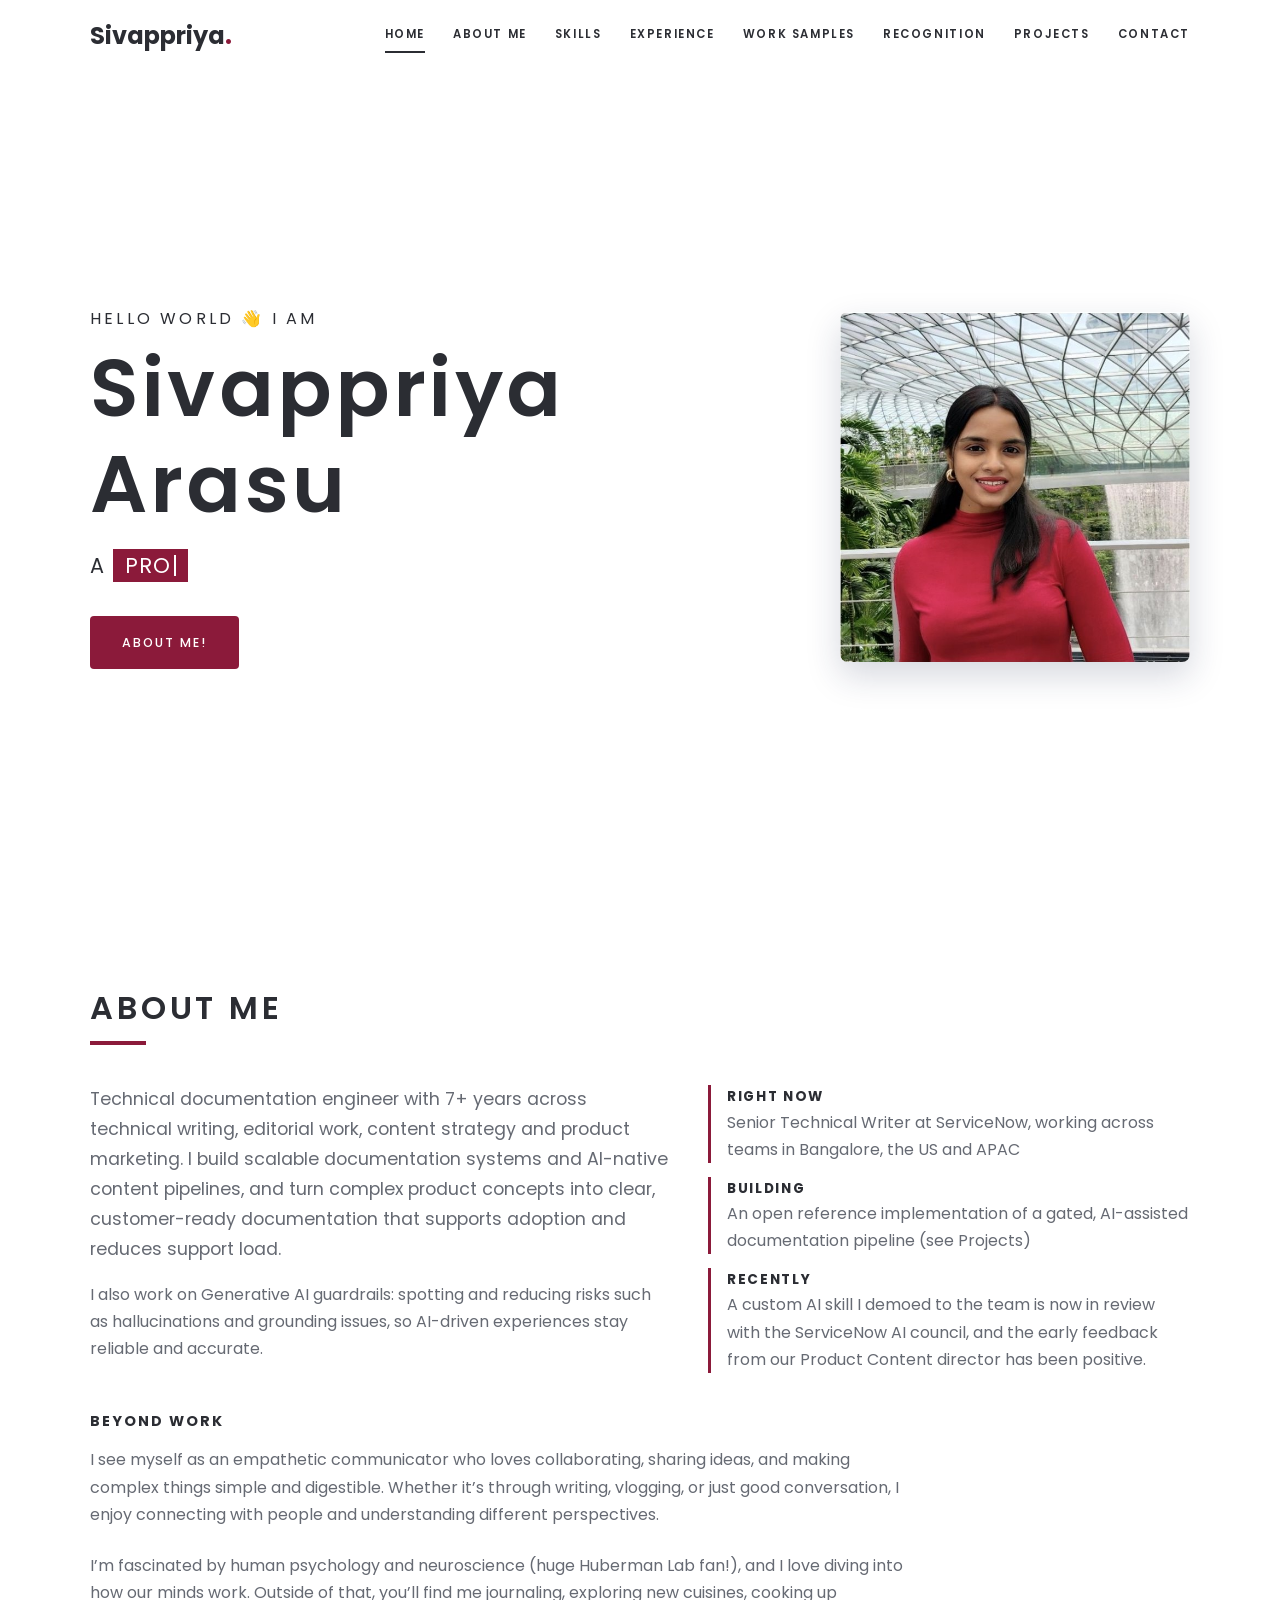
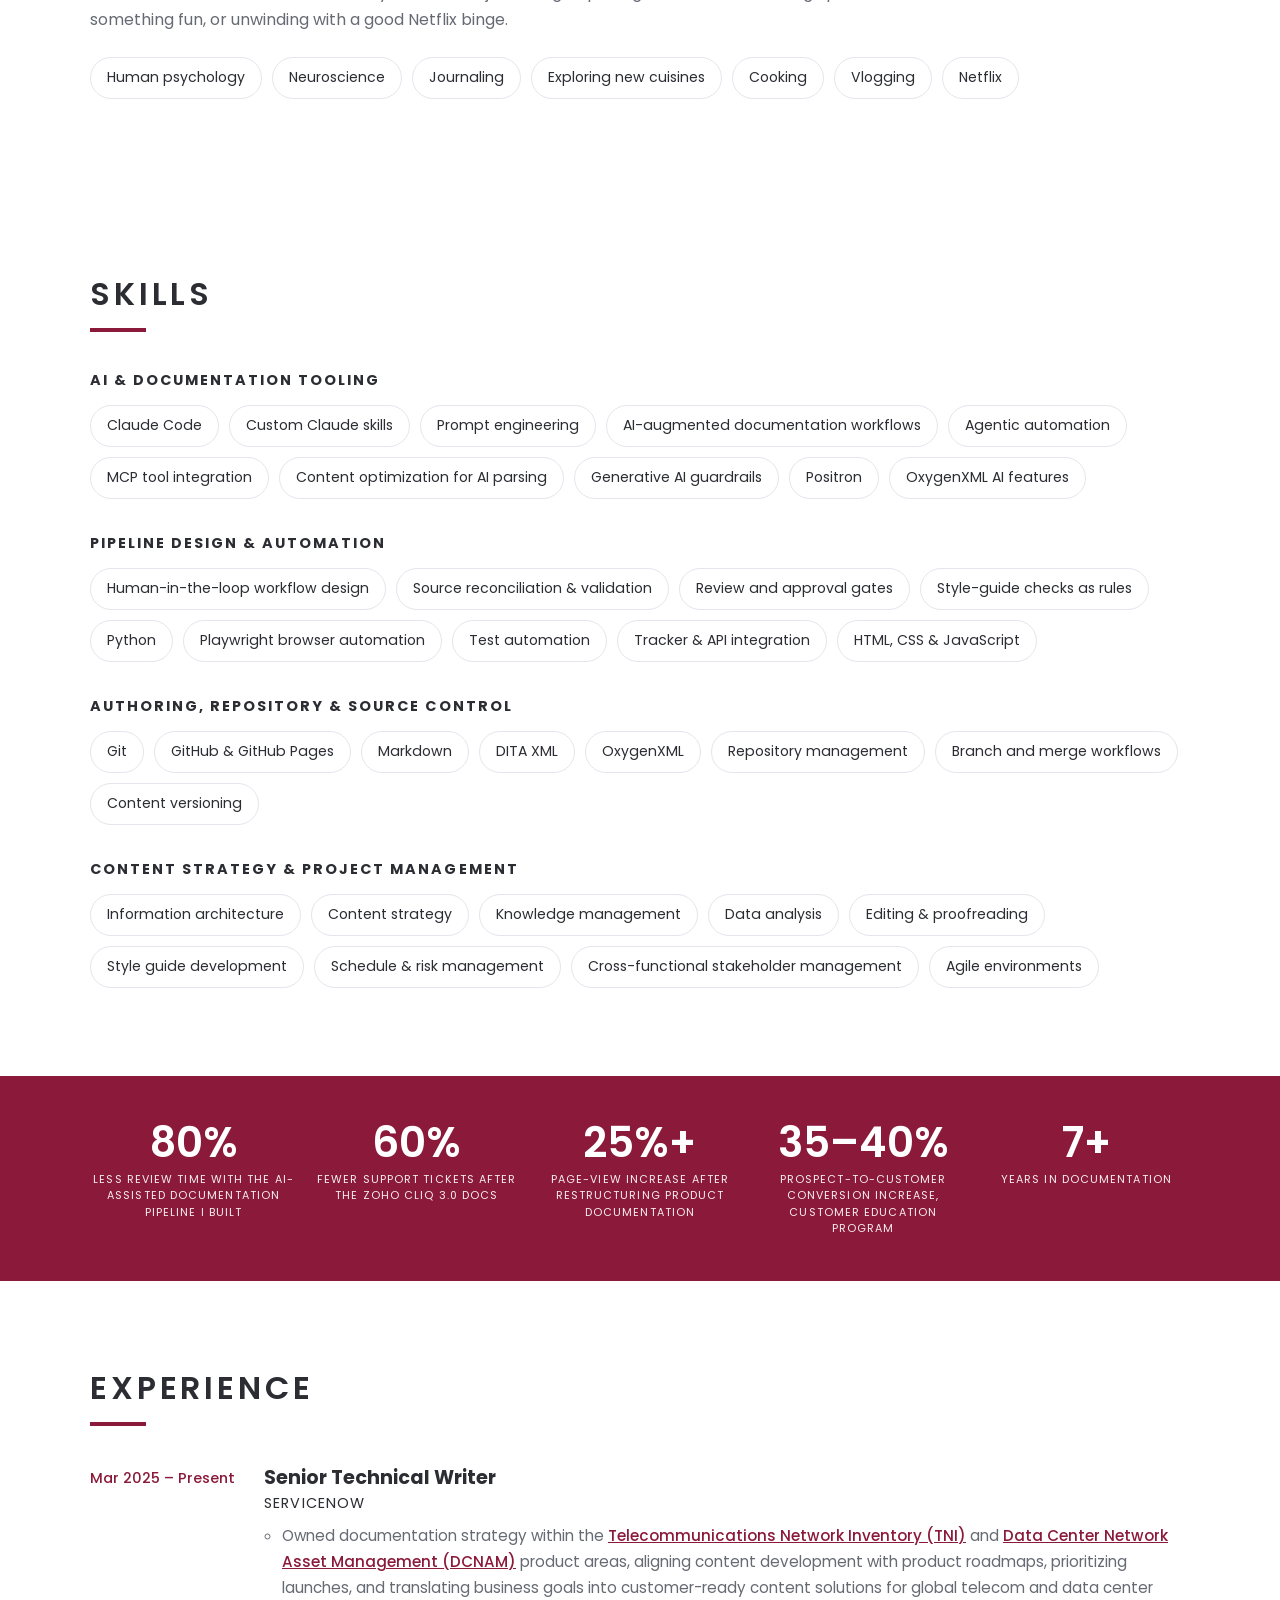
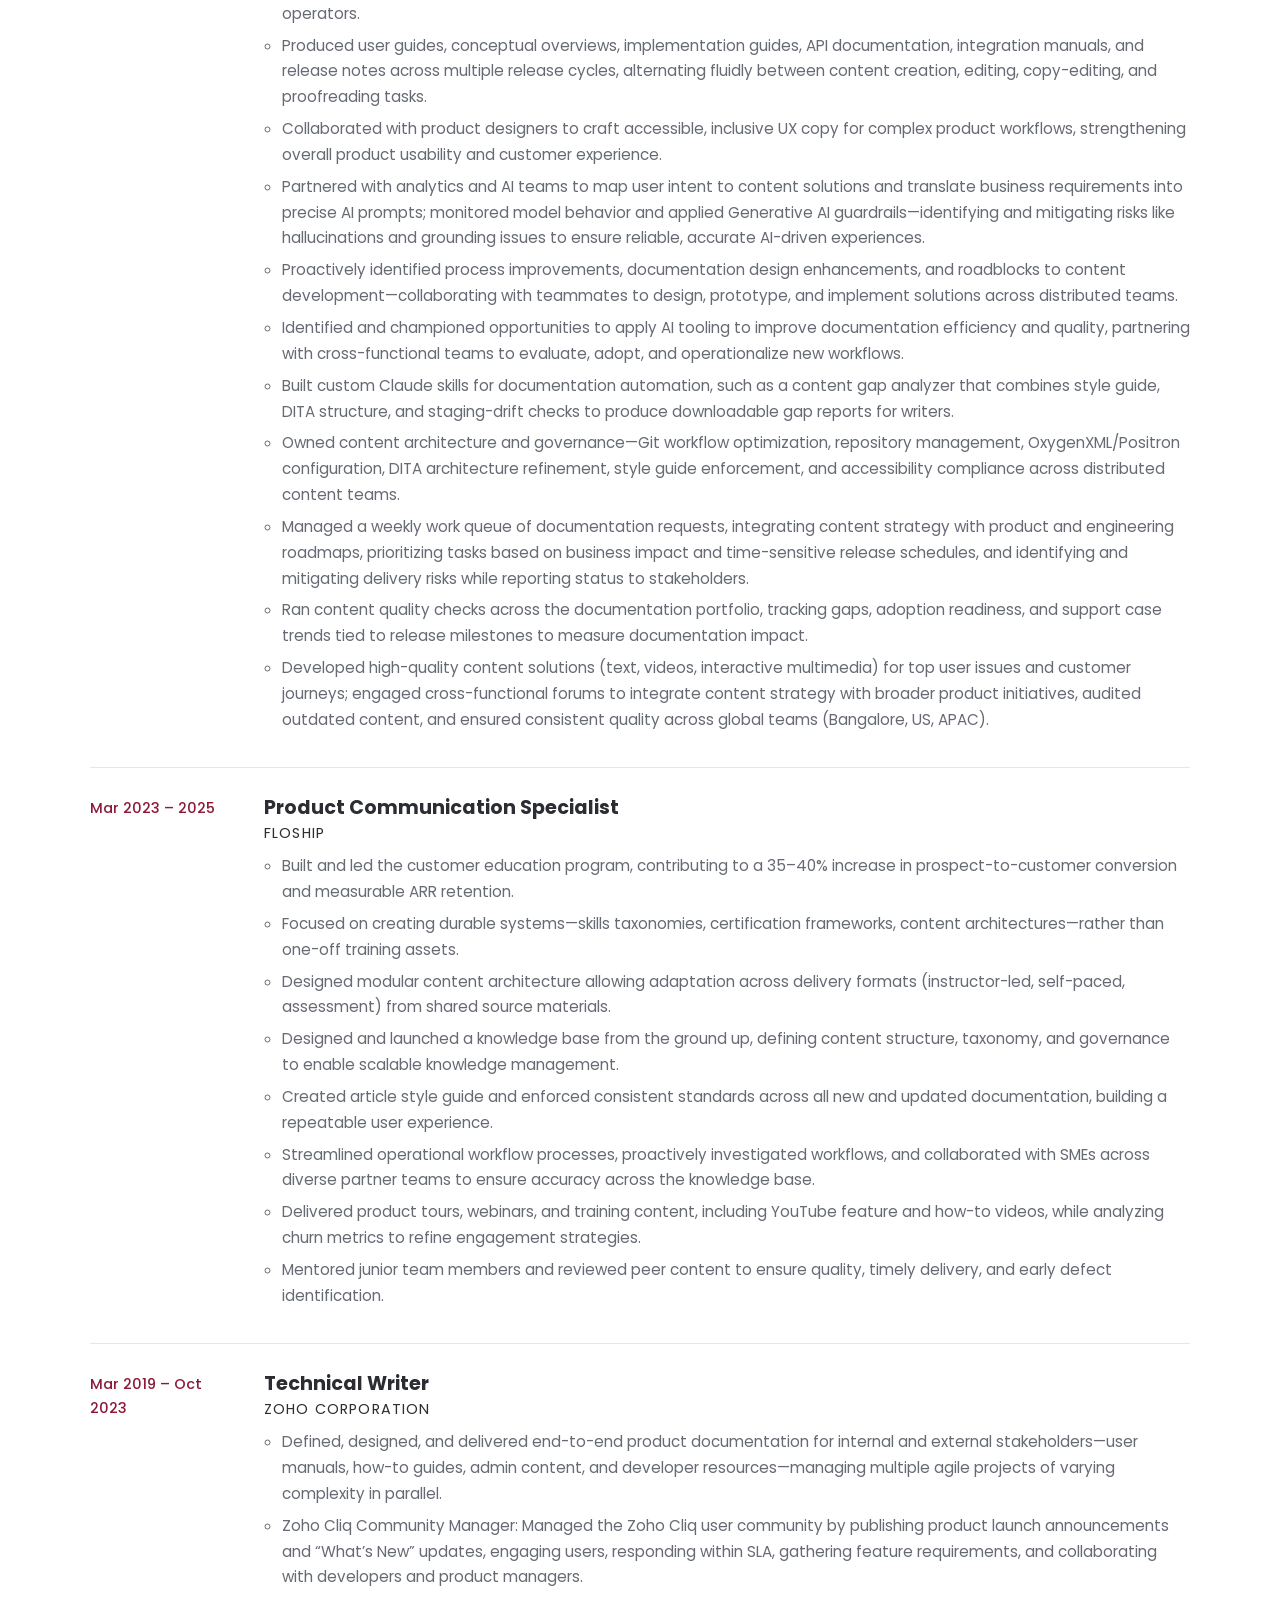
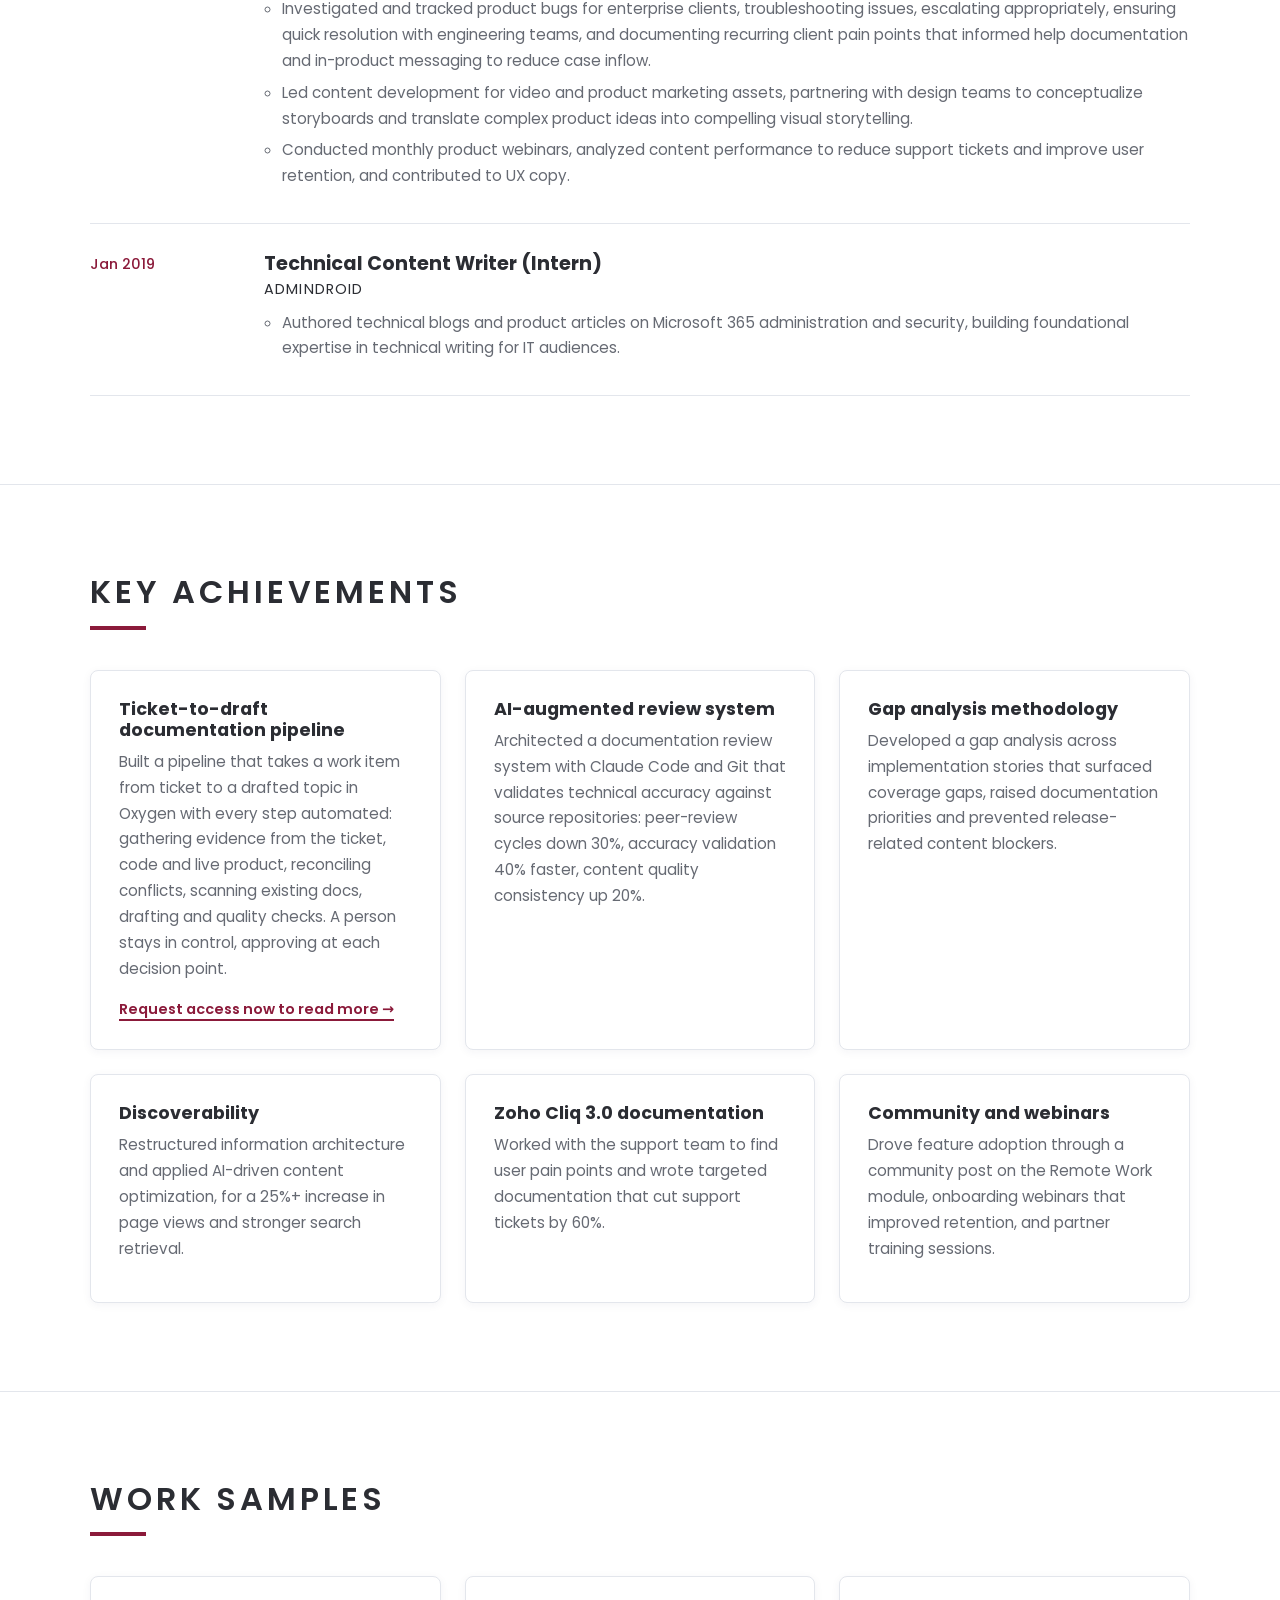
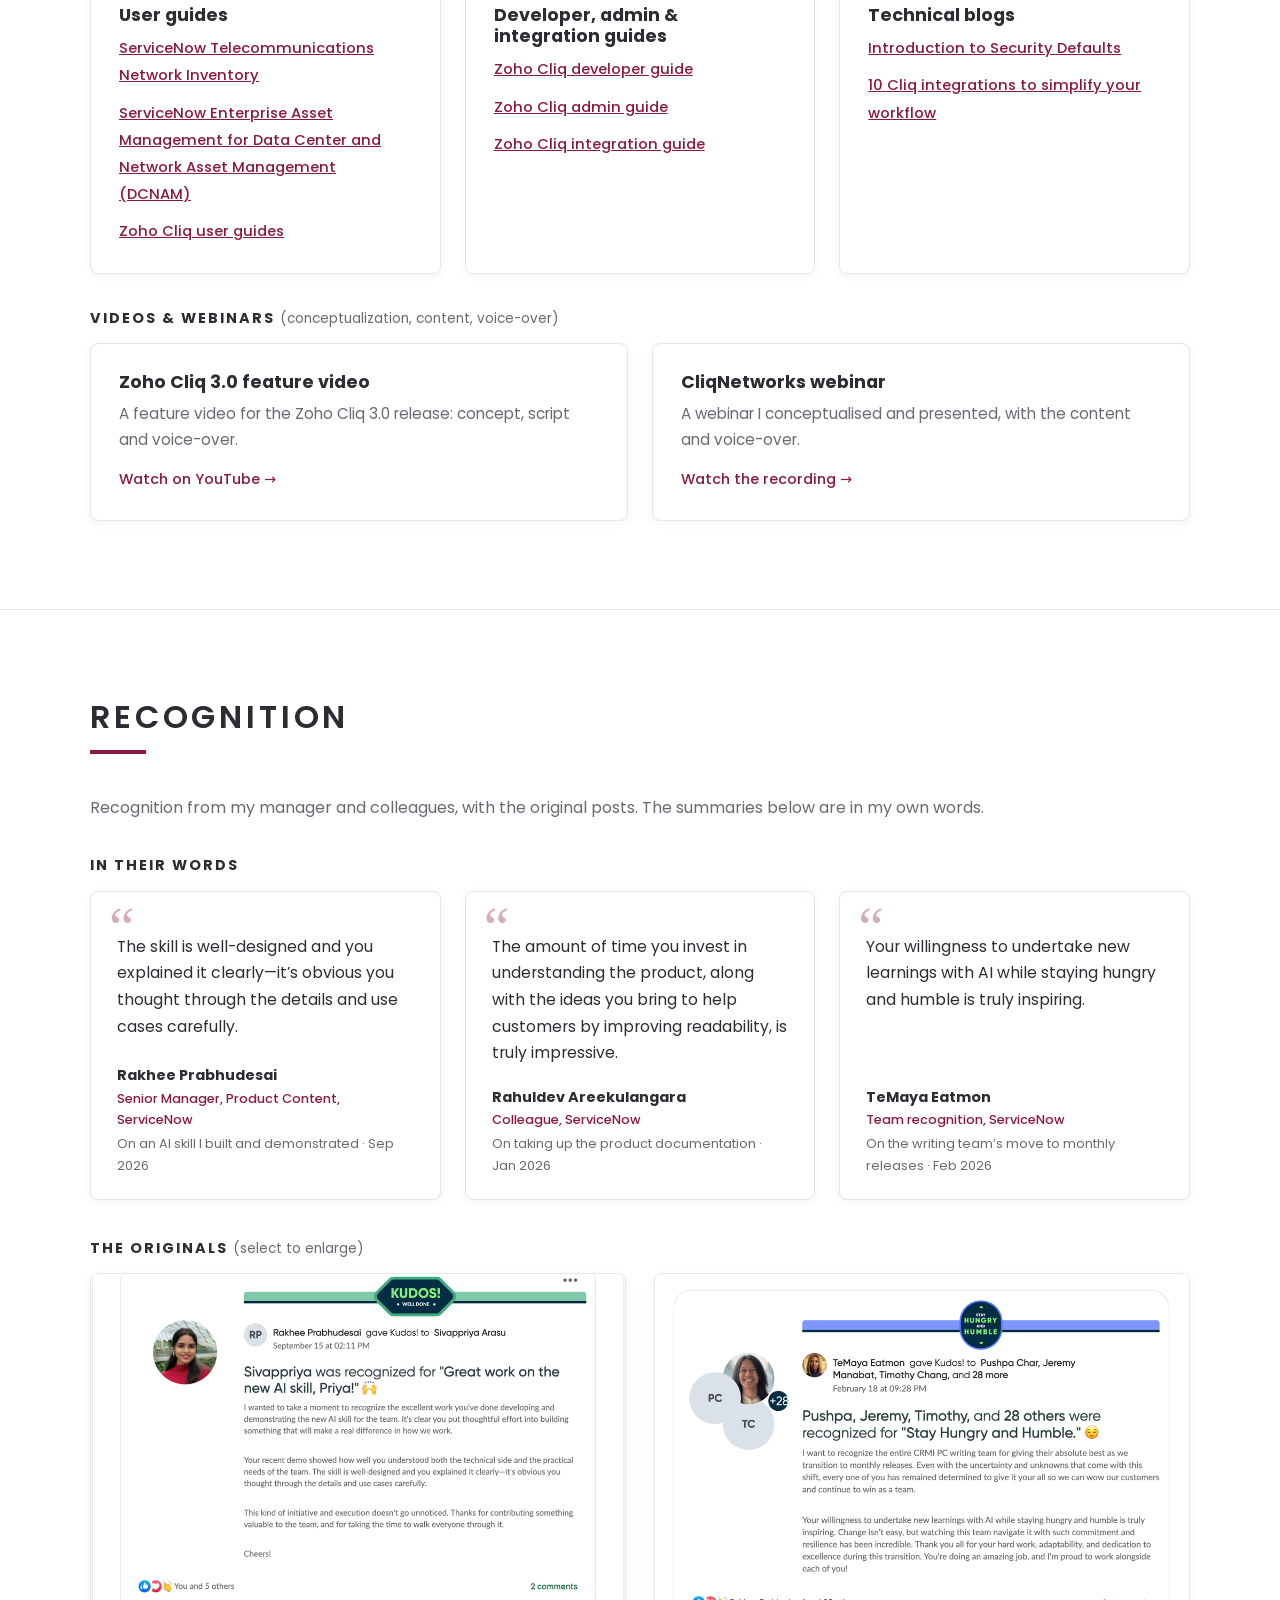
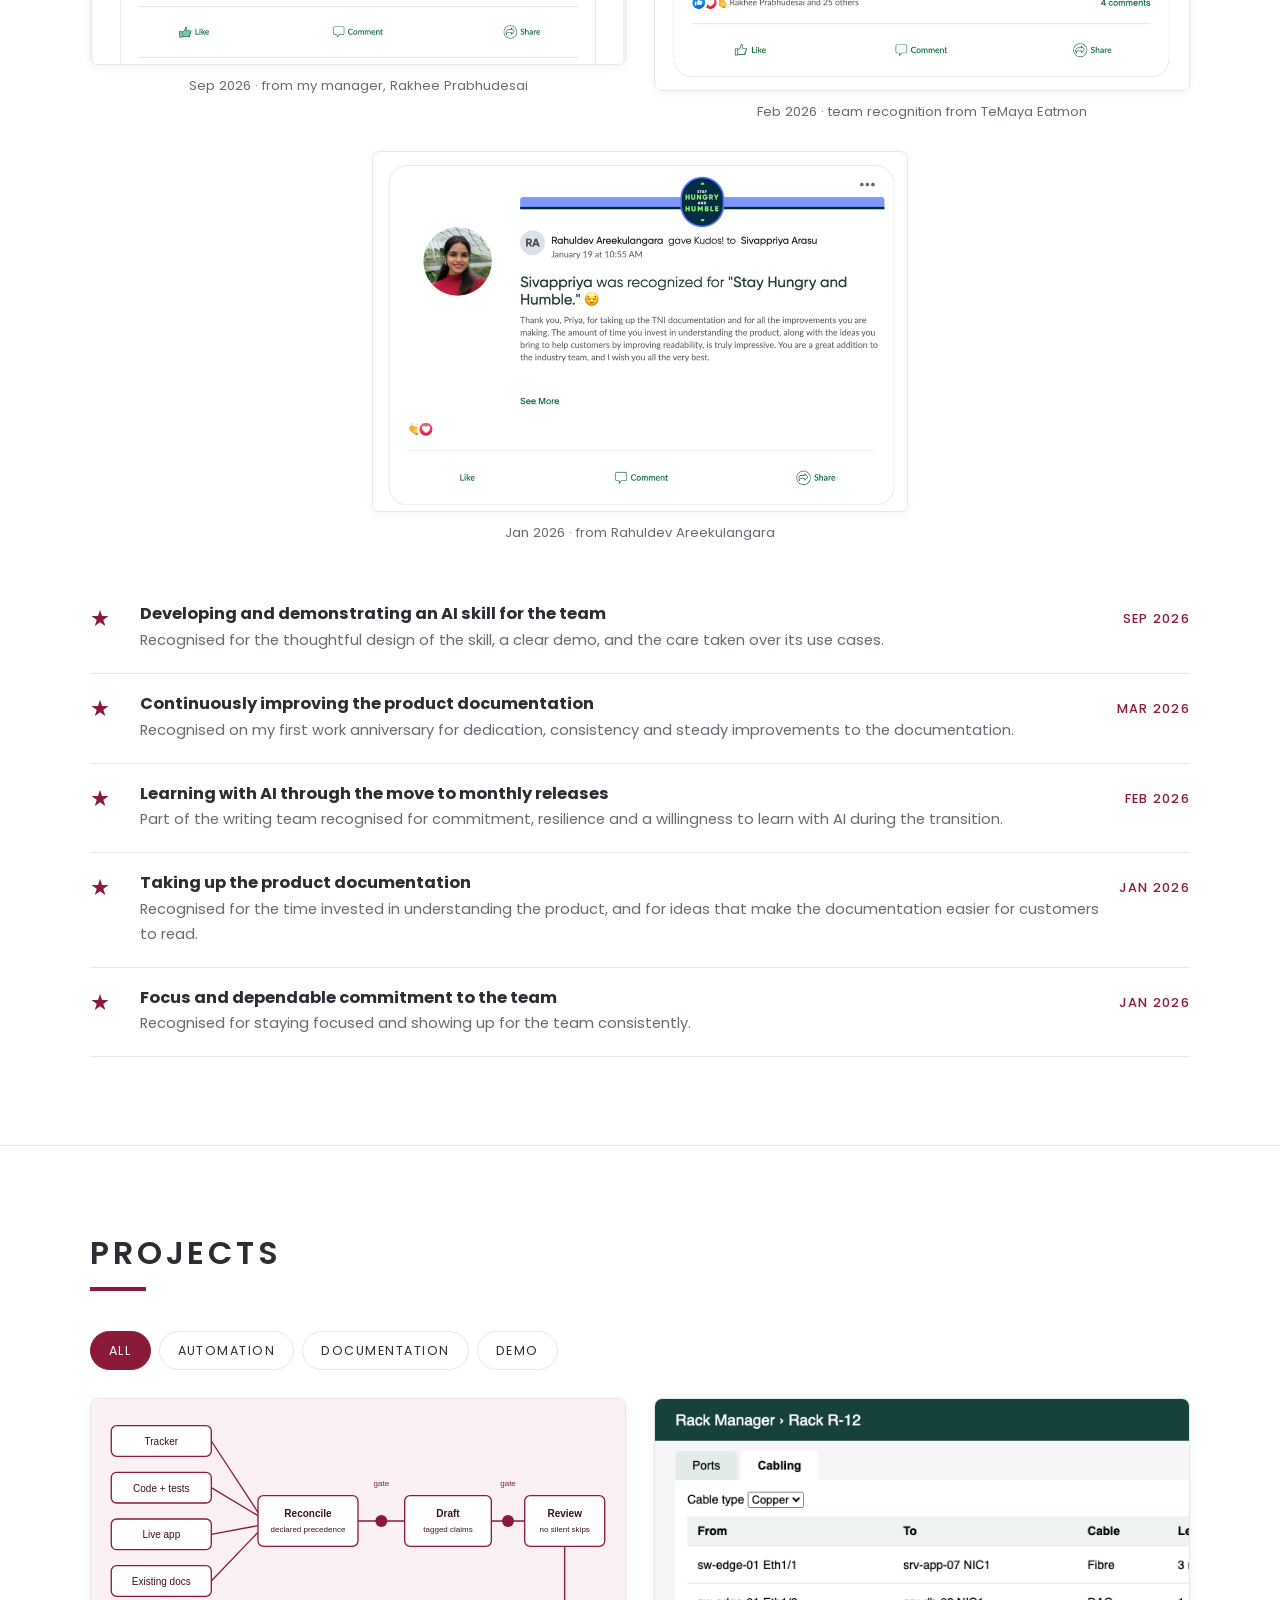
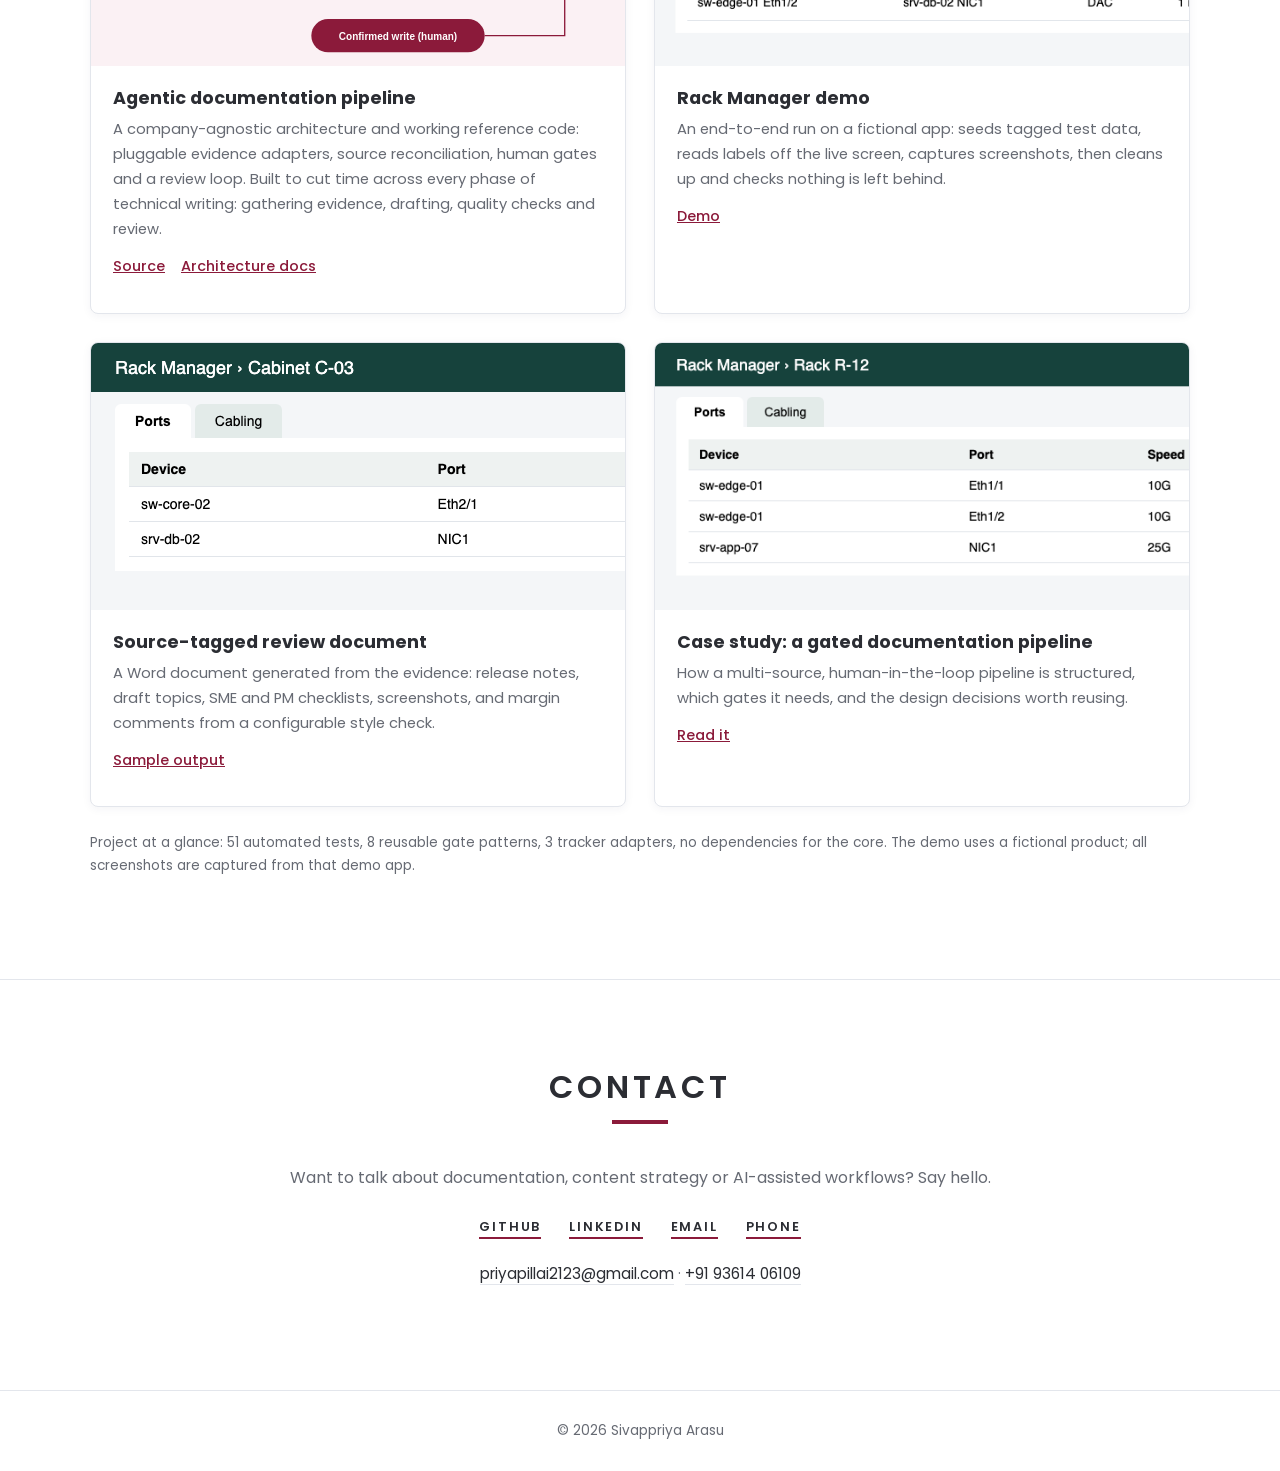
==== index.html @ 2438c1d5 "Portfolio site Co-Authored-By: Claude Sonnet 5.5 <noreply@anthropic.com>" ====
<!doctype html>
<html lang="en">
<head>
<meta charset="utf-8">
<meta name="viewport" content="width=device-width, initial-scale=1">
<title>Sivappriya Arasu | Senior Technical Writer</title>
<meta name="description" content="Senior technical writer and documentation engineer: scalable documentation systems, content strategy and AI-augmented documentation workflows.">
<link rel="preconnect" href="https://fonts.googleapis.com">
<link rel="preconnect" href="https://fonts.gstatic.com" crossorigin>
<link href="https://fonts.googleapis.com/css2?family=Poppins:wght@300;400;500;600;700&display=swap" rel="stylesheet">
<link rel="stylesheet" href="css/style.css">
<noscript><style>#c-mail,#c-tel{display:none}</style></noscript>
</head>
<body>

<header class="nav" id="top">
  <div class="wrap nav-inner">
    <a class="logo" href="#home">Sivappriya<span>.</span></a>
    <button class="nav-toggle" aria-label="Open menu" aria-expanded="false" aria-controls="menu"><span></span><span></span><span></span></button>
    <nav id="menu" aria-label="Main">
      <a href="#home">Home</a><a href="#about">About me</a><a href="#skills">Skills</a><a href="#experience">Experience</a>
      <a href="#writing">Work samples</a><a href="#recognition">Recognition</a><a href="#projects">Projects</a><a href="#contact">Contact</a>
    </nav>
  </div>
</header>

<main>
<section class="hero" id="home">
  <div class="wrap hero-inner">
    <div>
      <p class="eyebrow">Hello world <span aria-hidden="true">👋</span> I am</p>
      <h1>Sivappriya Arasu</h1>
      <p class="role">A <mark id="rotator" aria-hidden="true" data-roles='["Senior Technical Writer","Product Communication Specialist","Product Content Manager","Content Strategist","Business Analyst"]'>Senior Technical Writer</mark><span class="sr-only">Senior technical writer, product communication specialist, product content manager, content strategist, business analyst</span></p>
      <a class="btn" href="#about">About me!</a>
    </div>
    <div class="avatar"><img src="assets/img/profile.jpg" alt="Portrait of Sivappriya Arasu" width="640" height="640"></div>
  </div>
</section>

<section id="about" class="section">
  <div class="wrap">
    <h2 class="title">About me</h2>
    <div class="about-grid">
      <div>
        <p class="lead">Technical documentation engineer with 7+ years across technical writing, editorial work, content strategy and product marketing. I build scalable documentation systems and AI-native content pipelines, and turn complex product concepts into clear, customer-ready documentation that supports adoption and reduces support load.</p>
        <p class="lead sub">I also work on Generative AI guardrails: spotting and reducing risks such as hallucinations and grounding issues, so AI-driven experiences stay reliable and accurate.</p>
      </div>
      <ul class="facts">
        <li><strong>Right now</strong> Senior Technical Writer at ServiceNow, working across teams in Bangalore, the US and APAC</li>
        <li><strong>Building</strong> An open reference implementation of a gated, AI-assisted documentation pipeline (see Projects)</li>
        <li><strong>Recently</strong> A custom AI skill I demoed to the team is now in review with the ServiceNow AI council, and the early feedback from our Product Content director has been positive.</li>
      </ul>
    </div>
    <h3 class="sub-title">Beyond work</h3>
    <p class="lead small beyond">I see myself as an empathetic communicator who loves collaborating, sharing ideas, and making complex things simple and digestible. Whether it&rsquo;s through writing, vlogging, or just good conversation, I enjoy connecting with people and understanding different perspectives.</p>
    <p class="lead small beyond">I&rsquo;m fascinated by human psychology and neuroscience (huge Huberman Lab fan!), and I love diving into how our minds work. Outside of that, you&rsquo;ll find me journaling, exploring new cuisines, cooking up something fun, or unwinding with a good Netflix binge.</p>
    <ul class="chips"><li>Human psychology</li><li>Neuroscience</li><li>Journaling</li><li>Exploring new cuisines</li><li>Cooking</li><li>Vlogging</li><li>Netflix</li></ul>
  </div>
</section>

<section id="skills" class="section">
  <div class="wrap">
    <h2 class="title">Skills</h2>
    <h3 class="sub-title">AI &amp; documentation tooling</h3>
    <ul class="chips"><li>Claude Code</li><li>Custom Claude skills</li><li>Prompt engineering</li><li>AI-augmented documentation workflows</li><li>Agentic automation</li><li>MCP tool integration</li><li>Content optimization for AI parsing</li><li>Generative AI guardrails</li><li>Positron</li><li>OxygenXML AI features</li></ul>
    <h3 class="sub-title">Pipeline design &amp; automation</h3>
    <ul class="chips"><li>Human-in-the-loop workflow design</li><li>Source reconciliation &amp; validation</li><li>Review and approval gates</li><li>Style-guide checks as rules</li><li>Python</li><li>Playwright browser automation</li><li>Test automation</li><li>Tracker &amp; API integration</li><li>HTML, CSS &amp; JavaScript</li></ul>
    <h3 class="sub-title">Authoring, repository &amp; source control</h3>
    <ul class="chips"><li>Git</li><li>GitHub &amp; GitHub Pages</li><li>Markdown</li><li>DITA XML</li><li>OxygenXML</li><li>Repository management</li><li>Branch and merge workflows</li><li>Content versioning</li></ul>
    <h3 class="sub-title">Content strategy &amp; project management</h3>
    <ul class="chips"><li>Information architecture</li><li>Content strategy</li><li>Knowledge management</li><li>Data analysis</li><li>Editing &amp; proofreading</li><li>Style guide development</li><li>Schedule &amp; risk management</li><li>Cross-functional stakeholder management</li><li>Agile environments</li></ul>
  </div>
</section>

<section class="stats" aria-label="Impact highlights">
  <div class="wrap stats-inner">
    <div><b>80%</b><span>less review time with the AI-assisted documentation pipeline I built</span></div>
    <div><b>60%</b><span>fewer support tickets after the Zoho Cliq 3.0 docs</span></div>
    <div><b>25%+</b><span>page-view increase after restructuring product documentation</span></div>
    <div><b>35&ndash;40%</b><span>prospect-to-customer conversion increase, customer education program</span></div>
    <div><b>7+</b><span>years in documentation</span></div>
  </div>
</section>

<section id="experience" class="section">
  <div class="wrap">
    <h2 class="title">Experience</h2>
    <ol class="timeline">
      <li>
        <div class="when">Mar 2025 &ndash; Present</div>
        <div><h3>Senior Technical Writer</h3><p class="org">ServiceNow</p>
        <ul class="bul">
          <li>Owned documentation strategy within the <a href="https://www.servicenow.com/docs/r/australia/telecom-network-inventory/telecommunications-network-inventory/telecom-network-inventory.html" target="_blank" rel="noopener">Telecommunications Network Inventory (TNI)</a> and <a href="https://www.servicenow.com/docs/r/it-asset-management/enterprise-asset-management/eam-dcnam.html" target="_blank" rel="noopener">Data Center Network Asset Management (DCNAM)</a> product areas, aligning content development with product roadmaps, prioritizing launches, and translating business goals into customer-ready content solutions for global telecom and data center operators.</li>
          <li>Produced user guides, conceptual overviews, implementation guides, API documentation, integration manuals, and release notes across multiple release cycles, alternating fluidly between content creation, editing, copy-editing, and proofreading tasks.</li>
          <li>Collaborated with product designers to craft accessible, inclusive UX copy for complex product workflows, strengthening overall product usability and customer experience.</li>
          <li>Partnered with analytics and AI teams to map user intent to content solutions and translate business requirements into precise AI prompts; monitored model behavior and applied Generative AI guardrails&mdash;identifying and mitigating risks like hallucinations and grounding issues to ensure reliable, accurate AI-driven experiences.</li>
          <li>Proactively identified process improvements, documentation design enhancements, and roadblocks to content development&mdash;collaborating with teammates to design, prototype, and implement solutions across distributed teams.</li>
          <li>Identified and championed opportunities to apply AI tooling to improve documentation efficiency and quality, partnering with cross-functional teams to evaluate, adopt, and operationalize new workflows.</li>
          <li>Built custom Claude skills for documentation automation, such as a content gap analyzer that combines style guide, DITA structure, and staging-drift checks to produce downloadable gap reports for writers.</li>
          <li>Owned content architecture and governance&mdash;Git workflow optimization, repository management, OxygenXML/Positron configuration, DITA architecture refinement, style guide enforcement, and accessibility compliance across distributed content teams.</li>
          <li>Managed a weekly work queue of documentation requests, integrating content strategy with product and engineering roadmaps, prioritizing tasks based on business impact and time-sensitive release schedules, and identifying and mitigating delivery risks while reporting status to stakeholders.</li>
          <li>Ran content quality checks across the documentation portfolio, tracking gaps, adoption readiness, and support case trends tied to release milestones to measure documentation impact.</li>
          <li>Developed high-quality content solutions (text, videos, interactive multimedia) for top user issues and customer journeys; engaged cross-functional forums to integrate content strategy with broader product initiatives, audited outdated content, and ensured consistent quality across global teams (Bangalore, US, APAC).</li>
        </ul></div>
      </li>
      <li>
        <div class="when">Mar 2023 &ndash; 2025</div>
        <div><h3>Product Communication Specialist</h3><p class="org">Floship</p>
        <ul class="bul">
          <li>Built and led the customer education program, contributing to a 35&ndash;40% increase in prospect-to-customer conversion and measurable ARR retention.</li>
          <li>Focused on creating durable systems&mdash;skills taxonomies, certification frameworks, content architectures&mdash;rather than one-off training assets.</li>
          <li>Designed modular content architecture allowing adaptation across delivery formats (instructor-led, self-paced, assessment) from shared source materials.</li>
          <li>Designed and launched a knowledge base from the ground up, defining content structure, taxonomy, and governance to enable scalable knowledge management.</li>
          <li>Created article style guide and enforced consistent standards across all new and updated documentation, building a repeatable user experience.</li>
          <li>Streamlined operational workflow processes, proactively investigated workflows, and collaborated with SMEs across diverse partner teams to ensure accuracy across the knowledge base.</li>
          <li>Delivered product tours, webinars, and training content, including YouTube feature and how-to videos, while analyzing churn metrics to refine engagement strategies.</li>
          <li>Mentored junior team members and reviewed peer content to ensure quality, timely delivery, and early defect identification.</li>
        </ul></div>
      </li>
      <li>
        <div class="when">Mar 2019 &ndash; Oct 2023</div>
        <div><h3>Technical Writer</h3><p class="org">Zoho Corporation</p>
        <ul class="bul">
          <li>Defined, designed, and delivered end-to-end product documentation for internal and external stakeholders&mdash;user manuals, how-to guides, admin content, and developer resources&mdash;managing multiple agile projects of varying complexity in parallel.</li>
          <li>Zoho Cliq Community Manager: Managed the Zoho Cliq user community by publishing product launch announcements and &ldquo;What&rsquo;s New&rdquo; updates, engaging users, responding within SLA, gathering feature requirements, and collaborating with developers and product managers.</li>
          <li>Investigated and tracked product bugs for enterprise clients, troubleshooting issues, escalating appropriately, ensuring quick resolution with engineering teams, and documenting recurring client pain points that informed help documentation and in-product messaging to reduce case inflow.</li>
          <li>Led content development for video and product marketing assets, partnering with design teams to conceptualize storyboards and translate complex product ideas into compelling visual storytelling.</li>
          <li>Conducted monthly product webinars, analyzed content performance to reduce support tickets and improve user retention, and contributed to UX copy.</li>
        </ul></div>
      </li>
      <li>
        <div class="when">Jan 2019</div>
        <div><h3>Technical Content Writer (Intern)</h3><p class="org">AdminDroid</p>
        <ul class="bul">
          <li>Authored technical blogs and product articles on Microsoft 365 administration and security, building foundational expertise in technical writing for IT audiences.</li>
        </ul></div>
      </li>
    </ol>
  </div>
</section>

<section id="highlights" class="section alt">
  <div class="wrap">
    <h2 class="title">Key achievements</h2>
    <div class="cards three">
      <article class="card"><h3>Ticket-to-draft documentation pipeline</h3><p>Built a pipeline that takes a work item from ticket to a drafted topic in Oxygen with every step automated: gathering evidence from the ticket, code and live product, reconciling conflicts, scanning existing docs, drafting and quality checks. A person stays in control, approving at each decision point.</p><p class="req-line"><a href="https://www.linkedin.com/in/sivappriya/" target="_blank" rel="noopener">Request access now to read more &rarr;</a></p></article>
      <article class="card"><h3>AI-augmented review system</h3><p>Architected a documentation review system with Claude Code and Git that validates technical accuracy against source repositories: peer-review cycles down 30%, accuracy validation 40% faster, content quality consistency up 20%.</p></article>
      <article class="card"><h3>Gap analysis methodology</h3><p>Developed a gap analysis across implementation stories that surfaced coverage gaps, raised documentation priorities and prevented release-related content blockers.</p></article>
      <article class="card"><h3>Discoverability</h3><p>Restructured information architecture and applied AI-driven content optimization, for a 25%+ increase in page views and stronger search retrieval.</p></article>
      <article class="card"><h3>Zoho Cliq 3.0 documentation</h3><p>Worked with the support team to find user pain points and wrote targeted documentation that cut support tickets by 60%.</p></article>
      <article class="card"><h3>Community and webinars</h3><p>Drove feature adoption through a community post on the Remote Work module, onboarding webinars that improved retention, and partner training sessions.</p></article>
    </div>
  </div>
</section>

<section id="writing" class="section alt">
  <div class="wrap">
    <h2 class="title">Work samples</h2>
    <div class="cards three">
      <article class="card"><h3>User guides</h3><ul class="links-list">
        <li><a href="https://www.servicenow.com/docs/r/australia/telecom-network-inventory/telecommunications-network-inventory/telecom-network-inventory.html" target="_blank" rel="noopener">ServiceNow Telecommunications Network Inventory</a></li>
        <li><a href="https://www.servicenow.com/docs/r/it-asset-management/enterprise-asset-management/eam-dcnam.html" target="_blank" rel="noopener">ServiceNow Enterprise Asset Management for Data Center and Network Asset Management (DCNAM)</a></li>
        <li><a href="https://help.zoho.com/portal/en/kb/zoho-cliq/user-guides" target="_blank" rel="noopener">Zoho Cliq user guides</a></li></ul></article>
      <article class="card"><h3>Developer, admin &amp; integration guides</h3><ul class="links-list">
        <li><a href="https://www.zoho.com/cliq/help/developers.html" target="_blank" rel="noopener">Zoho Cliq developer guide</a></li>
        <li><a href="https://help.zoho.com/portal/en/kb/zoho-cliq/admin-guides" target="_blank" rel="noopener">Zoho Cliq admin guide</a></li>
        <li><a href="https://help.zoho.com/portal/en/kb/zoho-cliq/integrations" target="_blank" rel="noopener">Zoho Cliq integration guide</a></li></ul></article>
      <article class="card"><h3>Technical blogs</h3><ul class="links-list">
        <li><a href="https://o365reports.com/2020/05/07/introduction-to-security-defaults/" target="_blank" rel="noopener">Introduction to Security Defaults</a></li>
        <li><a href="https://www.zoho.com/blog/cliq/10-cliq-integrations-to-help-you-simplify-your-workflow.html" target="_blank" rel="noopener">10 Cliq integrations to simplify your workflow</a></li></ul></article>
    </div>
    <h3 class="sub-title">Videos &amp; webinars <span class="muted">(conceptualization, content, voice-over)</span></h3>
    <div class="cards two">
      <a class="card link" href="https://www.youtube.com/watch?v=i6Dk9lBCdcU&amp;t=48s" target="_blank" rel="noopener"><h3>Zoho Cliq 3.0 feature video</h3><p>A feature video for the Zoho Cliq 3.0 release: concept, script and voice-over.</p><span>Watch on YouTube &rarr;</span></a>
      <a class="card link" href="https://drive.google.com/file/d/12QG4E7FXOWrTt9jcURMxOWGm45_xXpus/view?usp=sharing" target="_blank" rel="noopener"><h3>CliqNetworks webinar</h3><p>A webinar I conceptualised and presented, with the content and voice-over.</p><span>Watch the recording &rarr;</span></a>
    </div>
  </div>
</section>

<section id="recognition" class="section">
  <div class="wrap">
    <h2 class="title">Recognition</h2>
    <p class="lead small">Recognition from my manager and colleagues, with the original posts. The summaries below are in my own words.</p>
    <h3 class="sub-title">In their words</h3>
    <div class="quotes">
      <figure class="quote"><blockquote>The skill is well-designed and you explained it clearly&mdash;it&rsquo;s obvious you thought through the details and use cases carefully.</blockquote><figcaption><b>Rakhee Prabhudesai</b><span class="role-line">Senior Manager, Product Content, ServiceNow</span><span>On an AI skill I built and demonstrated &middot; Sep 2026</span></figcaption></figure>
      <figure class="quote"><blockquote>The amount of time you invest in understanding the product, along with the ideas you bring to help customers by improving readability, is truly impressive.</blockquote><figcaption><b>Rahuldev Areekulangara</b><span class="role-line">Colleague, ServiceNow</span><span>On taking up the product documentation &middot; Jan 2026</span></figcaption></figure>
      <figure class="quote"><blockquote>Your willingness to undertake new learnings with AI while staying hungry and humble is truly inspiring.</blockquote><figcaption><b>TeMaya Eatmon</b><span class="role-line">Team recognition, ServiceNow</span><span>On the writing team&rsquo;s move to monthly releases &middot; Feb 2026</span></figcaption></figure>
    </div>
    <h3 class="sub-title">The originals <span class="muted">(select to enlarge)</span></h3>
    <div class="shots">
      <figure class="shot"><button class="thumb" data-full="assets/img/kudos/ai-skill.png" aria-label="Enlarge the September recognition from a senior manager"><img src="assets/img/kudos/ai-skill-thumb.png" alt="Recognition post from my manager praising the design and demo of an AI skill"></button><figcaption>Sep 2026 &middot; from my manager, Rakhee Prabhudesai</figcaption></figure>
      <figure class="shot"><button class="thumb" data-full="assets/img/kudos/team.png" aria-label="Enlarge the February team recognition"><img src="assets/img/kudos/team-thumb.png" alt="Team recognition post for the writing team's dedication and new learning with AI during the move to monthly releases"></button><figcaption>Feb 2026 &middot; team recognition from TeMaya Eatmon</figcaption></figure>
      <figure class="shot"><button class="thumb" data-full="assets/img/kudos/product-docs.png" aria-label="Enlarge the January recognition"><img src="assets/img/kudos/product-docs-thumb.png" alt="Recognition post about improving documentation readability"></button><figcaption>Jan 2026 &middot; from Rahuldev Areekulangara</figcaption></figure>
    </div>
    <ul class="awards">
      <li><span class="star" aria-hidden="true">&#9733;</span><div><h3>Developing and demonstrating an AI skill for the team</h3><p>Recognised for the thoughtful design of the skill, a clear demo, and the care taken over its use cases.</p></div><time>Sep 2026</time></li>
      <li><span class="star" aria-hidden="true">&#9733;</span><div><h3>Continuously improving the product documentation</h3><p>Recognised on my first work anniversary for dedication, consistency and steady improvements to the documentation.</p></div><time>Mar 2026</time></li>
      <li><span class="star" aria-hidden="true">&#9733;</span><div><h3>Learning with AI through the move to monthly releases</h3><p>Part of the writing team recognised for commitment, resilience and a willingness to learn with AI during the transition.</p></div><time>Feb 2026</time></li>
      <li><span class="star" aria-hidden="true">&#9733;</span><div><h3>Taking up the product documentation</h3><p>Recognised for the time invested in understanding the product, and for ideas that make the documentation easier for customers to read.</p></div><time>Jan 2026</time></li>
      <li><span class="star" aria-hidden="true">&#9733;</span><div><h3>Focus and dependable commitment to the team</h3><p>Recognised for staying focused and showing up for the team consistently.</p></div><time>Jan 2026</time></li>
    </ul>
  </div>
</section>

<section id="projects" class="section alt">
  <div class="wrap">
    <h2 class="title">Projects</h2>
    <div class="filters" role="tablist" aria-label="Filter projects">
      <button class="on" data-f="all" role="tab" aria-selected="true">All</button>
      <button data-f="automation" role="tab" aria-selected="false">Automation</button>
      <button data-f="documentation" role="tab" aria-selected="false">Documentation</button>
      <button data-f="demo" role="tab" aria-selected="false">Demo</button>
    </div>
    <div class="grid">
      <article class="proj" data-cat="automation documentation">
        <button class="thumb" data-full="assets/img/pipeline.svg" aria-label="View the pipeline diagram larger"><img src="assets/img/pipeline.svg" alt="Diagram: evidence sources feed a reconciler, a draft and a review loop, ending in a confirmed write"></button>
        <div class="body"><h3>Agentic documentation pipeline</h3>
        <p>A company-agnostic architecture and working reference code: pluggable evidence adapters, source reconciliation, human gates and a review loop. Built to cut time across every phase of technical writing: gathering evidence, drafting, quality checks and review.</p>
        <p class="links"><a href="https://github.com/priya210596/agentic-doc-pipeline" target="_blank" rel="noopener">Source</a>
        <a href="https://github.com/priya210596/agentic-doc-pipeline/tree/main/docs" target="_blank" rel="noopener">Architecture docs</a></p></div>
      </article>
      <article class="proj" data-cat="demo automation">
        <button class="thumb" data-full="assets/img/rack-cabling.png" aria-label="View the screenshot larger"><img src="assets/img/rack-cabling-thumb.png" alt="Fictional Rack Manager app showing a Cabling tab with two connections"></button>
        <div class="body"><h3>Rack Manager demo</h3>
        <p>An end-to-end run on a fictional app: seeds tagged test data, reads labels off the live screen, captures screenshots, then cleans up and checks nothing is left behind.</p>
        <p class="links"><a href="https://github.com/priya210596/agentic-doc-pipeline/tree/main/reference-implementation/examples/rack-manager" target="_blank" rel="noopener">Demo</a></p></div>
      </article>
      <article class="proj" data-cat="documentation demo">
        <button class="thumb" data-full="assets/img/cabinet-ports.png" aria-label="View the screenshot larger"><img src="assets/img/cabinet-ports-thumb.png" alt="Fictional Rack Manager app showing a Ports tab on a cabinet"></button>
        <div class="body"><h3>Source-tagged review document</h3>
        <p>A Word document generated from the evidence: release notes, draft topics, SME and PM checklists, screenshots, and margin comments from a configurable style check.</p>
        <p class="links"><a href="https://github.com/priya210596/agentic-doc-pipeline/tree/main/reference-implementation/examples/rack-manager/sample-output" target="_blank" rel="noopener">Sample output</a></p></div>
      </article>
      <article class="proj" data-cat="documentation">
        <button class="thumb" data-full="assets/img/rack-ports.png" aria-label="View the screenshot larger"><img src="assets/img/rack-ports-thumb.png" alt="Fictional Rack Manager app showing a Ports tab on a rack"></button>
        <div class="body"><h3>Case study: a gated documentation pipeline</h3>
        <p>How a multi-source, human-in-the-loop pipeline is structured, which gates it needs, and the design decisions worth reusing.</p>
        <p class="links"><a href="https://github.com/priya210596/agentic-doc-pipeline/blob/main/docs/case-study-enterprise-pipeline.md" target="_blank" rel="noopener">Read it</a></p></div>
      </article>
    </div>
    <p class="note">Project at a glance: 51 automated tests, 8 reusable gate patterns, 3 tracker adapters, no dependencies for the core. The demo uses a fictional product; all screenshots are captured from that demo app.</p>
  </div>
</section>

<section id="contact" class="section">
  <div class="wrap center">
    <h2 class="title">Contact</h2>
    <p class="lead small">Want to talk about documentation, content strategy or AI-assisted workflows? Say hello.</p>
    <p class="social">
      <a href="https://github.com/priya210596" target="_blank" rel="noopener">GitHub</a>
      <a href="https://www.linkedin.com/in/sivappriya/" target="_blank" rel="noopener">LinkedIn</a>
      <a href="#" id="c-mail" data-c="bWFpbHRvOnByaXlhcGlsbGFpMjEyM0BnbWFpbC5jb20=">Email</a>
      <a href="#" id="c-tel" data-c="dGVsOis5MTkzNjE0MDYxMDk=">Phone</a>
    </p>
    <p class="contact-lines" id="c-lines" data-m="cHJpeWFwaWxsYWkyMTIzQGdtYWlsLmNvbQ==" data-t="KzkxIDkzNjE0IDA2MTA5"><noscript>Please enable JavaScript to see my email and phone, or find me on LinkedIn.</noscript></p>
  </div>
</section>
</main>

<footer><div class="wrap">&copy; <span id="yr">2026</span> Sivappriya Arasu</div></footer>

<div class="lightbox" id="lb" hidden role="dialog" aria-modal="true" aria-label="Image viewer"><button aria-label="Close">&times;</button></div>
<script src="js/main.js"></script>
</body>
</html>
---- css/style.css ----
:root{--bg:#fff;--alt:#fff;--ink:#2b2d33;--muted:#666a73;--accent:#8b1a3a;--accent-ink:#fff;--card:#fff;--line:#e3e6ec;--radius:8px}
*{box-sizing:border-box}html{scroll-behavior:smooth;scroll-padding-top:72px}
body{margin:0;font-family:Poppins,system-ui,sans-serif;background:var(--bg);color:var(--muted);line-height:1.7;font-size:16px}
img{max-width:100%;display:block}a{color:var(--accent)}
.wrap{width:min(1100px,100% - 32px);margin-inline:auto}
h1,h2,h3{color:var(--ink);line-height:1.2;margin:0}
/* nav */
.nav{position:sticky;top:0;z-index:20;background:rgba(255,255,255,.94);backdrop-filter:blur(8px);border-bottom:1px solid transparent}
.nav-inner{display:flex;align-items:center;justify-content:space-between;height:72px}
.logo{font-weight:700;font-size:1.5rem;color:var(--ink);text-decoration:none}.logo span{color:var(--accent)}
nav{display:flex;gap:28px}nav a{color:var(--ink);text-decoration:none;text-transform:uppercase;letter-spacing:.14em;font-size:.72rem;font-weight:600;padding:6px 0;border-bottom:2px solid transparent}
nav a:hover,nav a.on{border-color:var(--ink)}
.nav-toggle{display:none;background:none;border:0;padding:8px;cursor:pointer}.nav-toggle span{display:block;width:24px;height:2px;background:var(--ink);margin:5px 0}
/* hero */
.hero{min-height:calc(100vh - 72px);display:flex;align-items:center;background:#fff}
.hero-inner{display:grid;grid-template-columns:1.3fr 1fr;gap:48px;align-items:center;padding:48px 0}
.eyebrow{text-transform:uppercase;letter-spacing:.2em;color:var(--ink);font-size:1rem;margin:0 0 8px}
h1{font-size:clamp(2.4rem,7vw,5rem);font-weight:600;letter-spacing:.04em}
.role{font-size:1.3rem;color:var(--ink);letter-spacing:.06em;margin:16px 0 32px;text-transform:uppercase}
mark{background:var(--accent);color:var(--accent-ink);padding:2px 12px;box-decoration-break:clone;-webkit-box-decoration-break:clone}
mark.typing::after{content:"";display:inline-block;width:2px;height:1em;background:currentColor;margin-left:3px;vertical-align:-.12em;animation:blink 1s steps(1) infinite}
@keyframes blink{50%{opacity:0}}
.sr-only{position:absolute;width:1px;height:1px;overflow:hidden;clip:rect(0 0 0 0);white-space:nowrap}
.btn{display:inline-block;background:var(--accent);color:var(--accent-ink);text-decoration:none;text-transform:uppercase;letter-spacing:.16em;font-size:.78rem;font-weight:500;padding:16px 32px;border-radius:4px;transition:transform .15s,box-shadow .15s}
.btn:hover{transform:translateY(-2px);box-shadow:0 8px 20px rgba(139,26,58,.3)}
.avatar{justify-self:end;width:min(350px,100%);aspect-ratio:1;border-radius:var(--radius);overflow:hidden;box-shadow:0 14px 34px rgba(30,40,80,.18);background:#fbf1f4}.avatar img{width:100%;height:100%;object-fit:cover;object-position:center 20%}
/* sections */
.section{padding:88px 0}.alt{background:var(--alt);border-top:1px solid var(--line);border-bottom:1px solid var(--line)}.alt+.alt{border-top:0}.center{text-align:center}
.title{font-size:2rem;font-weight:600;text-transform:uppercase;letter-spacing:.12em;margin-bottom:40px}
.title::after{content:"";display:block;width:56px;height:4px;background:var(--accent);margin-top:14px}.center .title::after{margin-inline:auto}
.lead{font-size:1.1rem;margin:0}.lead.sub{margin-top:16px;font-size:1rem}.beyond{max-width:820px;margin-bottom:14px}.beyond+.chips{margin-top:20px}
.sub-title{font-size:.9rem;text-transform:uppercase;letter-spacing:.14em;color:var(--ink);margin:36px 0 16px}.lead.small{font-size:1rem;margin-bottom:24px}
.about-grid{display:grid;grid-template-columns:1.2fr 1fr;gap:40px;margin-bottom:40px;align-items:start}
.facts{list-style:none;margin:0;padding:0;display:grid;gap:14px}.facts li{padding-left:16px;border-left:3px solid var(--accent)}.facts strong{display:block;color:var(--ink);font-size:.85rem;text-transform:uppercase;letter-spacing:.12em}
.cards{display:grid;gap:24px}.cards.three{grid-template-columns:repeat(3,1fr)}.cards.two{grid-template-columns:repeat(2,1fr)}
.card{background:var(--card);padding:28px;border-radius:var(--radius);border:1px solid var(--line);box-shadow:0 2px 10px rgba(30,40,80,.05);text-decoration:none;color:var(--muted);transition:transform .15s,box-shadow .15s}
.card h3{font-size:1.1rem;margin-bottom:8px}.card p{margin:0 0 12px;font-size:.95rem}.card span{color:var(--accent);font-weight:500;font-size:.9rem}
a.card:hover{transform:translateY(-4px);box-shadow:0 10px 26px rgba(30,40,80,.1)}
/* stats */
.stats{background:var(--accent);color:#fff;padding:44px 0}.stats-inner{display:grid;grid-template-columns:repeat(5,1fr);gap:16px;text-align:center}
.stats b{display:block;font-size:2.6rem;font-weight:600;line-height:1.1}.stats span{display:block;text-transform:uppercase;letter-spacing:.1em;font-size:.68rem;opacity:.92;line-height:1.5;margin-top:6px}
/* timeline */
.timeline{list-style:none;margin:0;padding:0;display:grid;gap:28px}
.timeline>li{display:grid;grid-template-columns:150px 1fr;gap:24px;padding-bottom:28px;border-bottom:1px solid var(--line)}
.when{font-weight:500;color:var(--accent);font-size:.9rem}.timeline h3{font-size:1.2rem}.org{margin:2px 0 8px;font-size:.9rem;color:var(--ink);text-transform:uppercase;letter-spacing:.08em}
.bul{margin:8px 0 0;padding-left:18px}.bul a{font-weight:500}.bul li{margin-bottom:6px;font-size:.95rem}
.links-list{list-style:none;margin:0;padding:0;display:grid;gap:10px}.links-list a{font-weight:500;font-size:.92rem;overflow-wrap:anywhere}
.card ul{margin:0}
.req-line{margin:14px 0 0!important}.req-line a{font-weight:600;font-size:.9rem;text-decoration:none;border-bottom:2px solid var(--accent)}.req-line a:hover{background:#fbf1f4}
/* projects */
.filters{display:flex;flex-wrap:wrap;gap:8px;margin-bottom:28px}
.filters button{font:inherit;font-size:.78rem;text-transform:uppercase;letter-spacing:.12em;padding:8px 18px;border-radius:999px;border:1px solid var(--line);background:#fff;color:var(--ink);cursor:pointer}
.filters button.on{background:var(--accent);border-color:var(--accent);color:#fff}
.grid{display:grid;grid-template-columns:repeat(2,1fr);gap:28px}
.proj{background:var(--card);border-radius:var(--radius);overflow:hidden;border:1px solid var(--line);box-shadow:0 2px 10px rgba(30,40,80,.05);display:flex;flex-direction:column}
.proj[hidden]{display:none}
.thumb{padding:0;border:0;background:#fbf1f4;cursor:zoom-in;aspect-ratio:2/1;overflow:hidden}.thumb img{width:100%;height:100%;object-fit:cover;object-position:top left;transition:transform .3s}.thumb:hover img{transform:scale(1.03)}
.body{padding:22px}.body h3{font-size:1.1rem;margin-bottom:8px}.body p{margin:0 0 12px;font-size:.92rem}
.links{display:flex;gap:16px;flex-wrap:wrap;margin:0}.links a{font-weight:500;font-size:.9rem}
.note{margin-top:24px;font-size:.85rem}
.quotes{display:grid;grid-template-columns:repeat(3,1fr);gap:24px;margin-bottom:40px}.quote{margin:0;background:var(--card);border:1px solid var(--line);border-radius:var(--radius);padding:28px 26px 22px;box-shadow:0 2px 10px rgba(30,40,80,.05);display:flex;flex-direction:column;justify-content:space-between;position:relative}
.quote::before{content:"\201C";position:absolute;top:6px;left:18px;font-size:3.6rem;line-height:1;color:var(--accent);opacity:.35;font-family:Georgia,serif}
.quote blockquote{margin:14px 0 18px;color:var(--ink);font-size:.98rem;line-height:1.7}.quote figcaption b{display:block;color:var(--ink);font-size:.9rem}.quote figcaption span{font-size:.8rem;display:block}.quote figcaption .role-line{color:var(--accent);font-weight:500;margin-bottom:2px}
.muted{text-transform:none;letter-spacing:0;font-weight:400;color:var(--muted);font-size:.85rem}
.shots{display:grid;grid-template-columns:repeat(2,1fr);gap:28px;margin-bottom:40px;align-items:start}.shot{margin:0}.shot:nth-child(3){grid-column:1/-1;width:calc(50% - 14px);justify-self:center}
.shot .thumb{display:block;width:100%;aspect-ratio:auto;border:1px solid var(--line);border-radius:var(--radius);overflow:hidden;background:#fff;box-shadow:0 2px 10px rgba(30,40,80,.05)}.shot .thumb img{height:auto;object-fit:contain}
.shot figcaption{margin-top:10px;font-size:.82rem;text-align:center}
.awards{list-style:none;margin:0;padding:0;display:grid;gap:0}.awards li{display:grid;grid-template-columns:36px 1fr auto;gap:14px;align-items:start;padding:20px 0;border-bottom:1px solid var(--line)}
.awards h3{font-size:1.02rem;margin-bottom:4px}.awards p{margin:0;font-size:.92rem}.awards time{font-size:.8rem;text-transform:uppercase;letter-spacing:.1em;color:var(--accent);font-weight:500;white-space:nowrap;padding-top:4px}
.star{color:var(--accent);font-size:1.4rem;line-height:1.3}
/* skills, contact */
.chips{list-style:none;margin:0;padding:0;display:flex;flex-wrap:wrap;gap:10px}.chips li{background:#fff;border:1px solid var(--line);color:var(--ink);padding:8px 16px;border-radius:999px;font-size:.88rem}
.social{display:flex;justify-content:center;gap:28px;flex-wrap:wrap}.social a{text-transform:uppercase;letter-spacing:.14em;font-size:.8rem;font-weight:600;text-decoration:none;color:var(--ink);border-bottom:2px solid var(--accent)}
.social a[aria-disabled=true]{opacity:.45;pointer-events:none}
.contact-lines{margin-top:22px;font-size:.95rem;overflow-wrap:anywhere}.contact-lines a{color:var(--ink);text-decoration:none;border-bottom:1px solid var(--line)}.contact-lines a:hover{border-color:var(--accent)}
footer{padding:28px 0;text-align:center;font-size:.85rem;border-top:1px solid var(--line)}
/* lightbox */
.lightbox{position:fixed;inset:0;background:rgba(15,18,30,.88);display:grid;place-items:center;z-index:50;padding:24px}
.lightbox[hidden]{display:none}.lightbox img{max-height:88vh;max-width:min(1100px,100%);background:#fff;border-radius:6px}
.lightbox button{position:absolute;top:14px;right:20px;font-size:2.4rem;line-height:1;background:none;border:0;color:#fff;cursor:pointer}
:focus-visible{outline:3px solid var(--accent);outline-offset:3px}
@media (max-width:960px){
  .nav-toggle{display:block}
  nav{position:absolute;inset:72px 0 auto 0;background:var(--bg);flex-direction:column;gap:0;padding:8px 16px 16px;border-bottom:1px solid var(--line);display:none}
  nav.open{display:flex}nav a{padding:12px 0}
}
@media (max-width:820px){
  .role{min-height:4.6em}
  .hero-inner,.about-grid{grid-template-columns:1fr}.avatar{justify-self:start;width:200px}
  .grid,.cards.three,.cards.two{grid-template-columns:1fr}.stats-inner{grid-template-columns:repeat(2,1fr);row-gap:28px}.stats-inner>div:last-child{grid-column:1/-1}
  .quotes,.shots{grid-template-columns:1fr}.shot:nth-child(3){width:100%}
  .awards li{grid-template-columns:30px 1fr}.awards time{grid-column:2}
  .timeline>li{grid-template-columns:1fr;gap:4px}.section{padding:64px 0}
}
@media (prefers-reduced-motion:reduce){html{scroll-behavior:auto}*{transition:none!important;animation:none!important}}
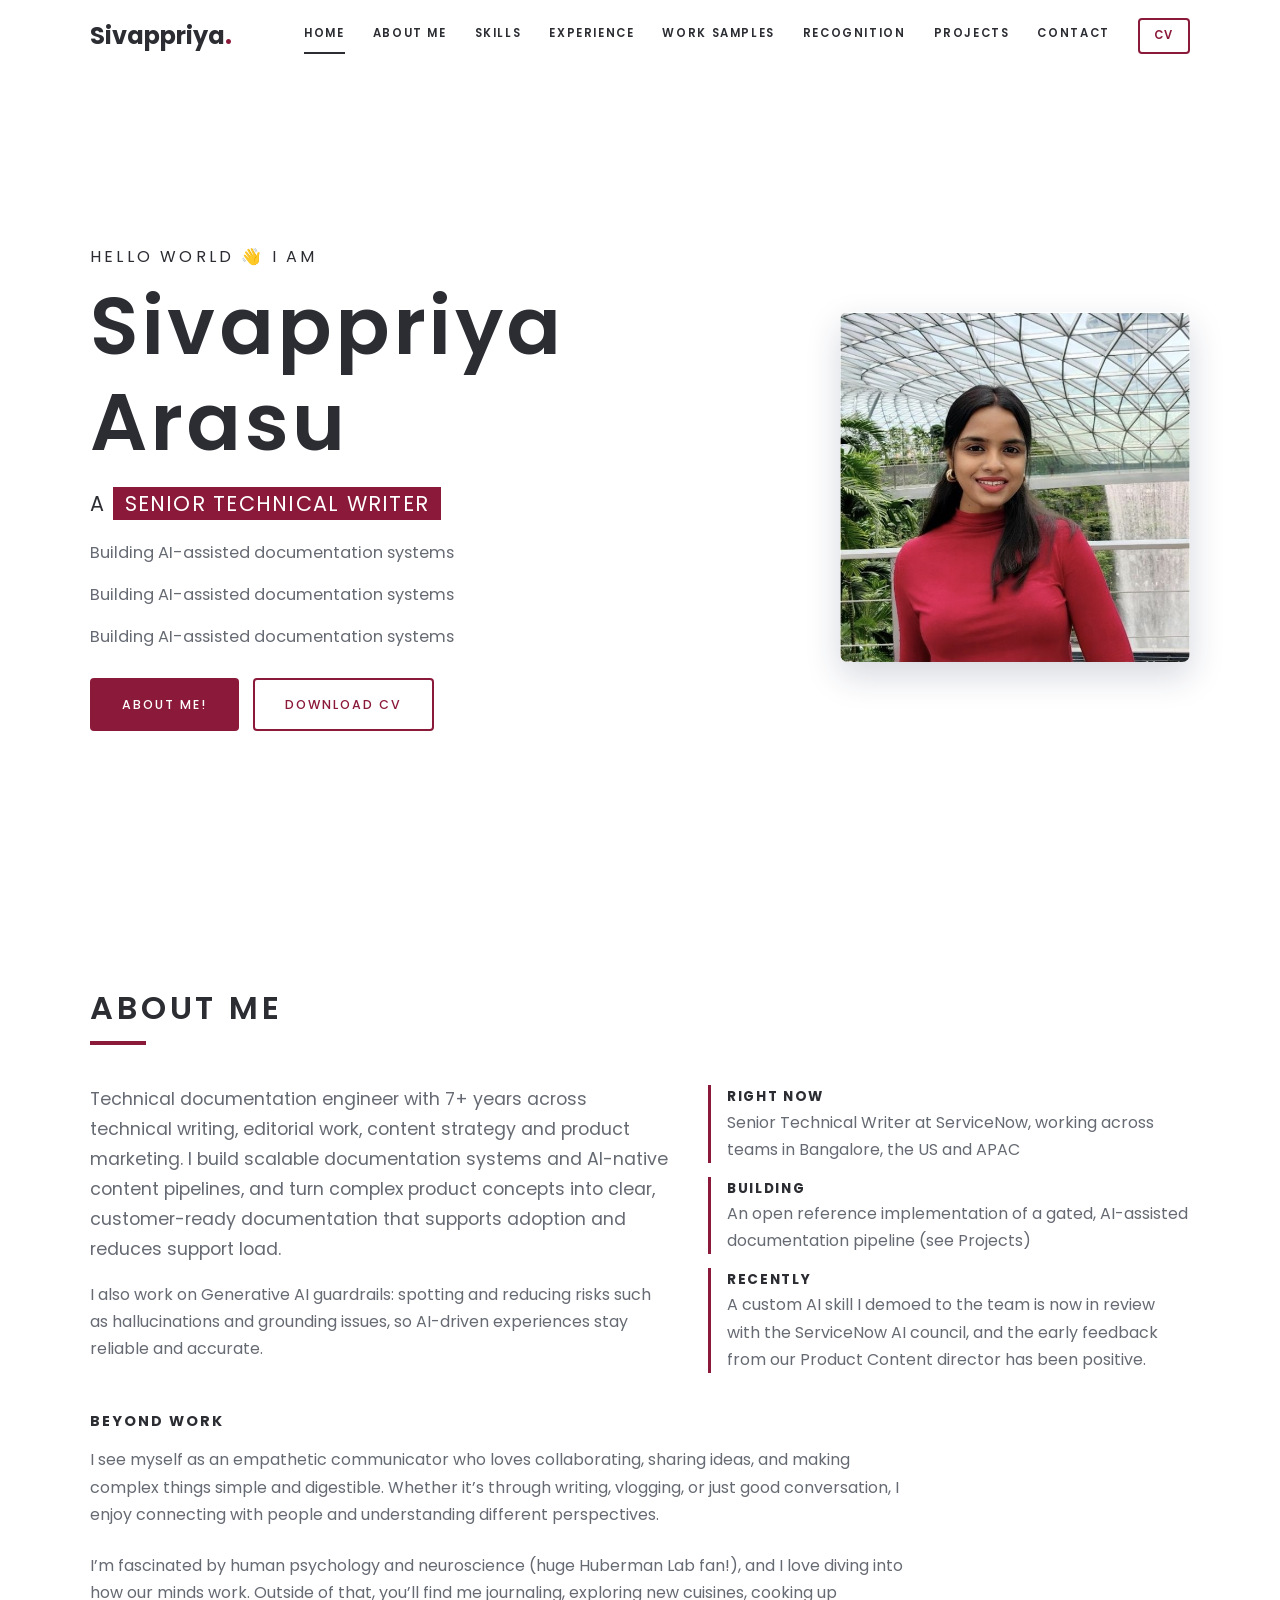
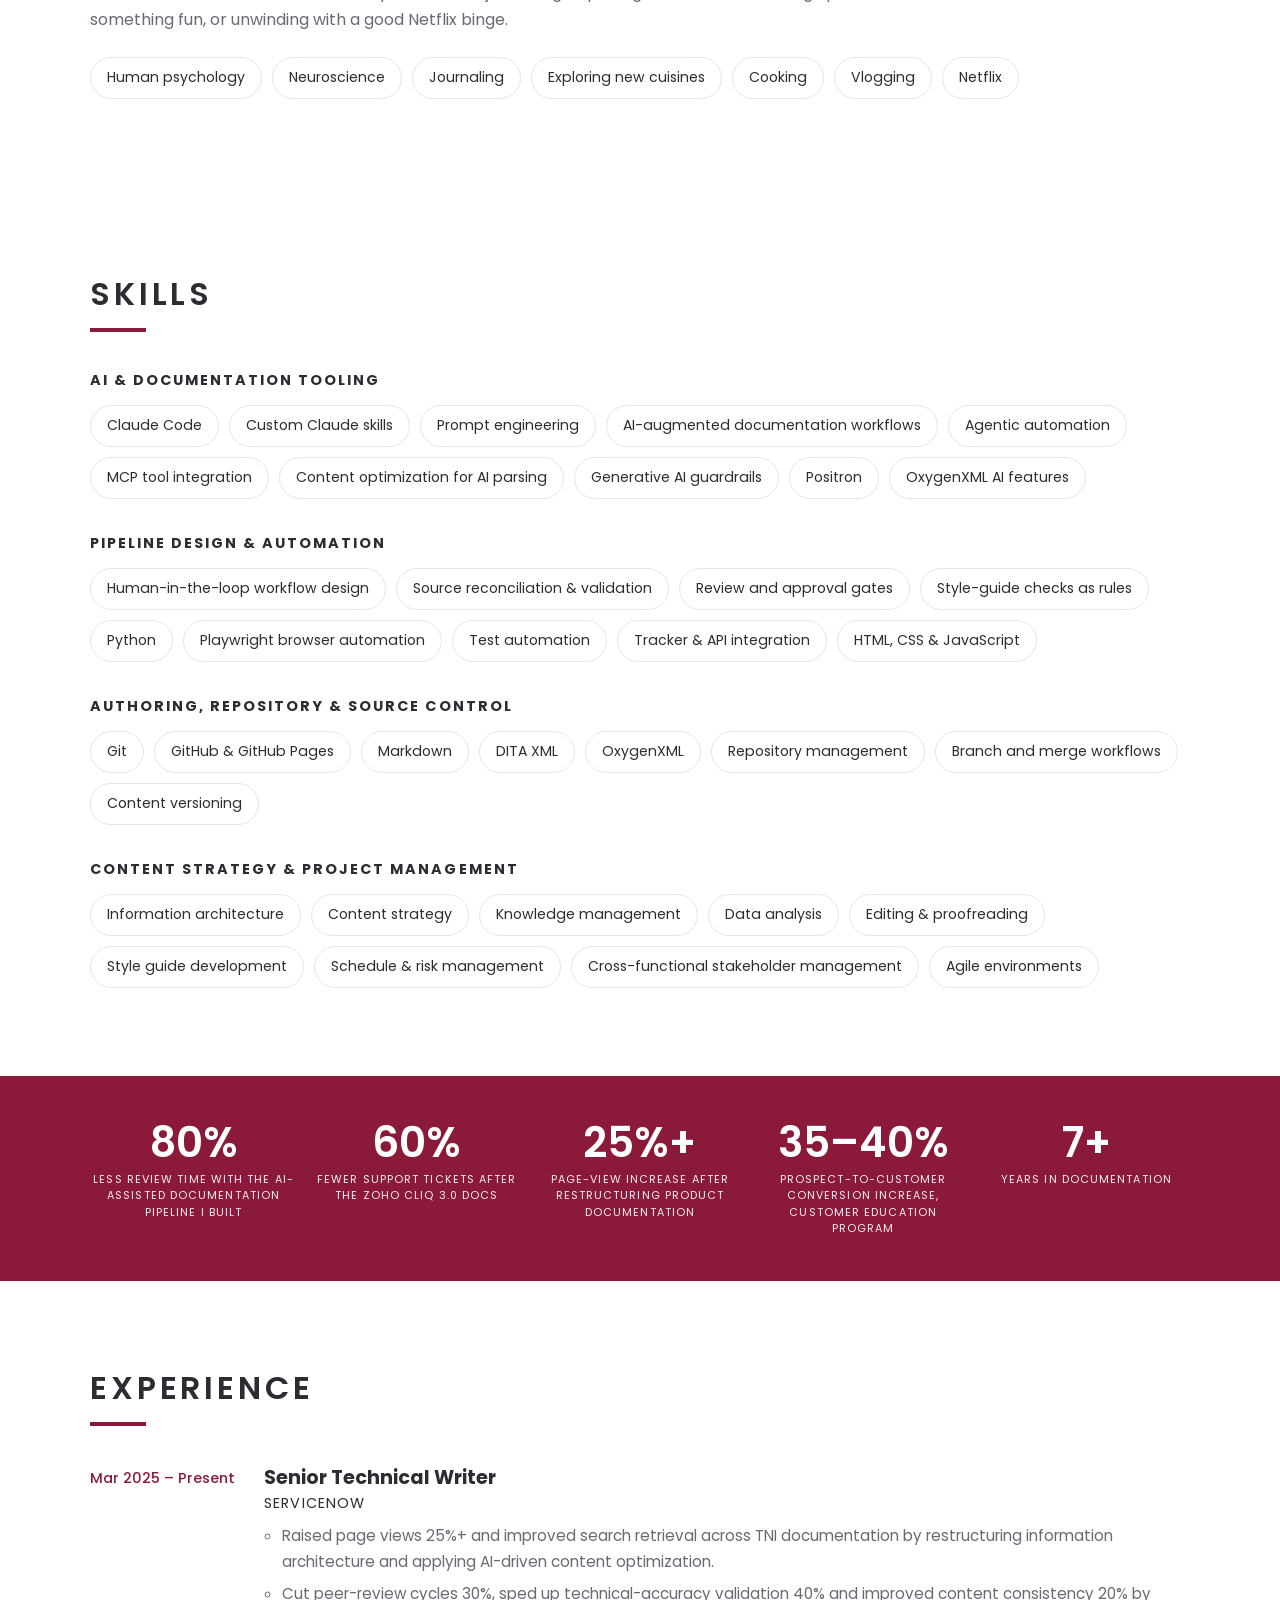
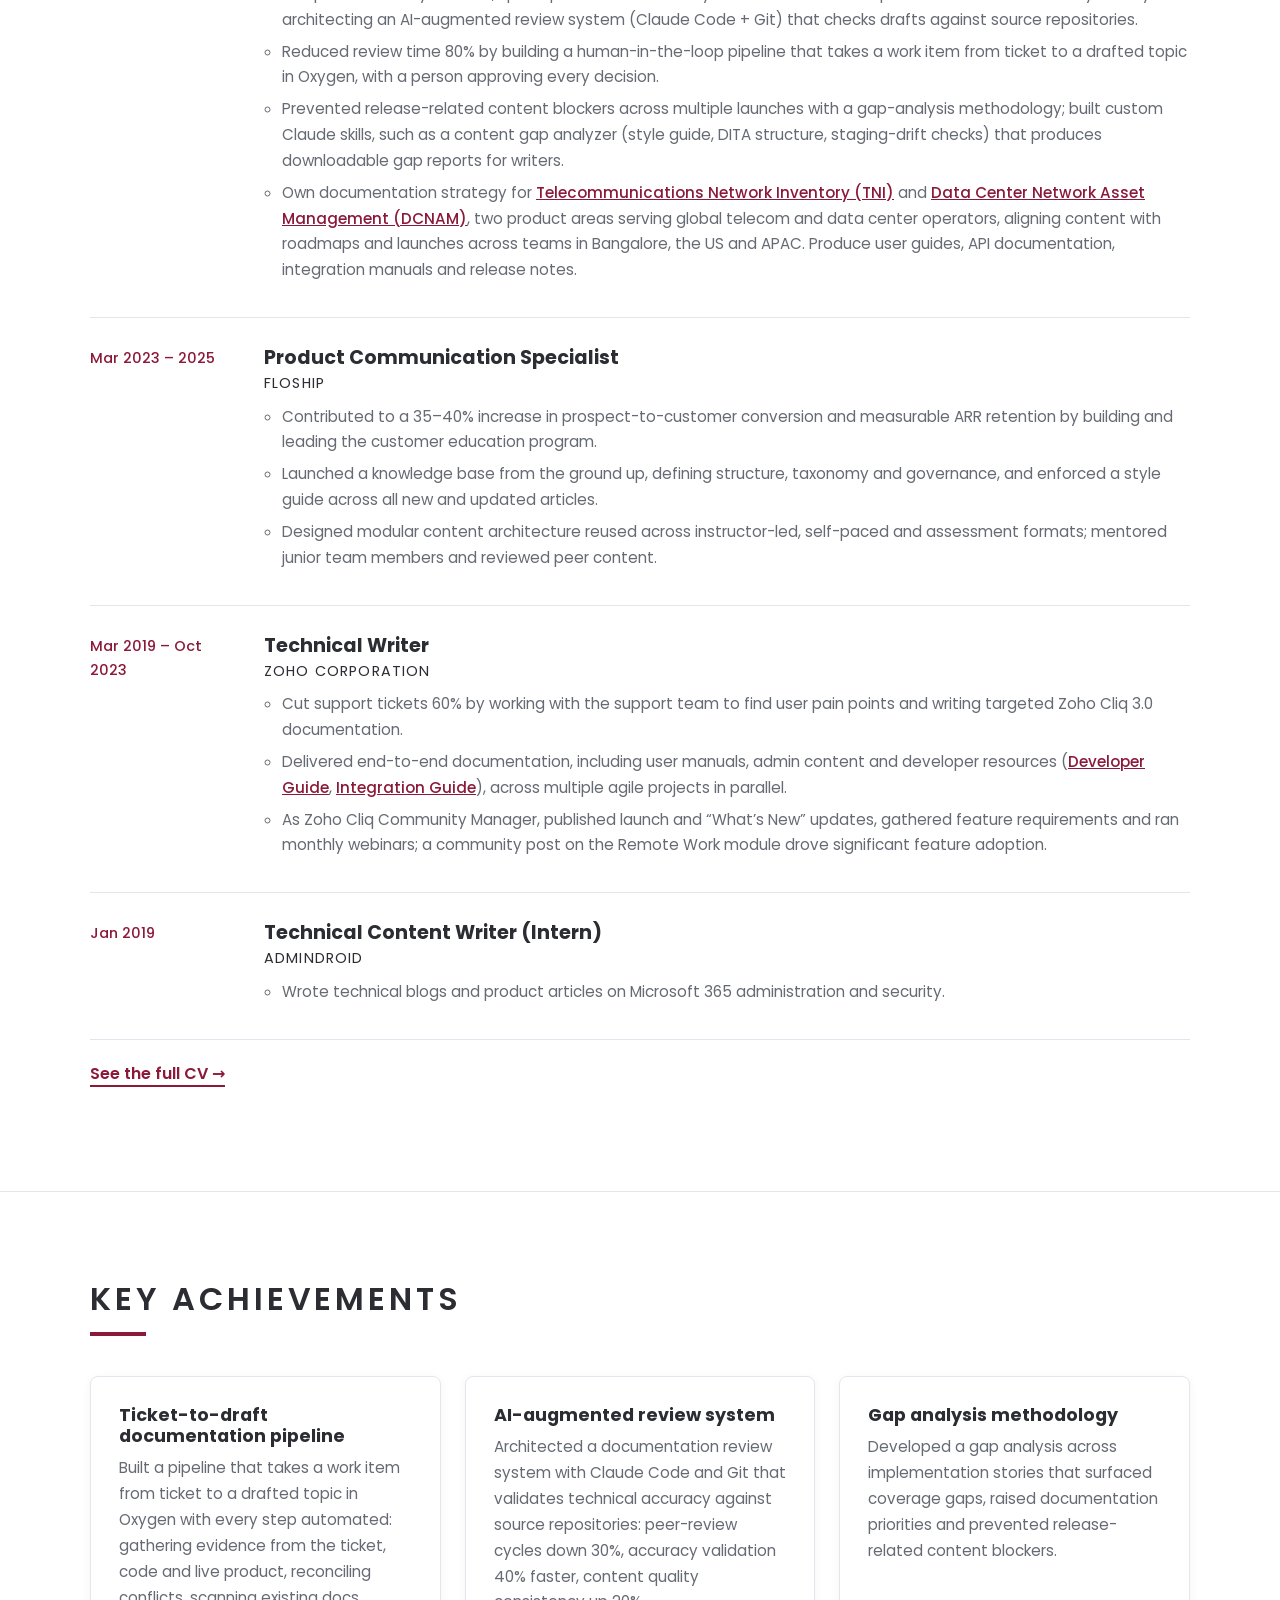
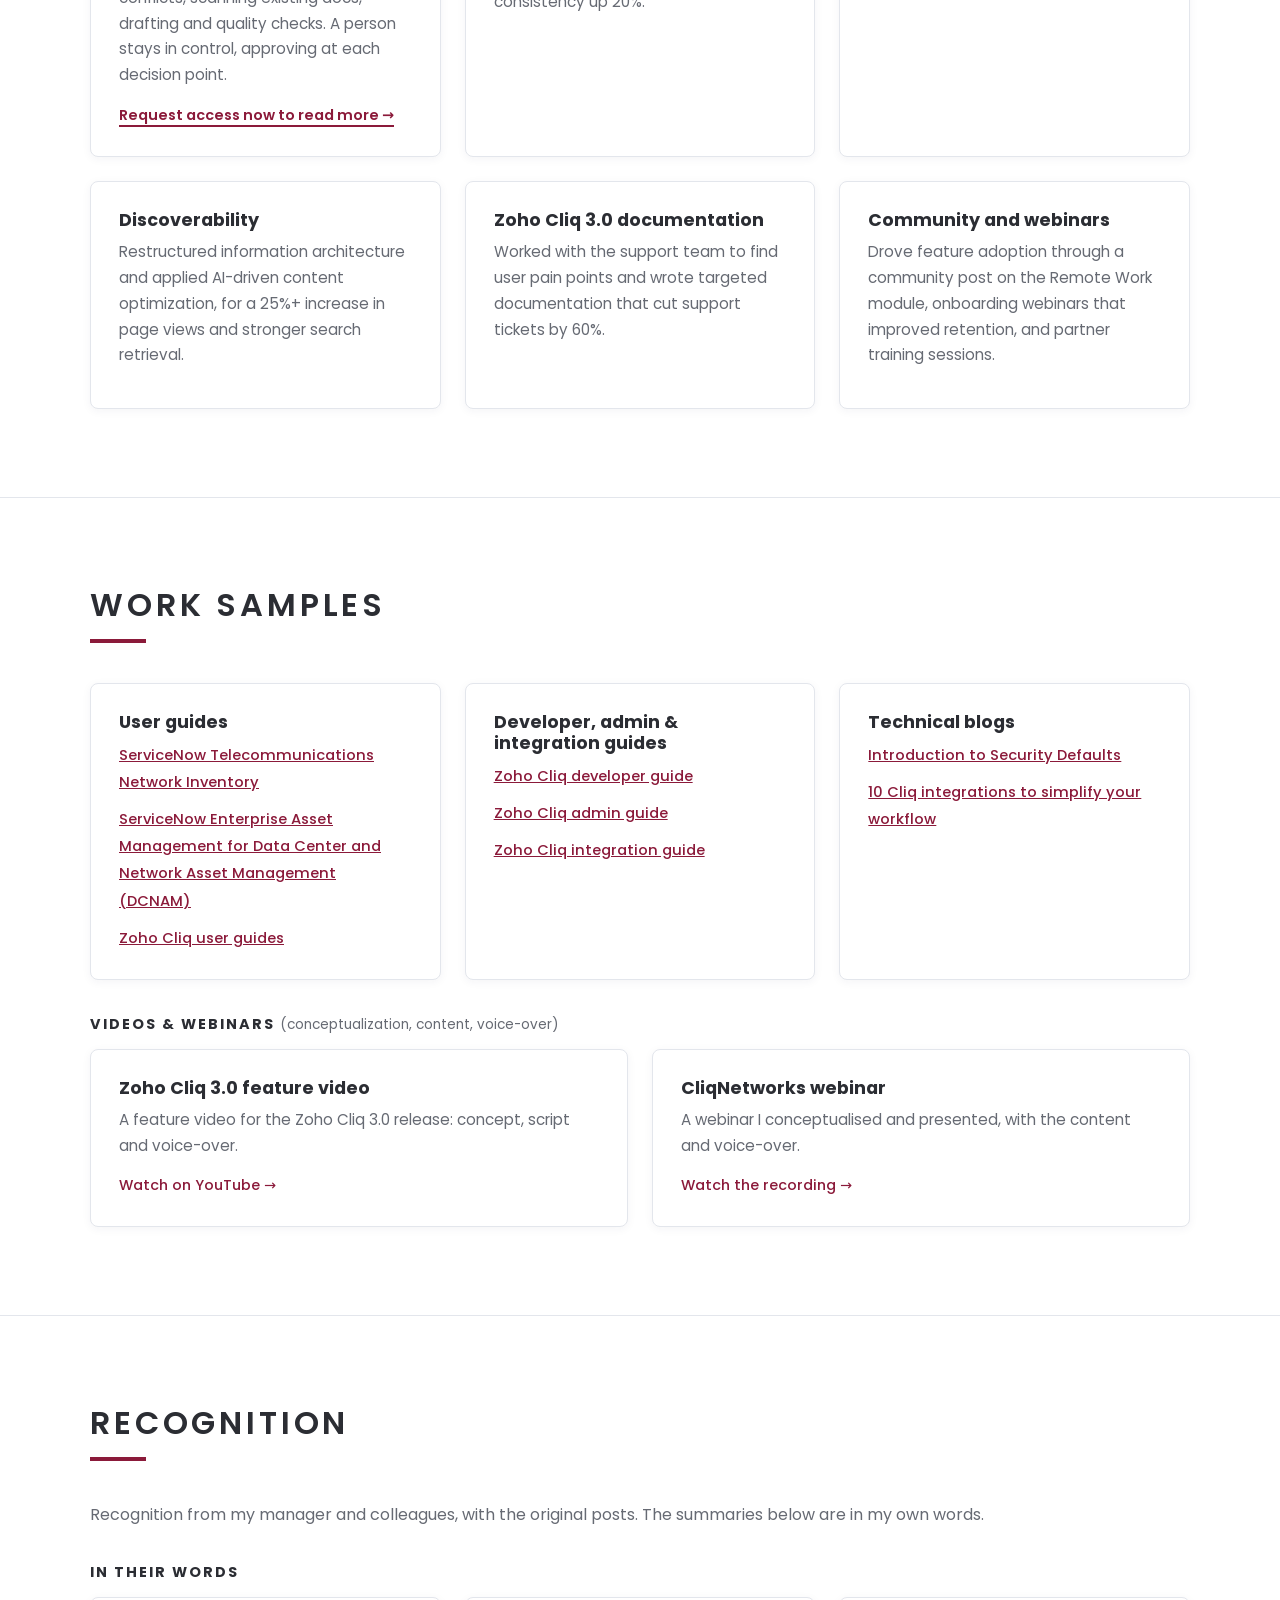
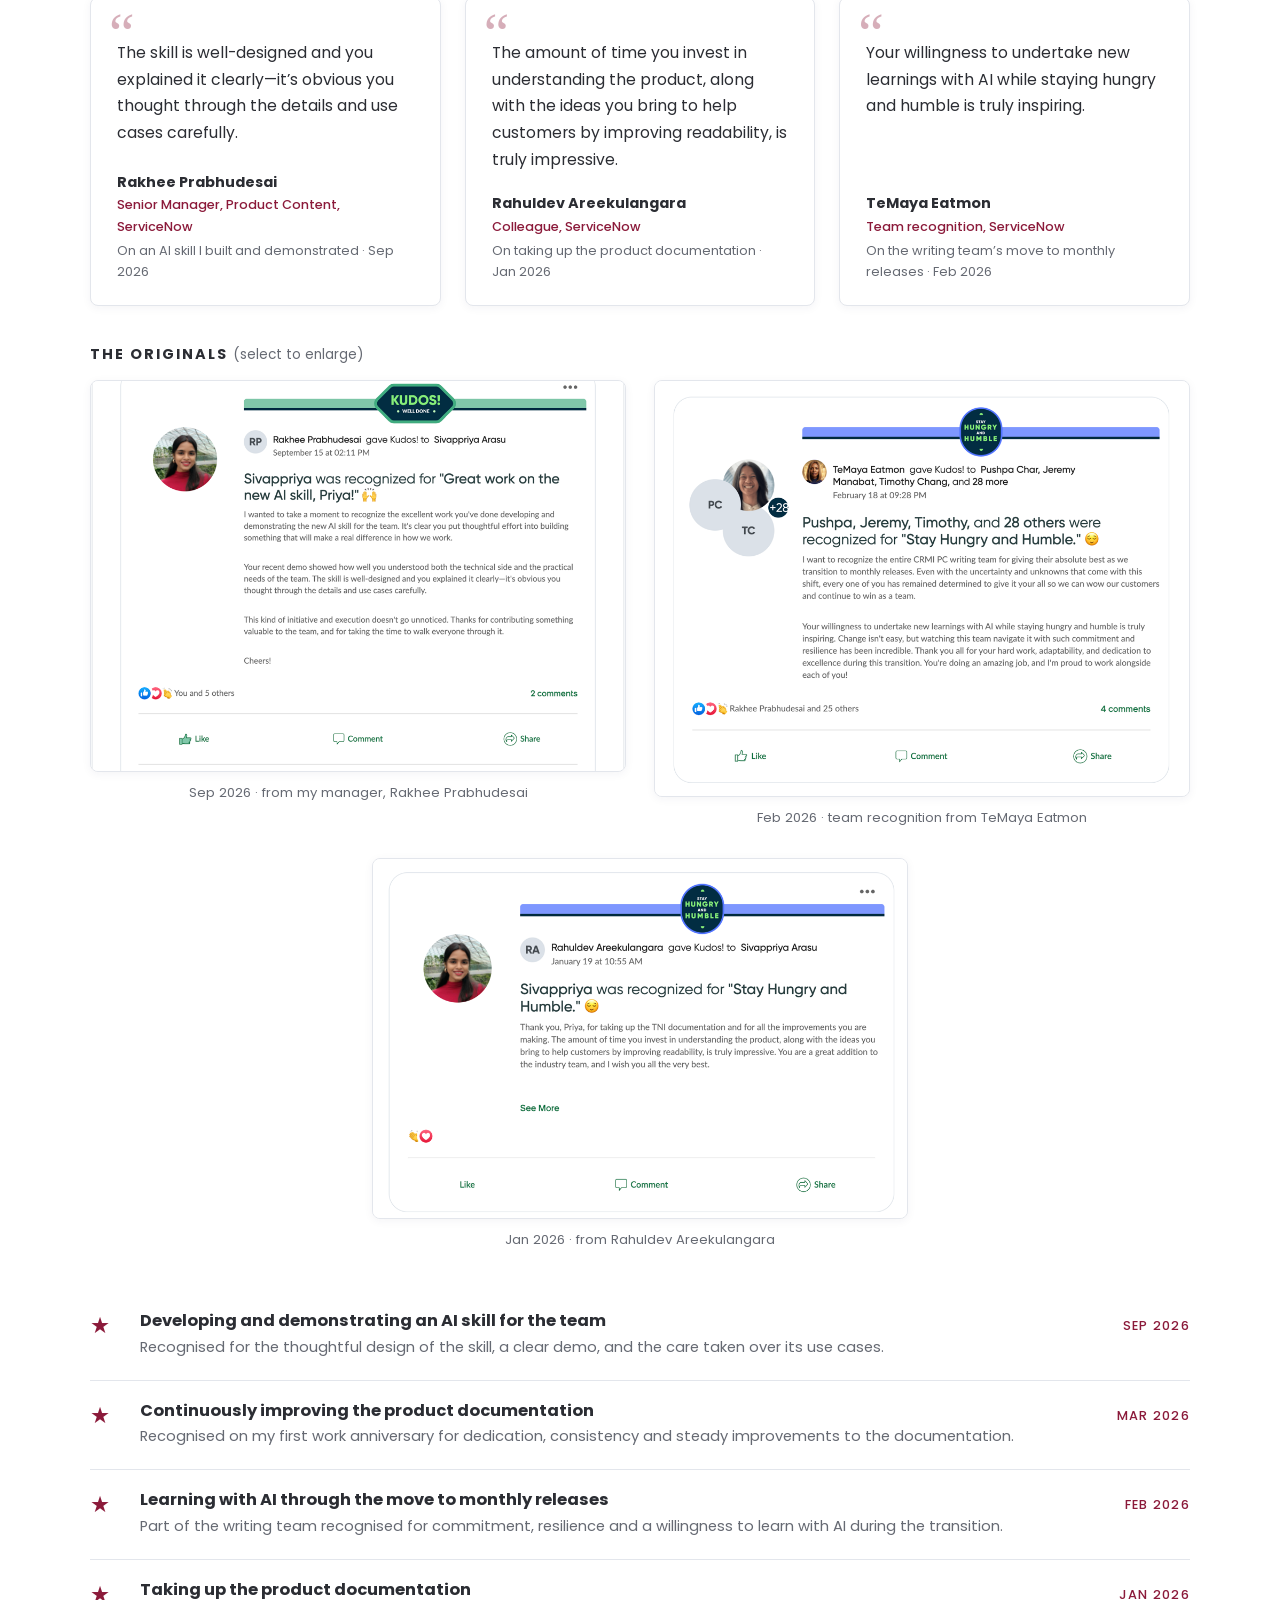
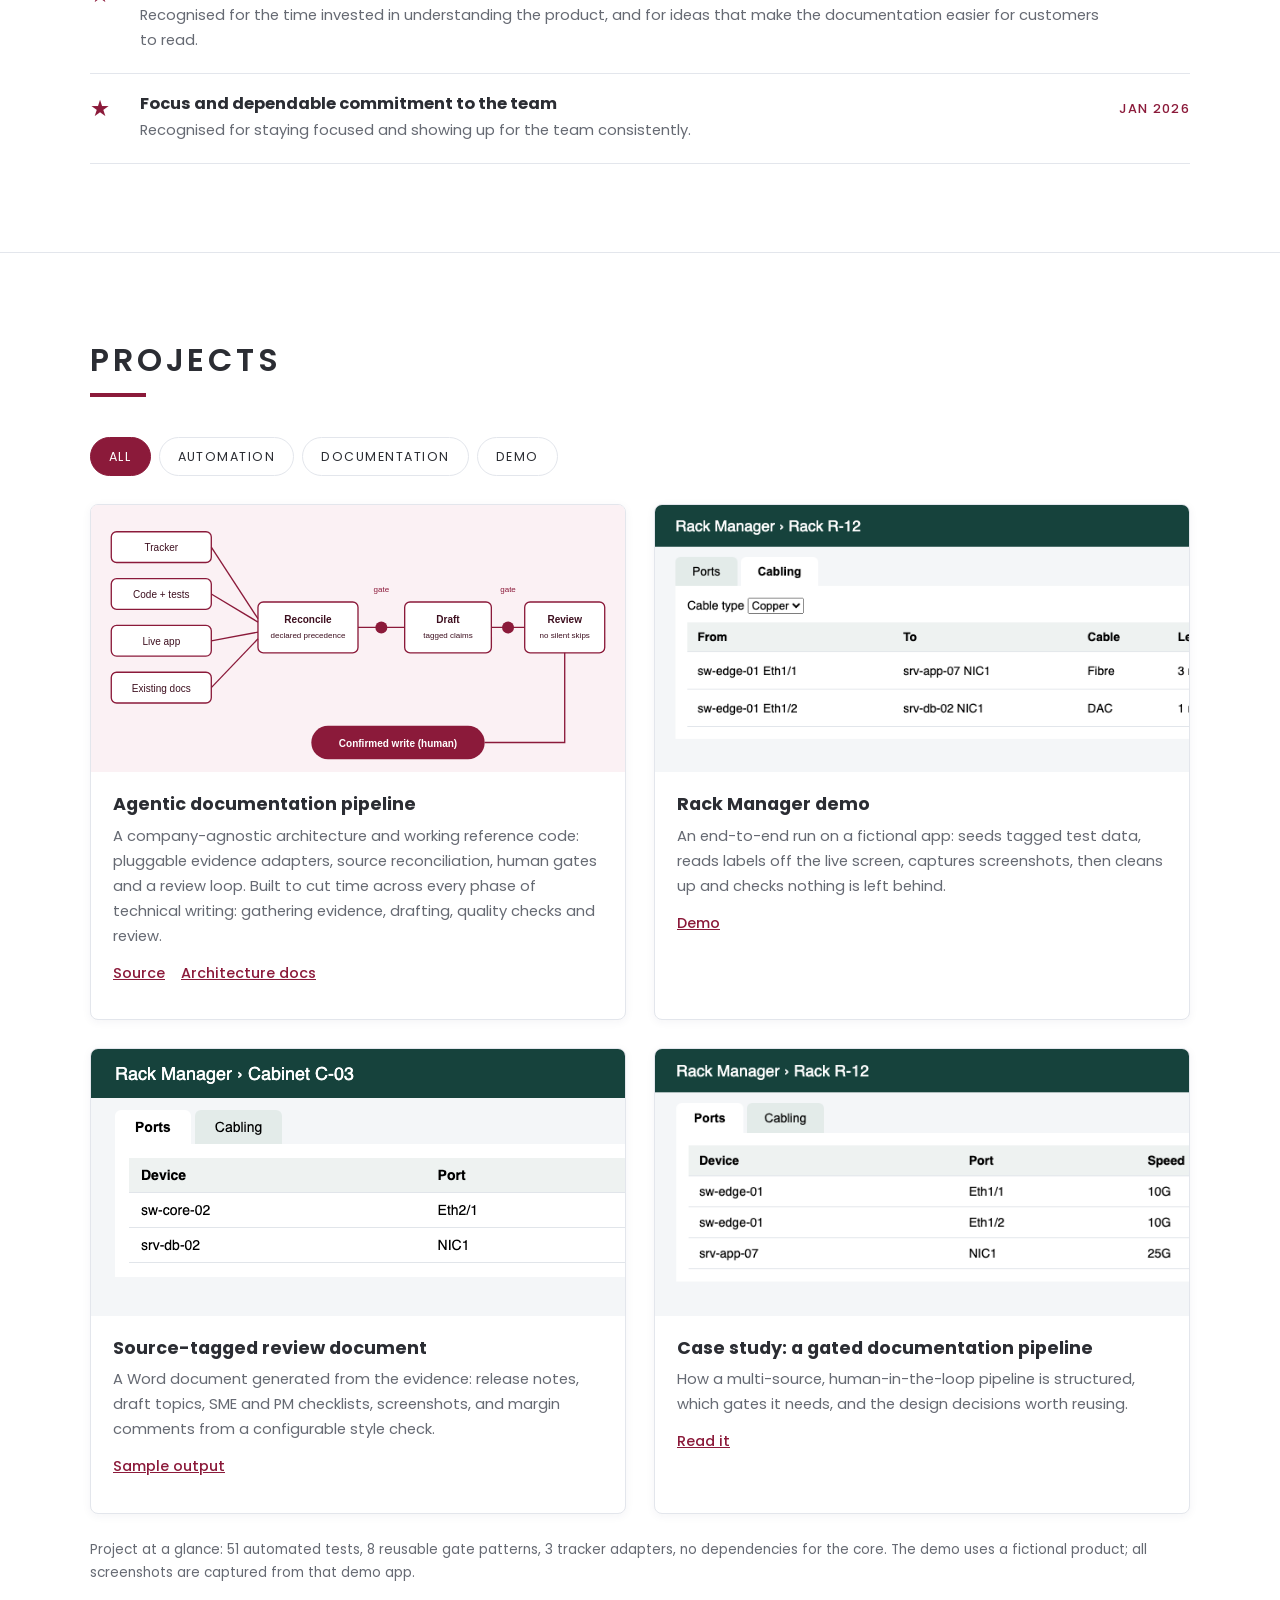
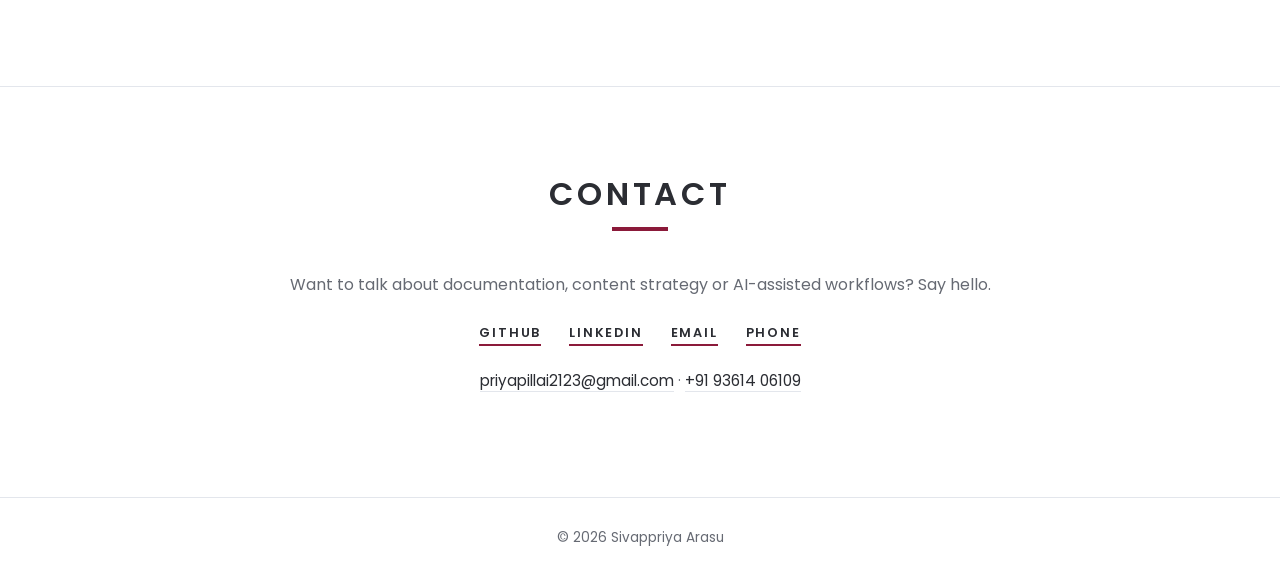
==== commit 5542866a: "Add CV page and PDF, sharper hero, results-first home Experience - cv.html: full CV (all experience " ====
--- a/index.html
+++ b/index.html
@@ -19,7 +19,7 @@
     <button class="nav-toggle" aria-label="Open menu" aria-expanded="false" aria-controls="menu"><span></span><span></span><span></span></button>
     <nav id="menu" aria-label="Main">
       <a href="#home">Home</a><a href="#about">About me</a><a href="#skills">Skills</a><a href="#experience">Experience</a>
-      <a href="#writing">Work samples</a><a href="#recognition">Recognition</a><a href="#projects">Projects</a><a href="#contact">Contact</a>
+      <a href="#writing">Work samples</a><a href="#recognition">Recognition</a><a href="#projects">Projects</a><a href="#contact">Contact</a><a href="cv.html" class="nav-cv">CV</a>
     </nav>
   </div>
 </header>
@@ -30,8 +30,11 @@
     <div>
       <p class="eyebrow">Hello world <span aria-hidden="true">👋</span> I am</p>
       <h1>Sivappriya Arasu</h1>
-      <p class="role">A <mark id="rotator" aria-hidden="true" data-roles='["Senior Technical Writer","Product Communication Specialist","Product Content Manager","Content Strategist","Business Analyst"]'>Senior Technical Writer</mark><span class="sr-only">Senior technical writer, product communication specialist, product content manager, content strategist, business analyst</span></p>
-      <a class="btn" href="#about">About me!</a>
+      <p class="role">A <mark>Senior Technical Writer</mark></p>
+      <p class="tagline">Building AI-assisted documentation systems</p>
+      <p class="tagline">Building AI-assisted documentation systems</p>
+      <p class="tagline">Building AI-assisted documentation systems</p>
+      <div class="hero-btns"><a class="btn" href="#about">About me!</a><a class="btn ghost" href="assets/Sivappriya-Arasu-CV.pdf" download>Download CV</a></div>
     </div>
     <div class="avatar"><img src="assets/img/profile.jpg" alt="Portrait of Sivappriya Arasu" width="640" height="640"></div>
   </div>
@@ -90,52 +93,40 @@
         <div class="when">Mar 2025 &ndash; Present</div>
         <div><h3>Senior Technical Writer</h3><p class="org">ServiceNow</p>
         <ul class="bul">
-          <li>Owned documentation strategy within the <a href="https://www.servicenow.com/docs/r/australia/telecom-network-inventory/telecommunications-network-inventory/telecom-network-inventory.html" target="_blank" rel="noopener">Telecommunications Network Inventory (TNI)</a> and <a href="https://www.servicenow.com/docs/r/it-asset-management/enterprise-asset-management/eam-dcnam.html" target="_blank" rel="noopener">Data Center Network Asset Management (DCNAM)</a> product areas, aligning content development with product roadmaps, prioritizing launches, and translating business goals into customer-ready content solutions for global telecom and data center operators.</li>
-          <li>Produced user guides, conceptual overviews, implementation guides, API documentation, integration manuals, and release notes across multiple release cycles, alternating fluidly between content creation, editing, copy-editing, and proofreading tasks.</li>
-          <li>Collaborated with product designers to craft accessible, inclusive UX copy for complex product workflows, strengthening overall product usability and customer experience.</li>
-          <li>Partnered with analytics and AI teams to map user intent to content solutions and translate business requirements into precise AI prompts; monitored model behavior and applied Generative AI guardrails&mdash;identifying and mitigating risks like hallucinations and grounding issues to ensure reliable, accurate AI-driven experiences.</li>
-          <li>Proactively identified process improvements, documentation design enhancements, and roadblocks to content development&mdash;collaborating with teammates to design, prototype, and implement solutions across distributed teams.</li>
-          <li>Identified and championed opportunities to apply AI tooling to improve documentation efficiency and quality, partnering with cross-functional teams to evaluate, adopt, and operationalize new workflows.</li>
-          <li>Built custom Claude skills for documentation automation, such as a content gap analyzer that combines style guide, DITA structure, and staging-drift checks to produce downloadable gap reports for writers.</li>
-          <li>Owned content architecture and governance&mdash;Git workflow optimization, repository management, OxygenXML/Positron configuration, DITA architecture refinement, style guide enforcement, and accessibility compliance across distributed content teams.</li>
-          <li>Managed a weekly work queue of documentation requests, integrating content strategy with product and engineering roadmaps, prioritizing tasks based on business impact and time-sensitive release schedules, and identifying and mitigating delivery risks while reporting status to stakeholders.</li>
-          <li>Ran content quality checks across the documentation portfolio, tracking gaps, adoption readiness, and support case trends tied to release milestones to measure documentation impact.</li>
-          <li>Developed high-quality content solutions (text, videos, interactive multimedia) for top user issues and customer journeys; engaged cross-functional forums to integrate content strategy with broader product initiatives, audited outdated content, and ensured consistent quality across global teams (Bangalore, US, APAC).</li>
+          <li>Raised page views 25%+ and improved search retrieval across TNI documentation by restructuring information architecture and applying AI-driven content optimization.</li>
+          <li>Cut peer-review cycles 30%, sped up technical-accuracy validation 40% and improved content consistency 20% by architecting an AI-augmented review system (Claude Code + Git) that checks drafts against source repositories.</li>
+          <li>Reduced review time 80% by building a human-in-the-loop pipeline that takes a work item from ticket to a drafted topic in Oxygen, with a person approving every decision.</li>
+          <li>Prevented release-related content blockers across multiple launches with a gap-analysis methodology; built custom Claude skills, such as a content gap analyzer (style guide, DITA structure, staging-drift checks) that produces downloadable gap reports for writers.</li>
+          <li>Own documentation strategy for <a href="https://www.servicenow.com/docs/r/australia/telecom-network-inventory/telecommunications-network-inventory/telecom-network-inventory.html" target="_blank" rel="noopener">Telecommunications Network Inventory (TNI)</a> and <a href="https://www.servicenow.com/docs/r/it-asset-management/enterprise-asset-management/eam-dcnam.html" target="_blank" rel="noopener">Data Center Network Asset Management (DCNAM)</a>, two product areas serving global telecom and data center operators, aligning content with roadmaps and launches across teams in Bangalore, the US and APAC. Produce user guides, API documentation, integration manuals and release notes.</li>
         </ul></div>
       </li>
       <li>
         <div class="when">Mar 2023 &ndash; 2025</div>
         <div><h3>Product Communication Specialist</h3><p class="org">Floship</p>
         <ul class="bul">
-          <li>Built and led the customer education program, contributing to a 35&ndash;40% increase in prospect-to-customer conversion and measurable ARR retention.</li>
-          <li>Focused on creating durable systems&mdash;skills taxonomies, certification frameworks, content architectures&mdash;rather than one-off training assets.</li>
-          <li>Designed modular content architecture allowing adaptation across delivery formats (instructor-led, self-paced, assessment) from shared source materials.</li>
-          <li>Designed and launched a knowledge base from the ground up, defining content structure, taxonomy, and governance to enable scalable knowledge management.</li>
-          <li>Created article style guide and enforced consistent standards across all new and updated documentation, building a repeatable user experience.</li>
-          <li>Streamlined operational workflow processes, proactively investigated workflows, and collaborated with SMEs across diverse partner teams to ensure accuracy across the knowledge base.</li>
-          <li>Delivered product tours, webinars, and training content, including YouTube feature and how-to videos, while analyzing churn metrics to refine engagement strategies.</li>
-          <li>Mentored junior team members and reviewed peer content to ensure quality, timely delivery, and early defect identification.</li>
+          <li>Contributed to a 35&ndash;40% increase in prospect-to-customer conversion and measurable ARR retention by building and leading the customer education program.</li>
+          <li>Launched a knowledge base from the ground up, defining structure, taxonomy and governance, and enforced a style guide across all new and updated articles.</li>
+          <li>Designed modular content architecture reused across instructor-led, self-paced and assessment formats; mentored junior team members and reviewed peer content.</li>
         </ul></div>
       </li>
       <li>
         <div class="when">Mar 2019 &ndash; Oct 2023</div>
         <div><h3>Technical Writer</h3><p class="org">Zoho Corporation</p>
         <ul class="bul">
-          <li>Defined, designed, and delivered end-to-end product documentation for internal and external stakeholders&mdash;user manuals, how-to guides, admin content, and developer resources&mdash;managing multiple agile projects of varying complexity in parallel.</li>
-          <li>Zoho Cliq Community Manager: Managed the Zoho Cliq user community by publishing product launch announcements and &ldquo;What&rsquo;s New&rdquo; updates, engaging users, responding within SLA, gathering feature requirements, and collaborating with developers and product managers.</li>
-          <li>Investigated and tracked product bugs for enterprise clients, troubleshooting issues, escalating appropriately, ensuring quick resolution with engineering teams, and documenting recurring client pain points that informed help documentation and in-product messaging to reduce case inflow.</li>
-          <li>Led content development for video and product marketing assets, partnering with design teams to conceptualize storyboards and translate complex product ideas into compelling visual storytelling.</li>
-          <li>Conducted monthly product webinars, analyzed content performance to reduce support tickets and improve user retention, and contributed to UX copy.</li>
+          <li>Cut support tickets 60% by working with the support team to find user pain points and writing targeted Zoho Cliq 3.0 documentation.</li>
+          <li>Delivered end-to-end documentation, including user manuals, admin content and developer resources (<a href="https://www.zoho.com/cliq/help/developers.html" target="_blank" rel="noopener">Developer Guide</a>, <a href="https://help.zoho.com/portal/en/kb/zoho-cliq/integrations" target="_blank" rel="noopener">Integration Guide</a>), across multiple agile projects in parallel.</li>
+          <li>As Zoho Cliq Community Manager, published launch and &ldquo;What&rsquo;s New&rdquo; updates, gathered feature requirements and ran monthly webinars; a community post on the Remote Work module drove significant feature adoption.</li>
         </ul></div>
       </li>
       <li>
         <div class="when">Jan 2019</div>
         <div><h3>Technical Content Writer (Intern)</h3><p class="org">AdminDroid</p>
         <ul class="bul">
-          <li>Authored technical blogs and product articles on Microsoft 365 administration and security, building foundational expertise in technical writing for IT audiences.</li>
+          <li>Wrote technical blogs and product articles on Microsoft 365 administration and security.</li>
         </ul></div>
       </li>
     </ol>
+    <p class="more-cv"><a href="cv.html">See the full CV &rarr;</a></p>
   </div>
 </section>
 
--- a/css/style.css
+++ b/css/style.css
@@ -93,3 +93,14 @@
   .timeline>li{grid-template-columns:1fr;gap:4px}.section{padding:64px 0}
 }
 @media (prefers-reduced-motion:reduce){html{scroll-behavior:auto}*{transition:none!important;animation:none!important}}
+
+/* hero buttons, tagline, CV tab */
+.hero-btns{display:flex;gap:14px;flex-wrap:wrap}
+.btn.ghost{background:transparent;color:var(--accent);border:2px solid var(--accent);padding:14px 30px}
+.btn.ghost:hover{background:#fbf1f4;box-shadow:none}
+.tagline{margin:-14px 0 28px;color:var(--muted);font-size:1.02rem}
+nav a.nav-cv{border:2px solid var(--accent);color:var(--accent);padding:6px 14px;border-radius:4px}
+nav a.nav-cv:hover{background:var(--accent);color:#fff;border-color:var(--accent)}
+.more-cv{margin-top:20px}.more-cv a{font-weight:600;text-decoration:none;border-bottom:2px solid var(--accent)}
+@media (max-width:1100px){nav{gap:18px}nav a{letter-spacing:.1em}}
+@media (max-width:960px){nav a.nav-cv{display:inline-block;align-self:flex-start;margin-top:8px}}
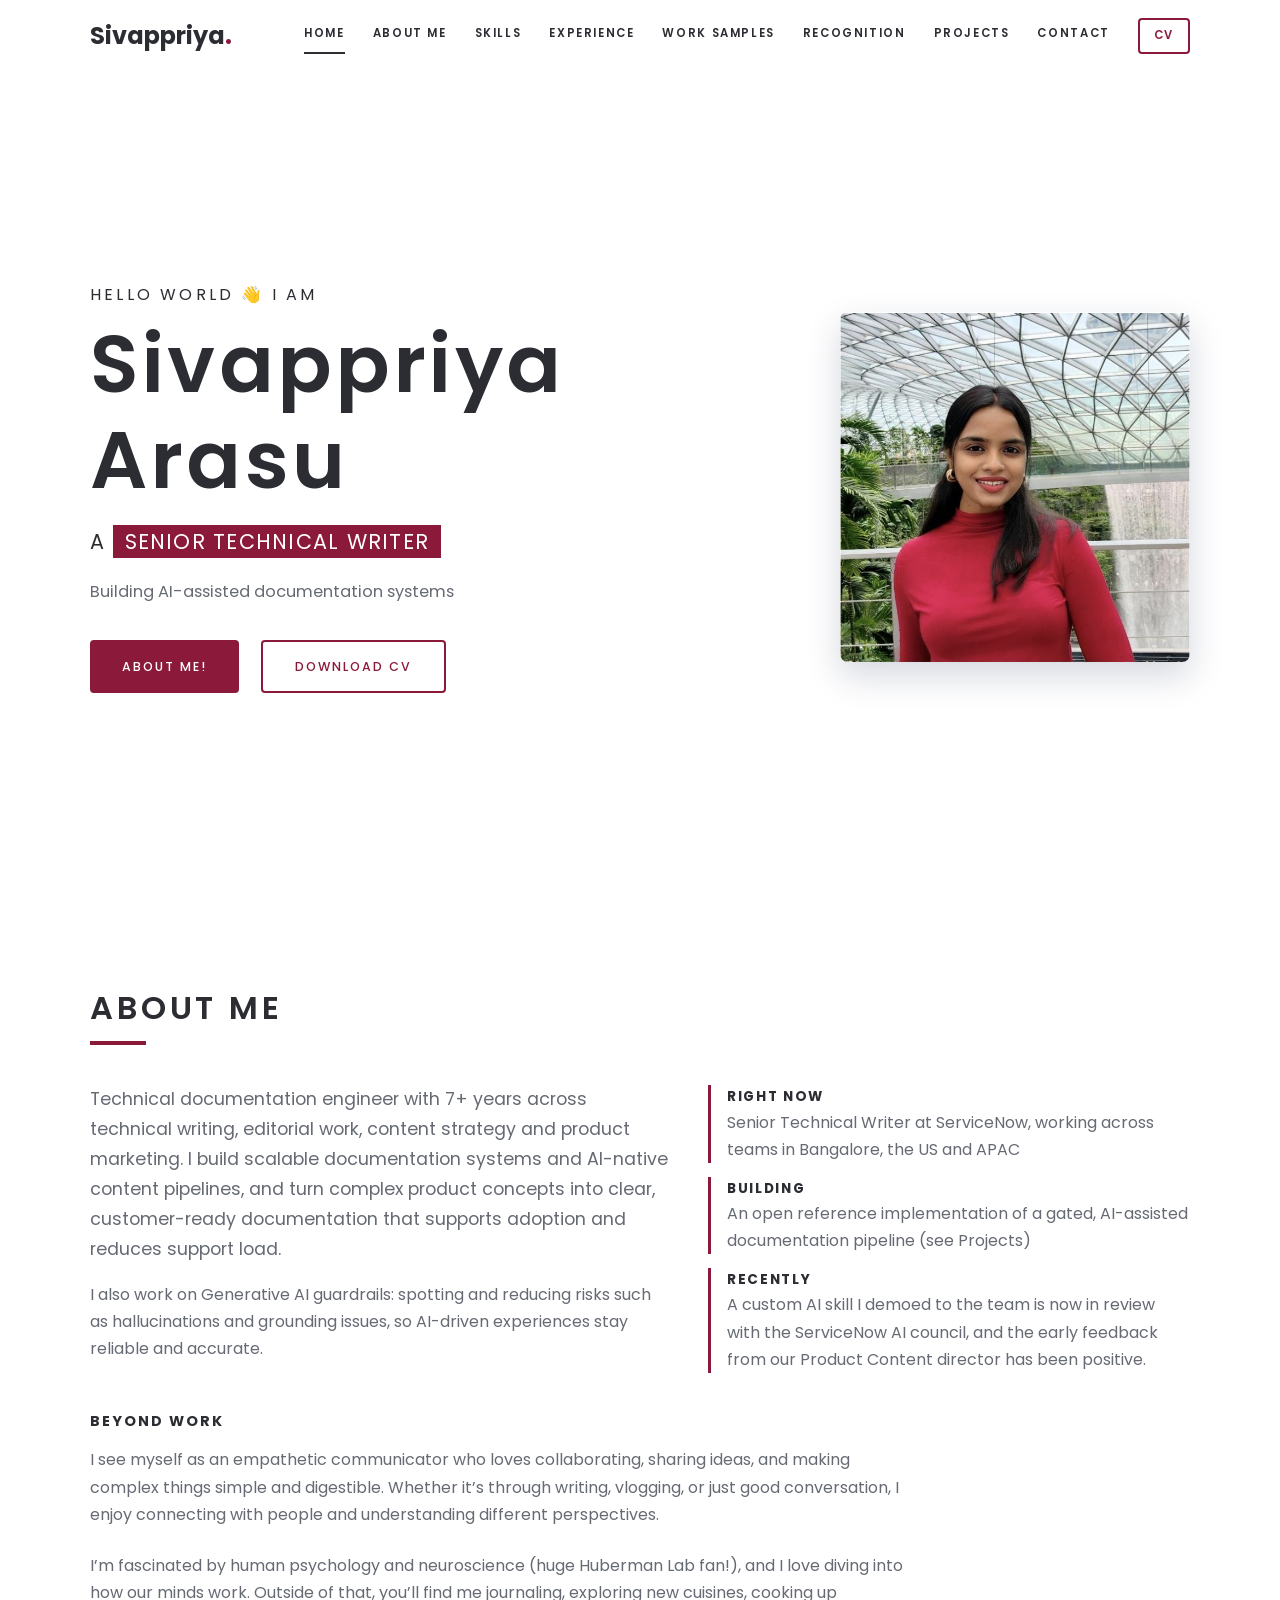
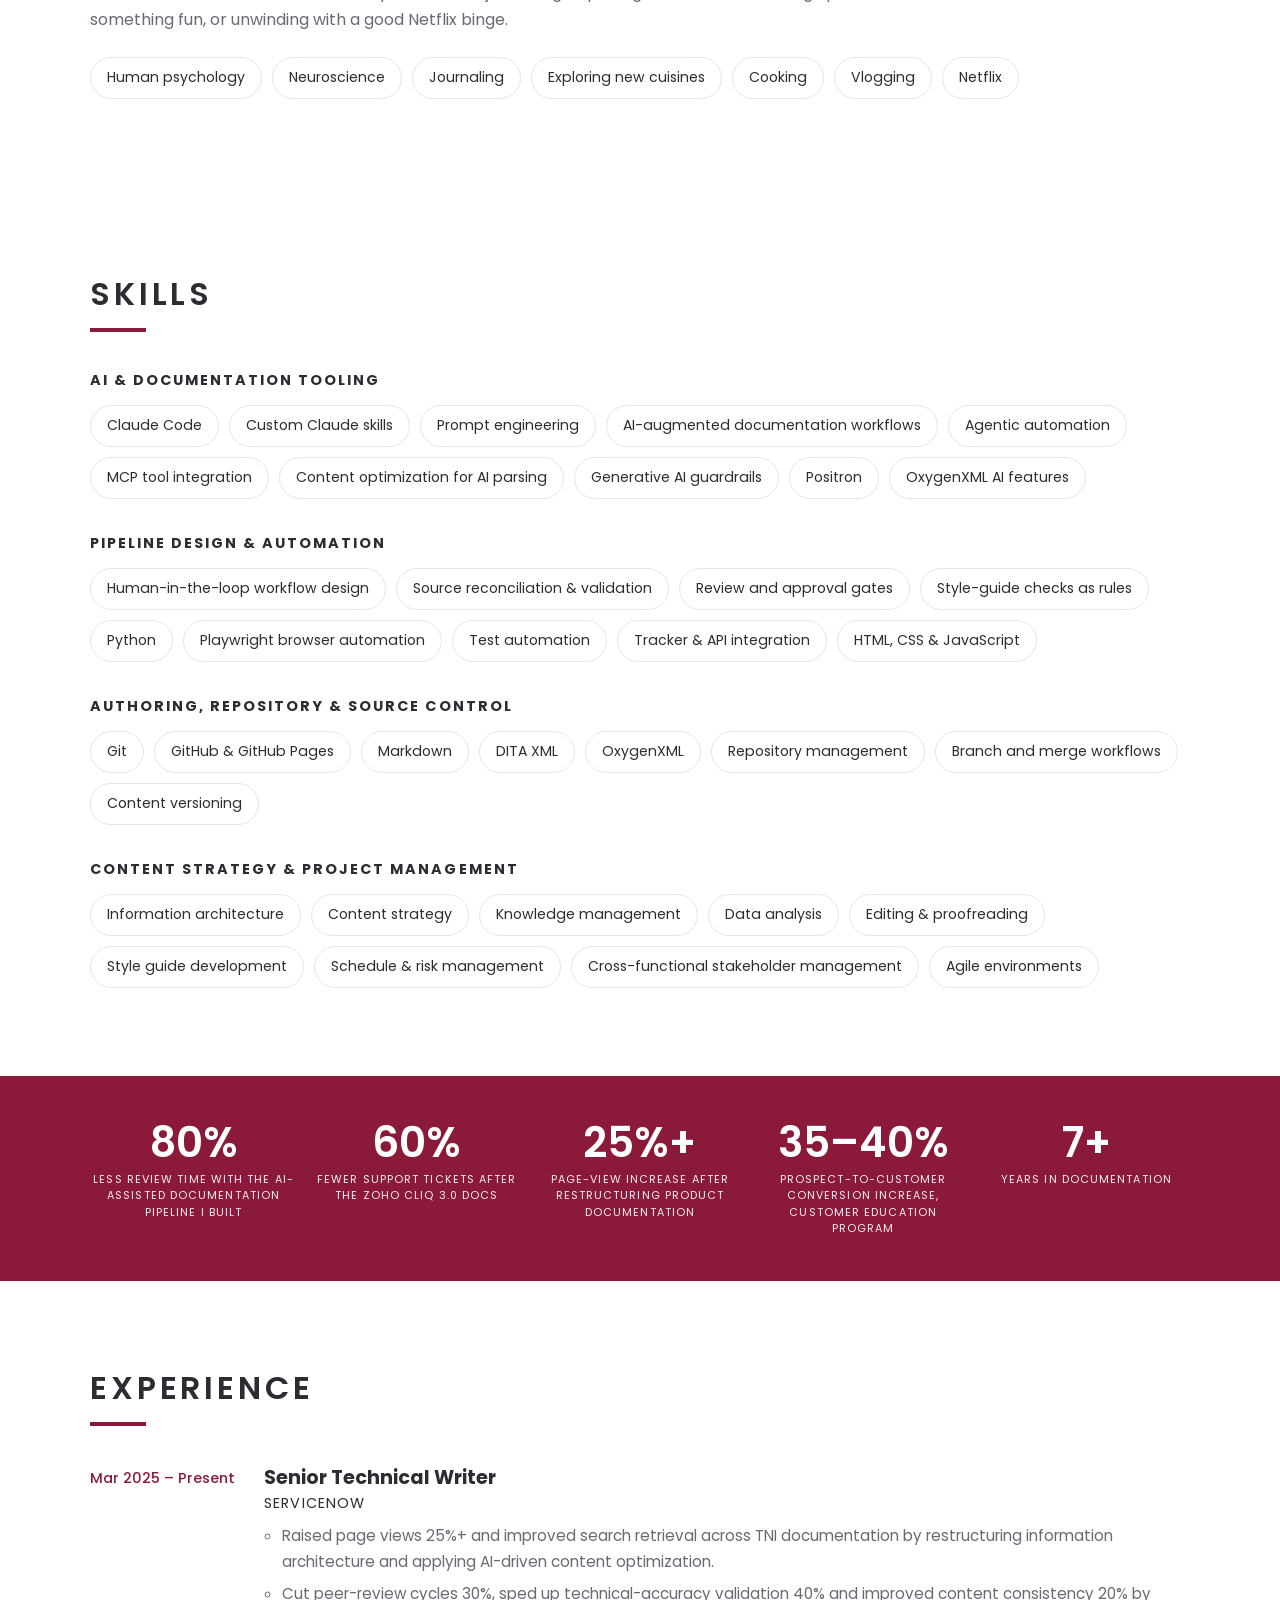
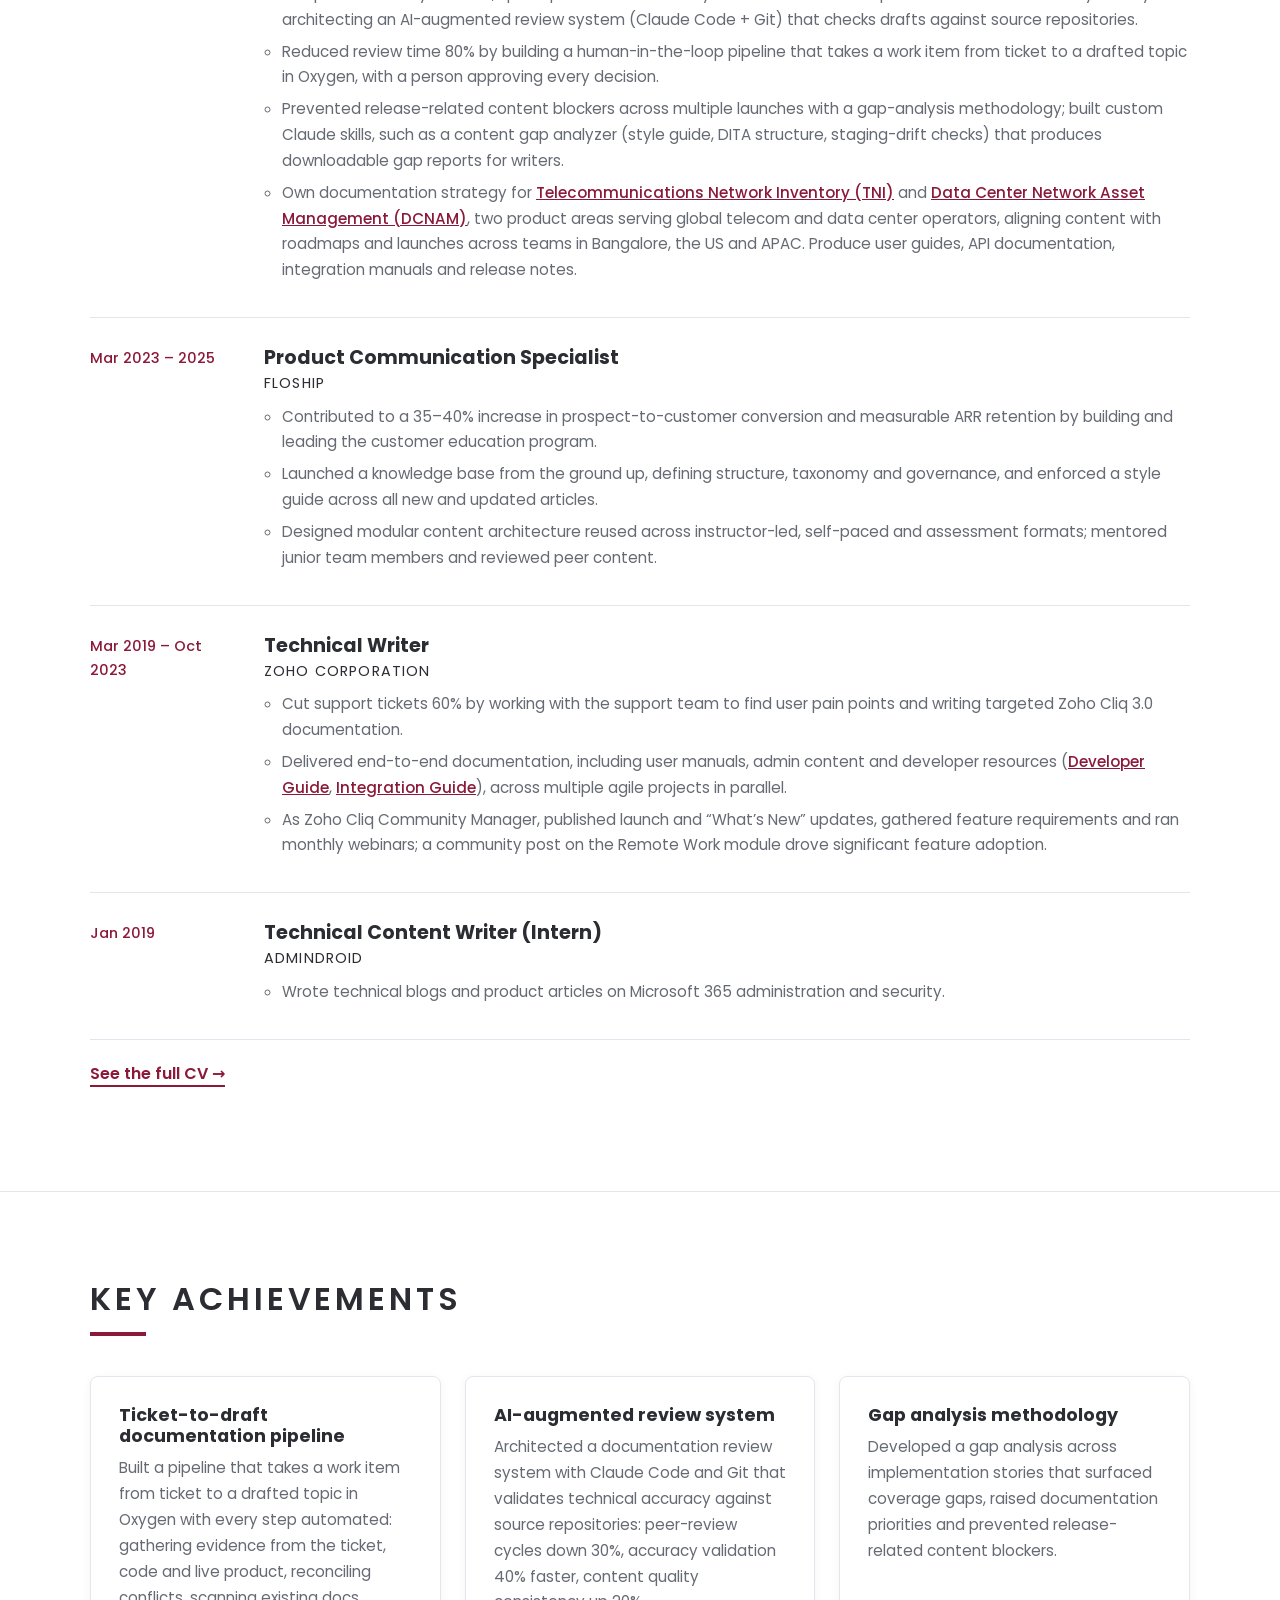
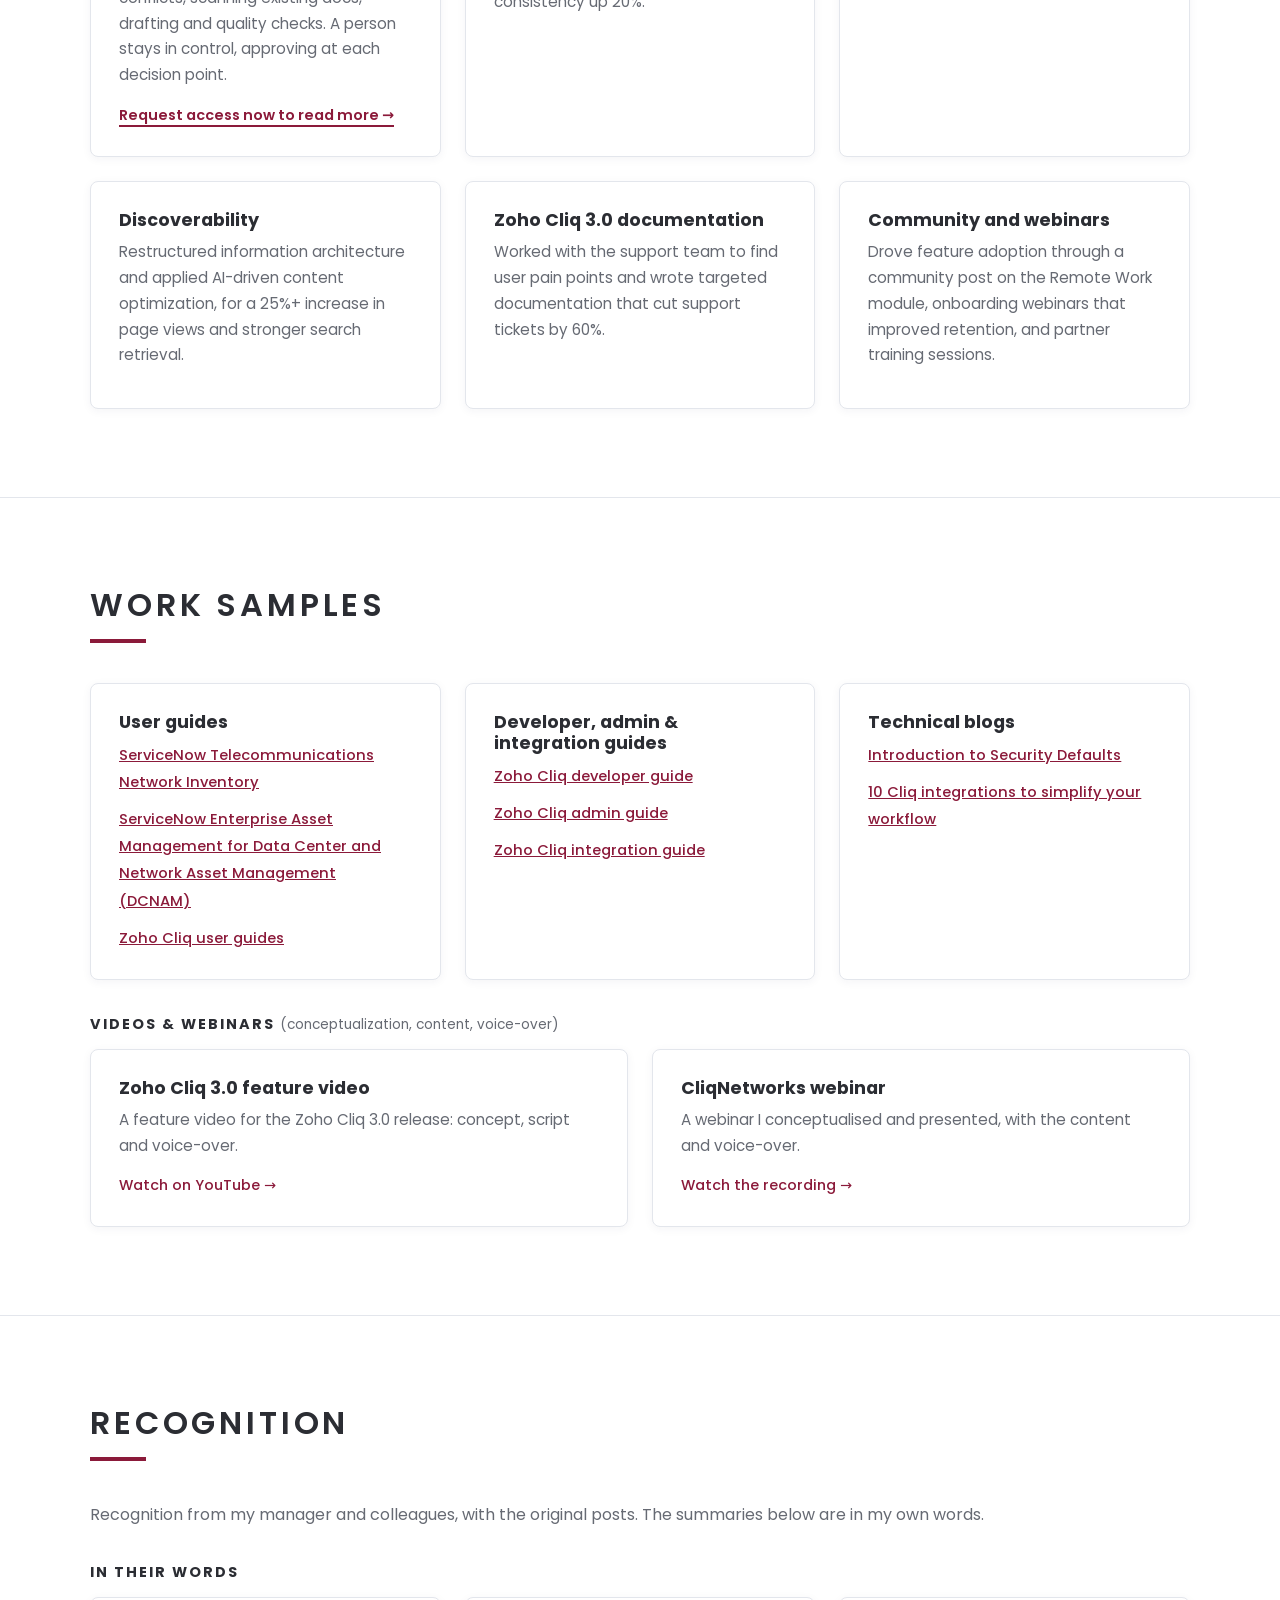
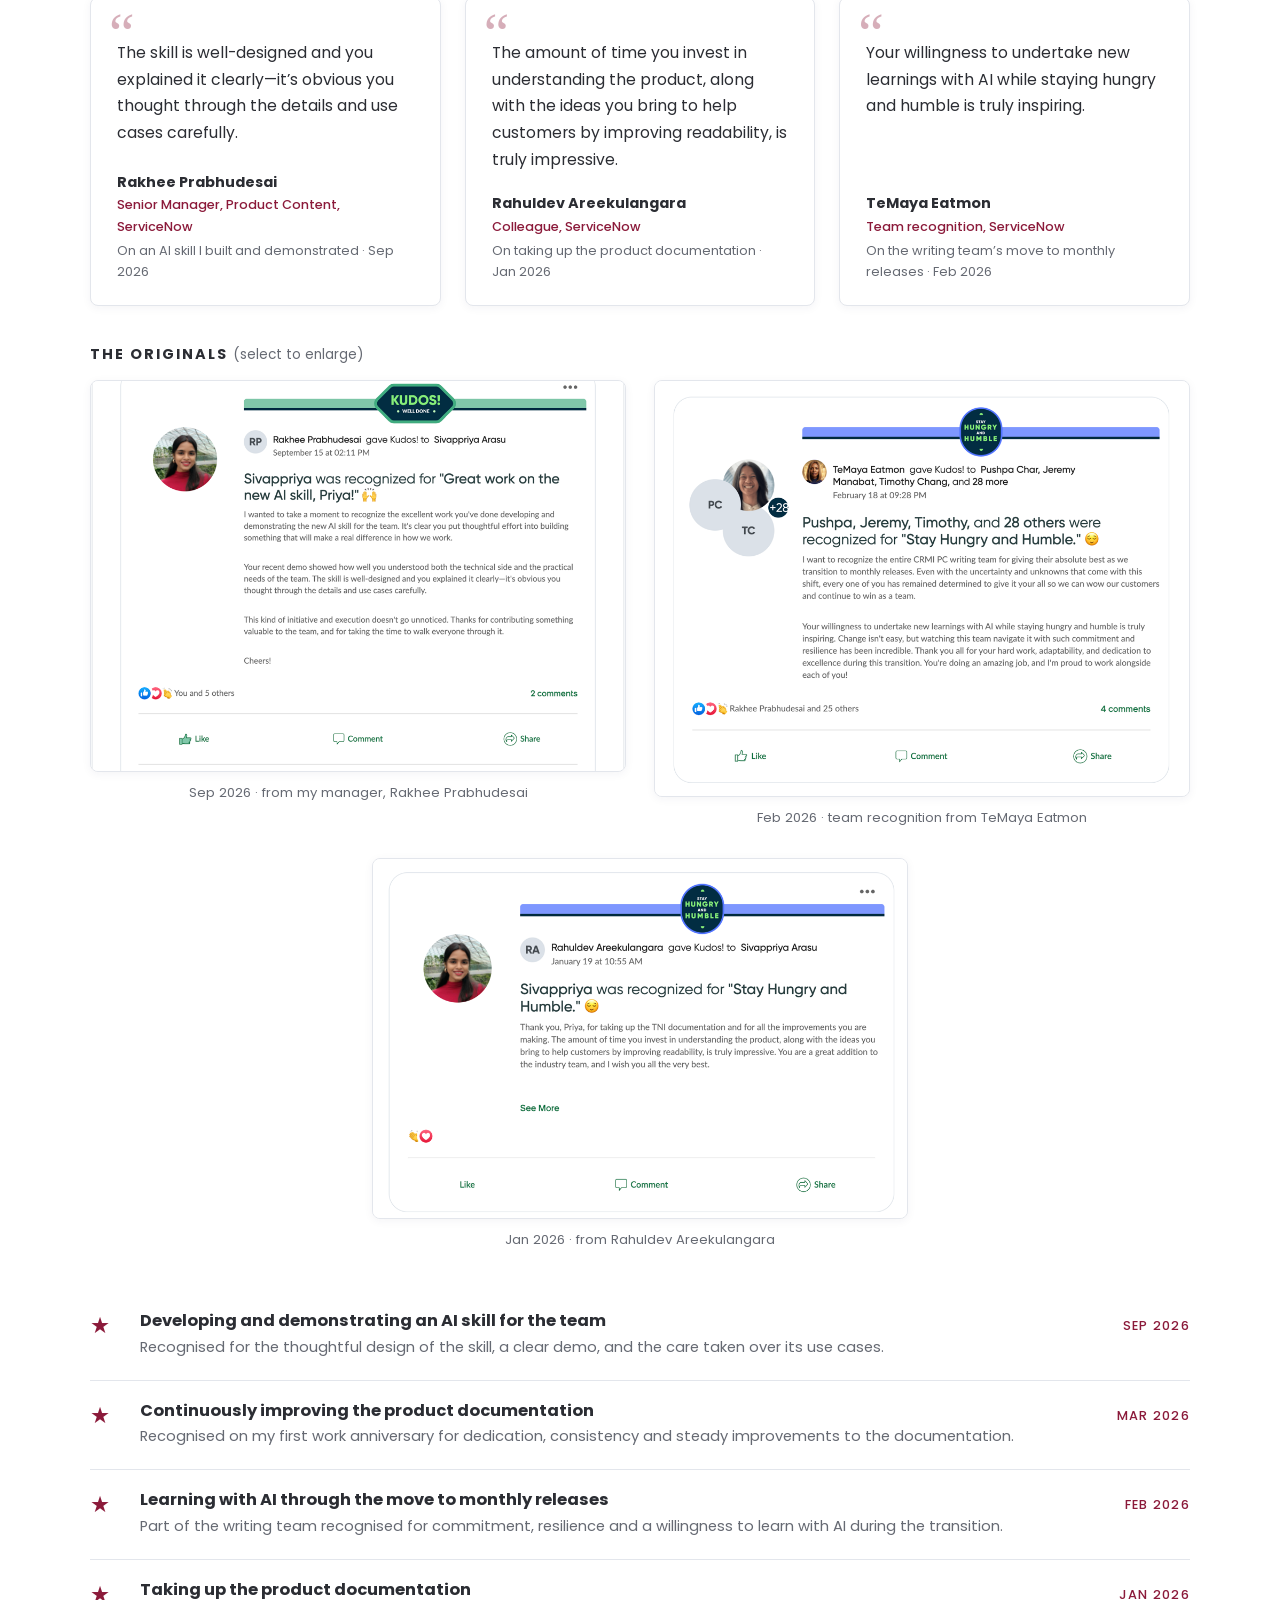
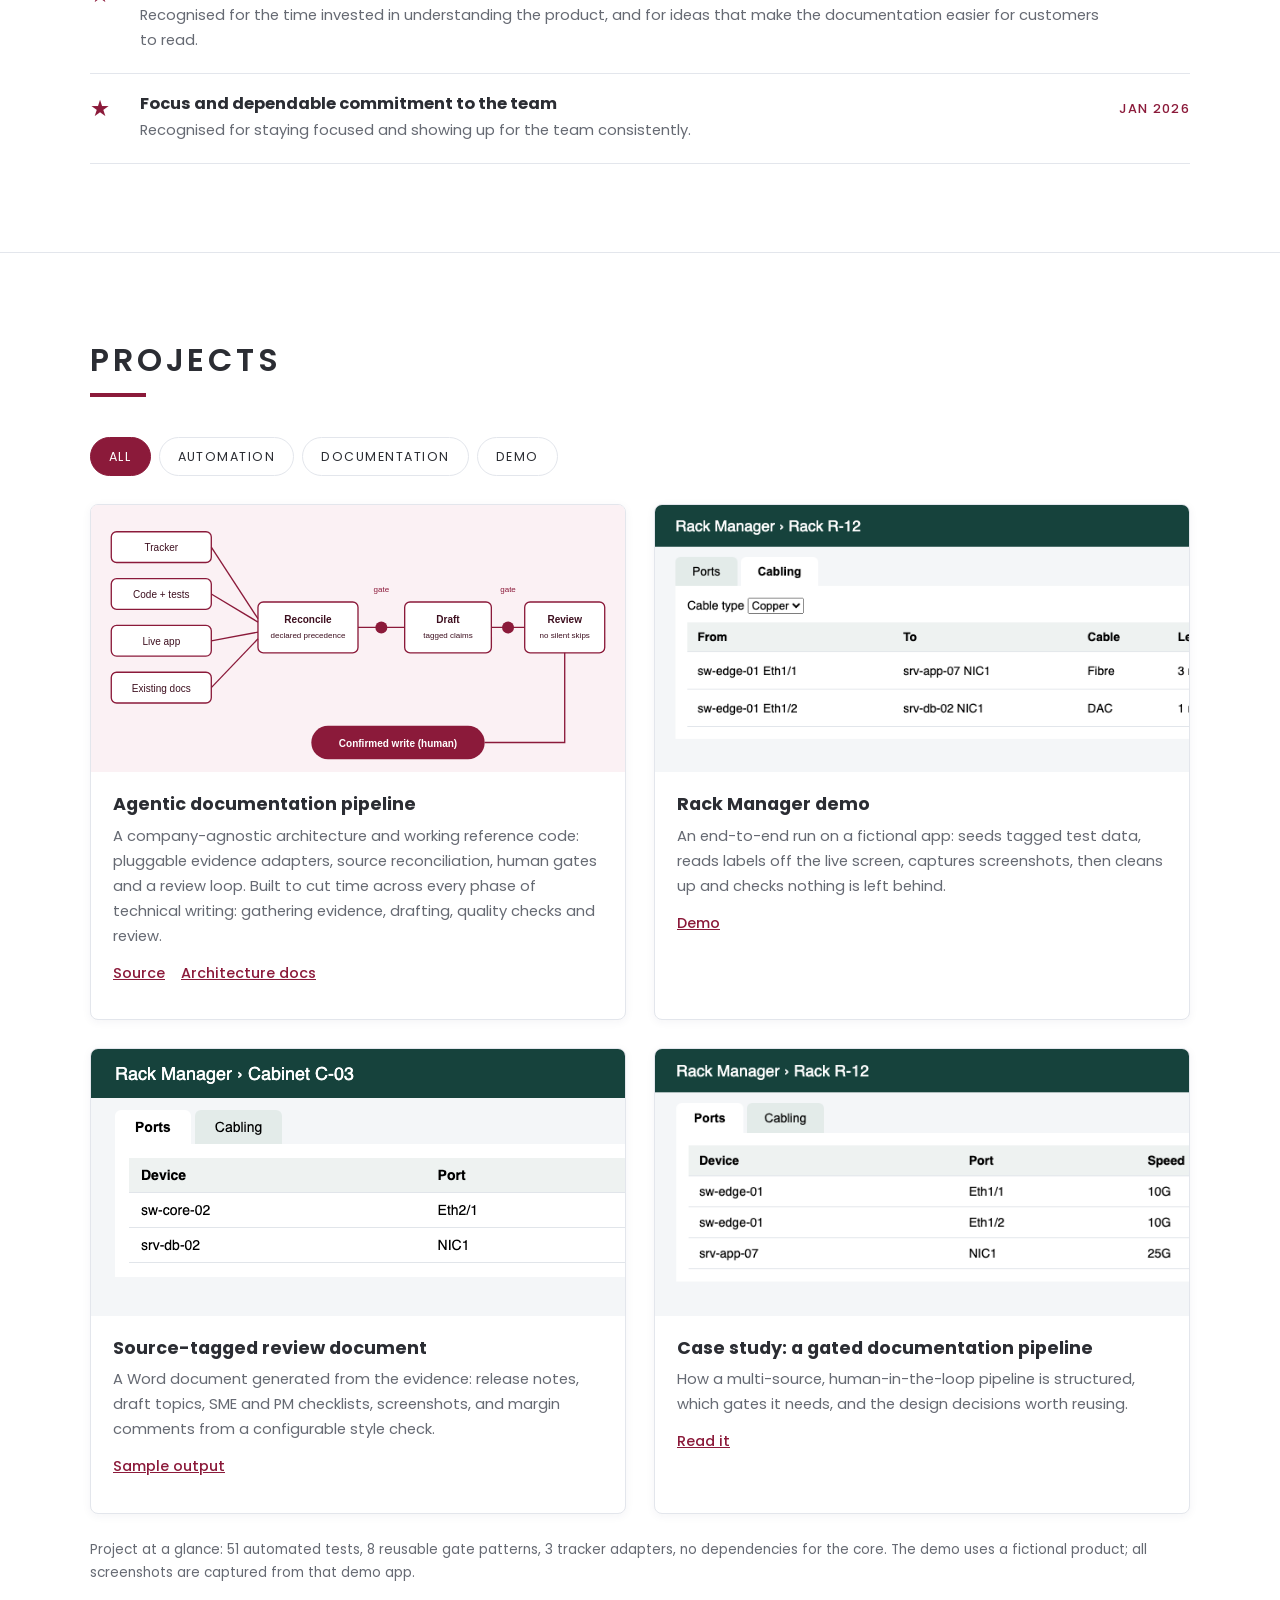
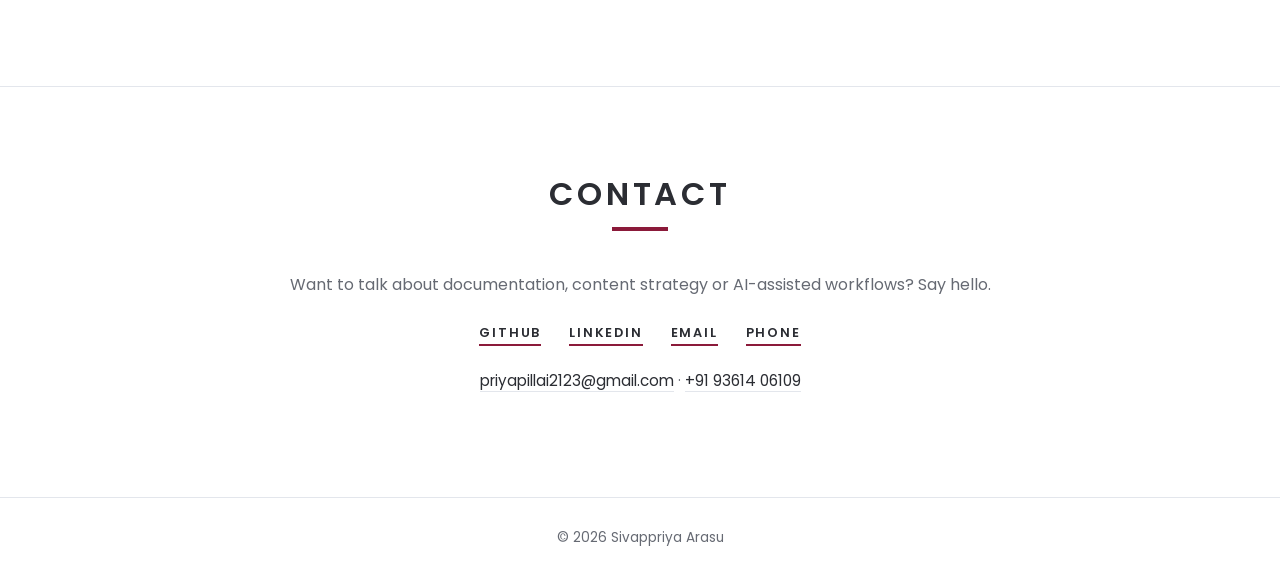
==== commit 1213aee4: "Fix duplicated hero tagline and button spacing The tagline had been inserted three times by a build " ====
--- a/index.html
+++ b/index.html
@@ -32,8 +32,6 @@
       <h1>Sivappriya Arasu</h1>
       <p class="role">A <mark>Senior Technical Writer</mark></p>
       <p class="tagline">Building AI-assisted documentation systems</p>
-      <p class="tagline">Building AI-assisted documentation systems</p>
-      <p class="tagline">Building AI-assisted documentation systems</p>
       <div class="hero-btns"><a class="btn" href="#about">About me!</a><a class="btn ghost" href="assets/Sivappriya-Arasu-CV.pdf" download>Download CV</a></div>
     </div>
     <div class="avatar"><img src="assets/img/profile.jpg" alt="Portrait of Sivappriya Arasu" width="640" height="640"></div>
--- a/css/style.css
+++ b/css/style.css
@@ -85,7 +85,6 @@
   nav.open{display:flex}nav a{padding:12px 0}
 }
 @media (max-width:820px){
-  .role{min-height:4.6em}
   .hero-inner,.about-grid{grid-template-columns:1fr}.avatar{justify-self:start;width:200px}
   .grid,.cards.three,.cards.two{grid-template-columns:1fr}.stats-inner{grid-template-columns:repeat(2,1fr);row-gap:28px}.stats-inner>div:last-child{grid-column:1/-1}
   .quotes,.shots{grid-template-columns:1fr}.shot:nth-child(3){width:100%}
@@ -95,10 +94,10 @@
 @media (prefers-reduced-motion:reduce){html{scroll-behavior:auto}*{transition:none!important;animation:none!important}}
 
 /* hero buttons, tagline, CV tab */
-.hero-btns{display:flex;gap:14px;flex-wrap:wrap}
-.btn.ghost{background:transparent;color:var(--accent);border:2px solid var(--accent);padding:14px 30px}
+.hero-btns{display:flex;gap:18px 22px;flex-wrap:wrap;margin-top:6px}
+.btn.ghost{background:transparent;color:var(--accent);border:2px solid var(--accent);padding:14px 32px}
 .btn.ghost:hover{background:#fbf1f4;box-shadow:none}
-.tagline{margin:-14px 0 28px;color:var(--muted);font-size:1.02rem}
+.tagline{margin:-14px 0 34px;color:var(--muted);font-size:1.02rem}
 nav a.nav-cv{border:2px solid var(--accent);color:var(--accent);padding:6px 14px;border-radius:4px}
 nav a.nav-cv:hover{background:var(--accent);color:#fff;border-color:var(--accent)}
 .more-cv{margin-top:20px}.more-cv a{font-weight:600;text-decoration:none;border-bottom:2px solid var(--accent)}
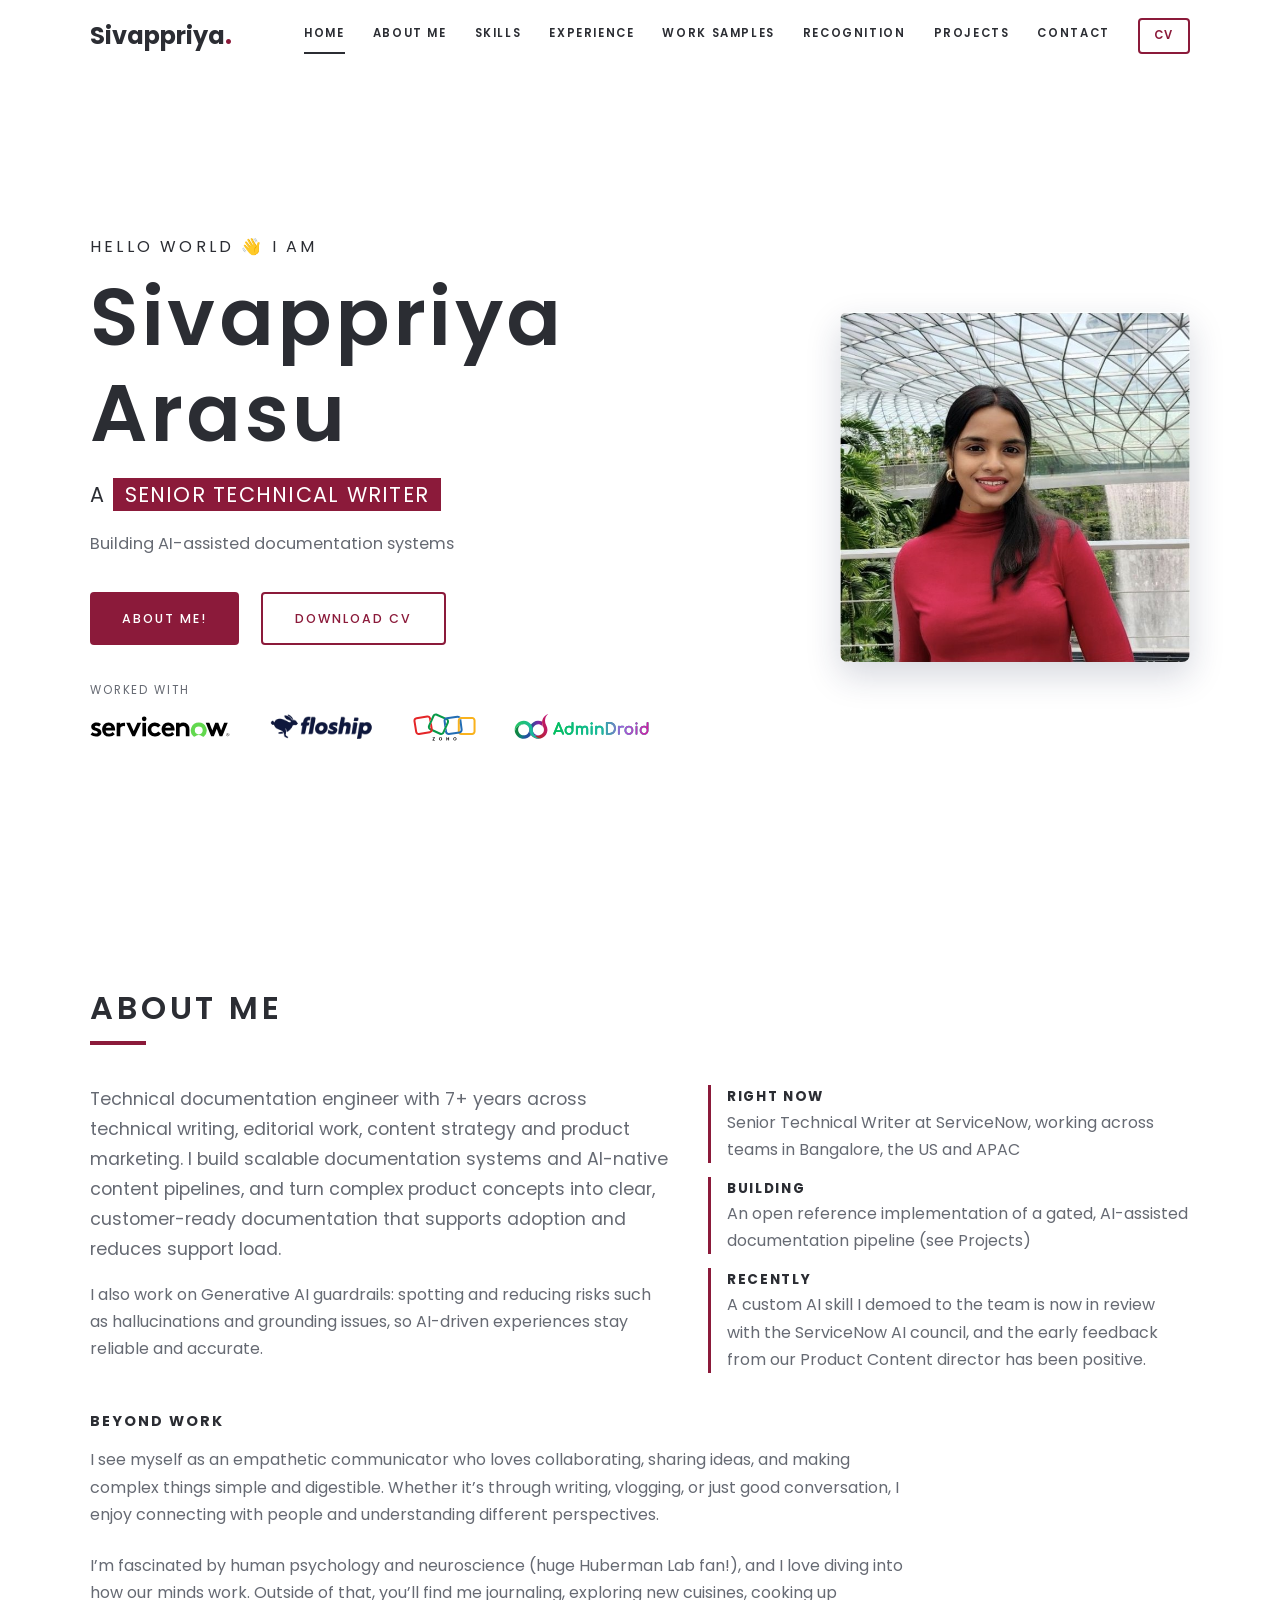
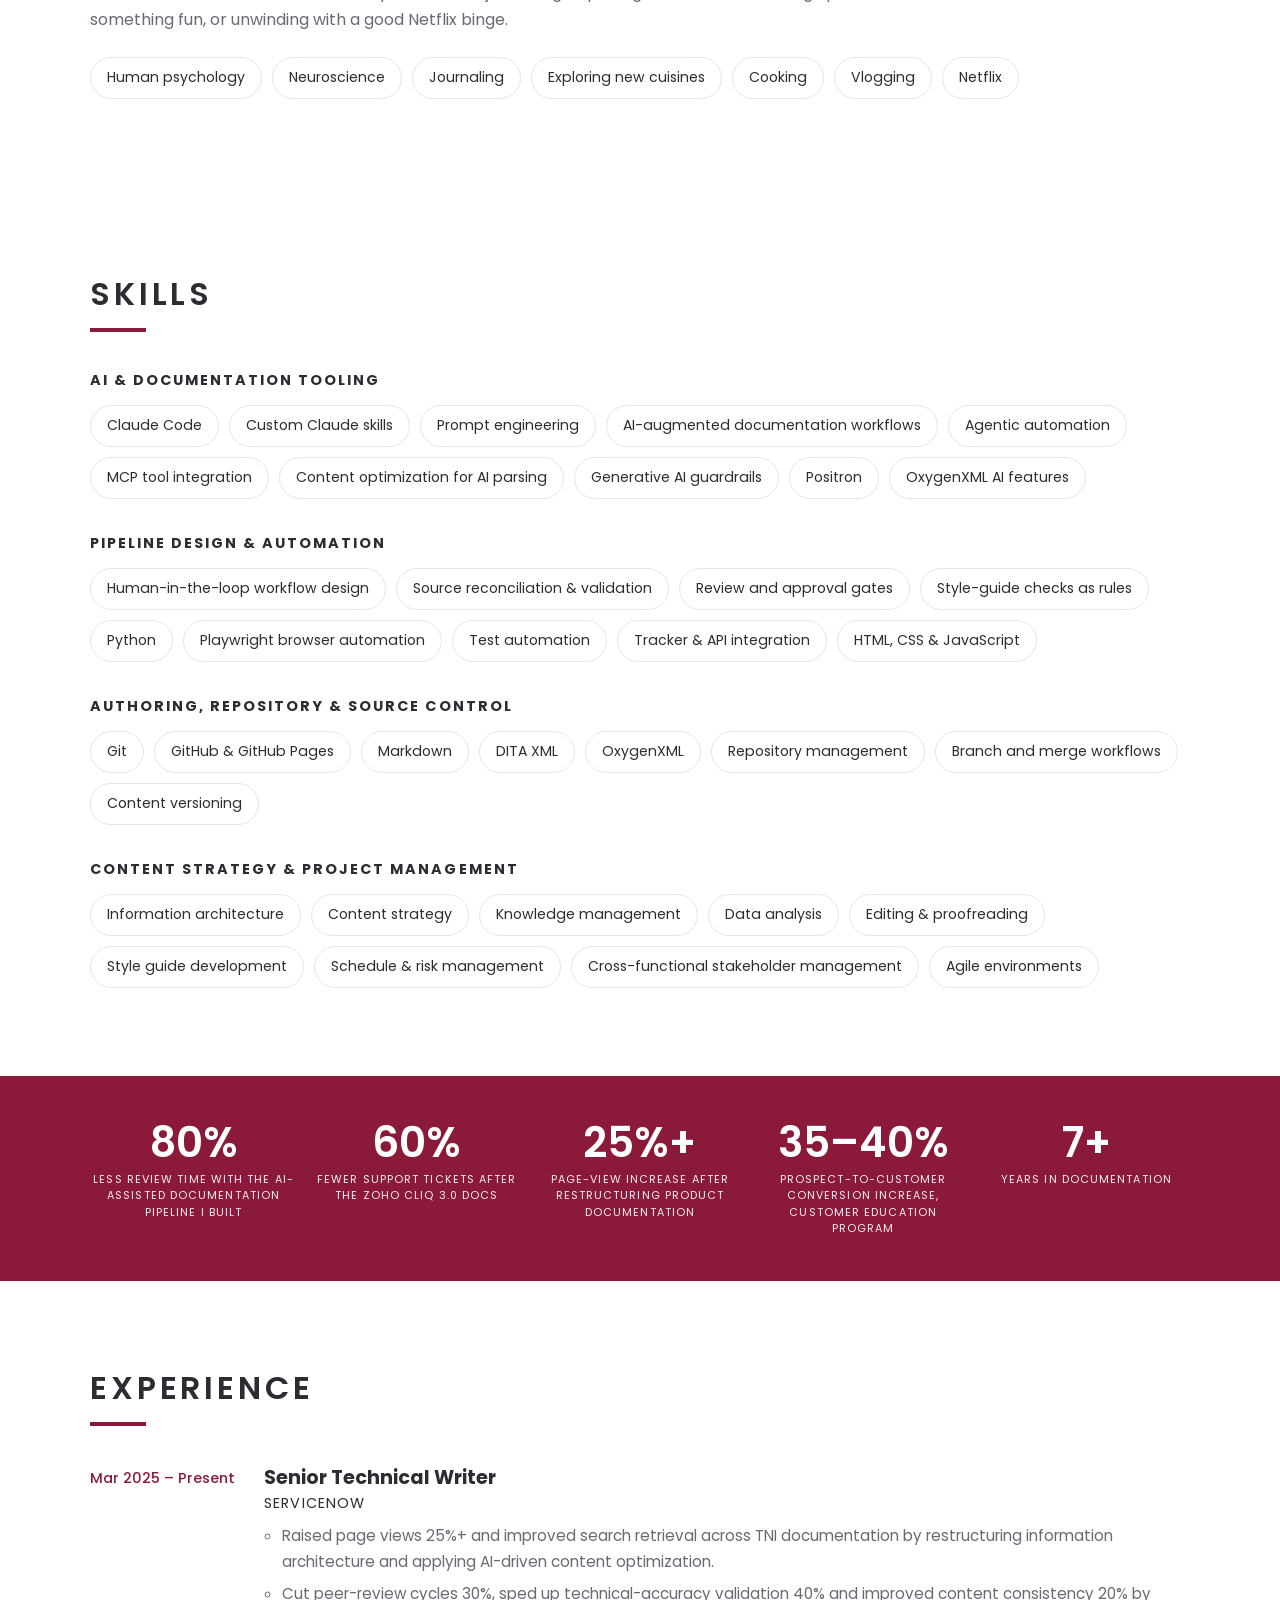
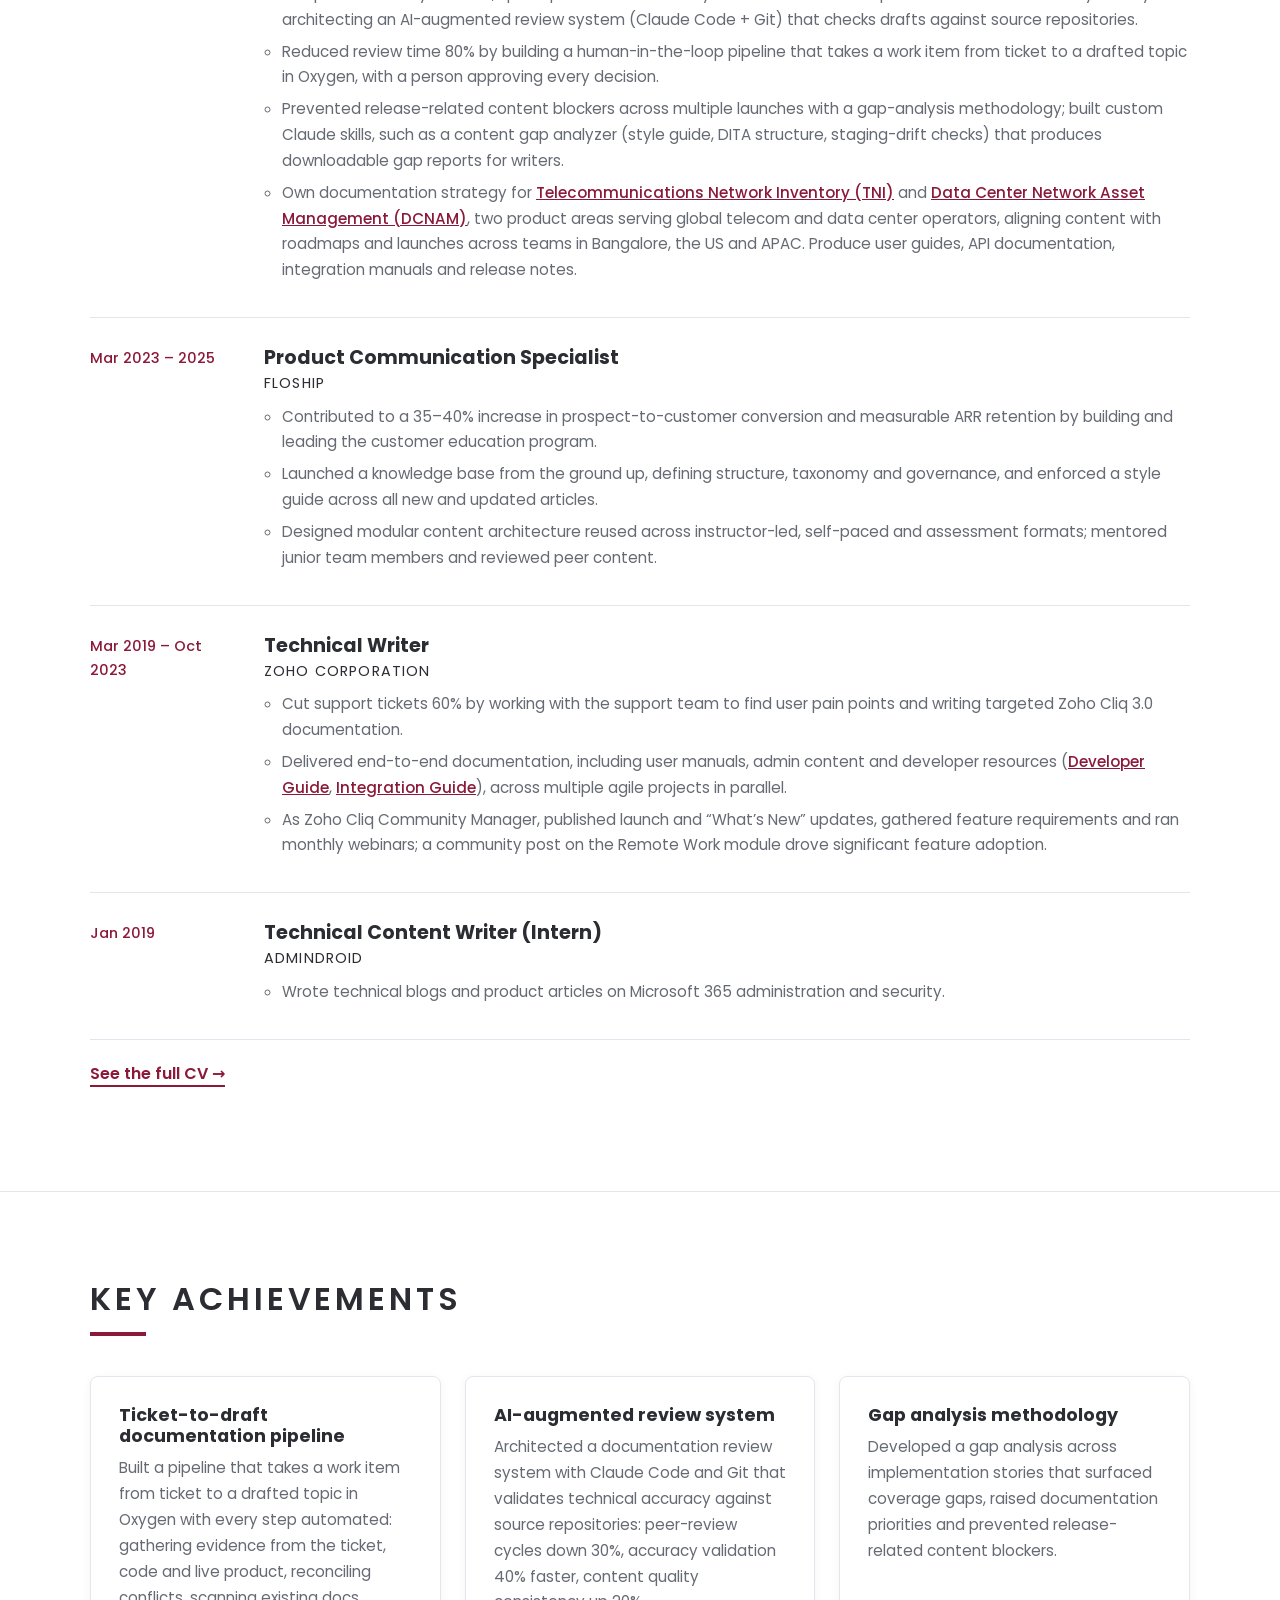
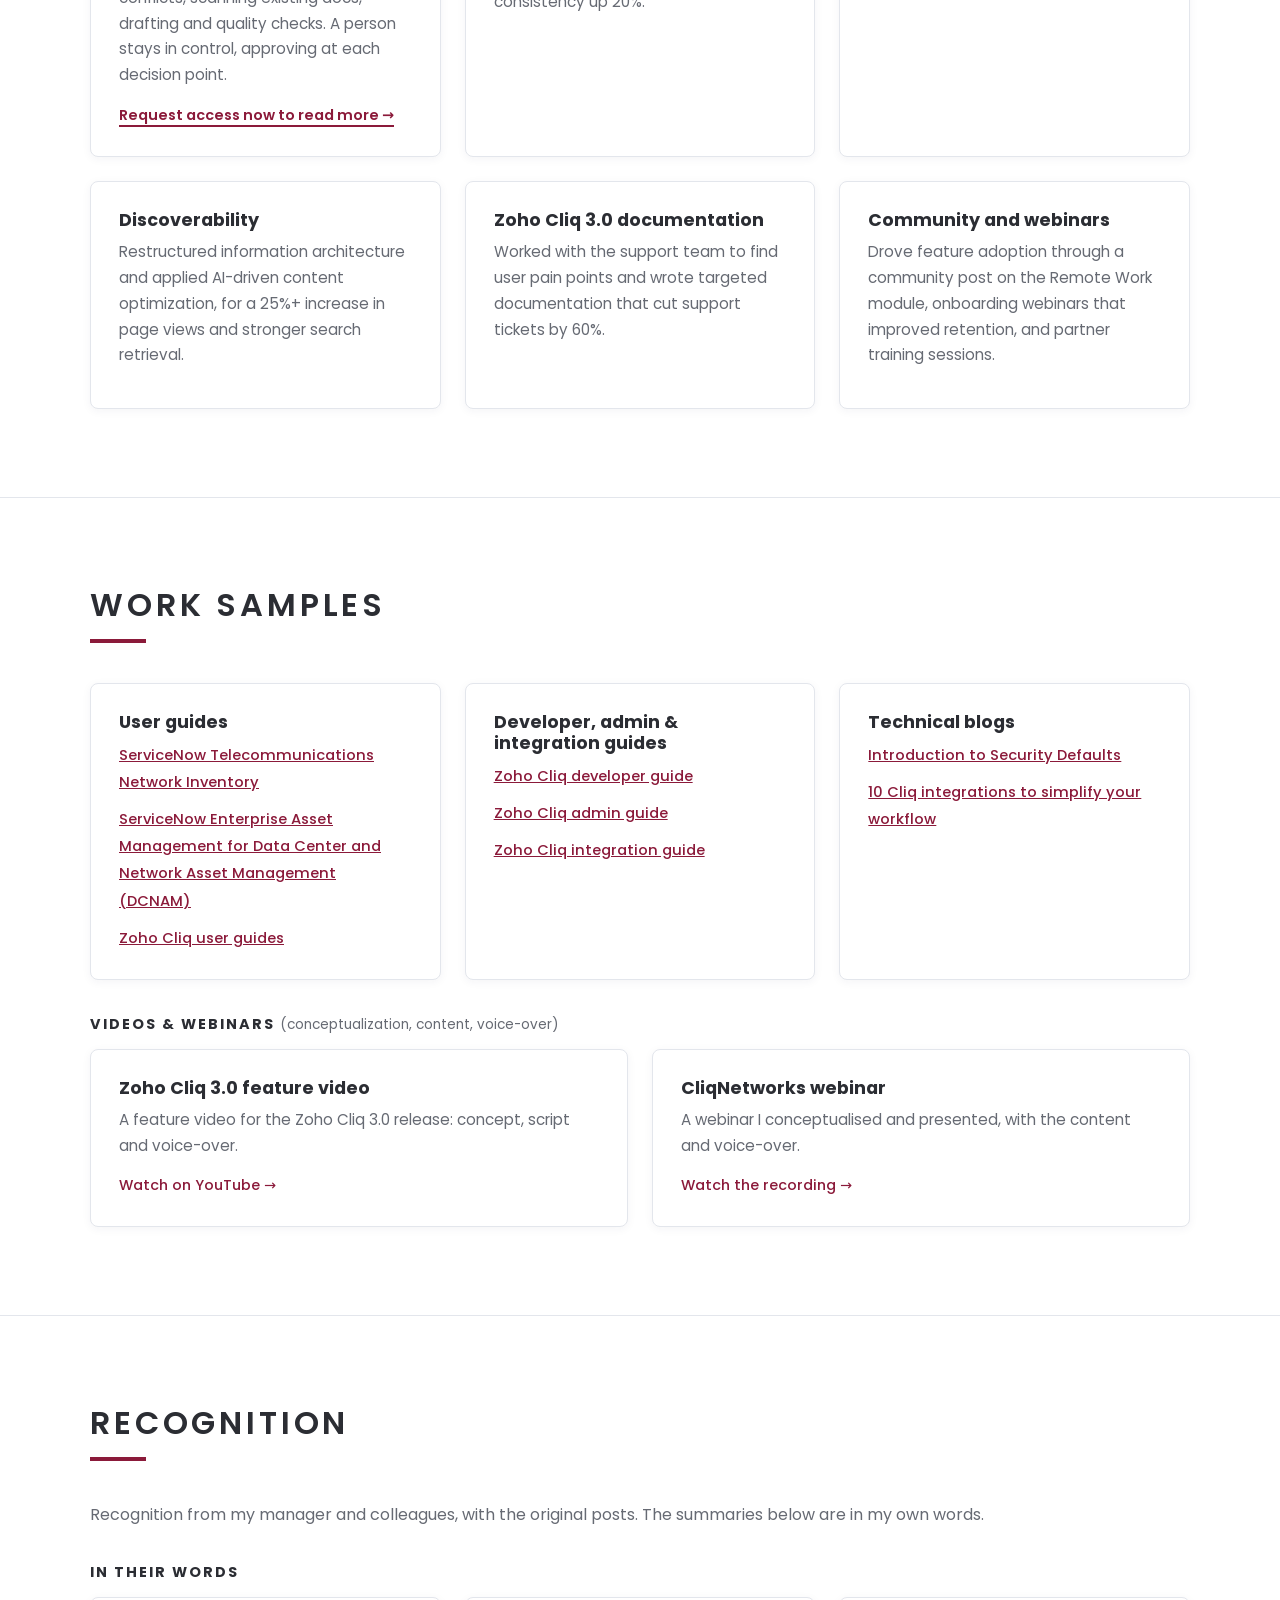
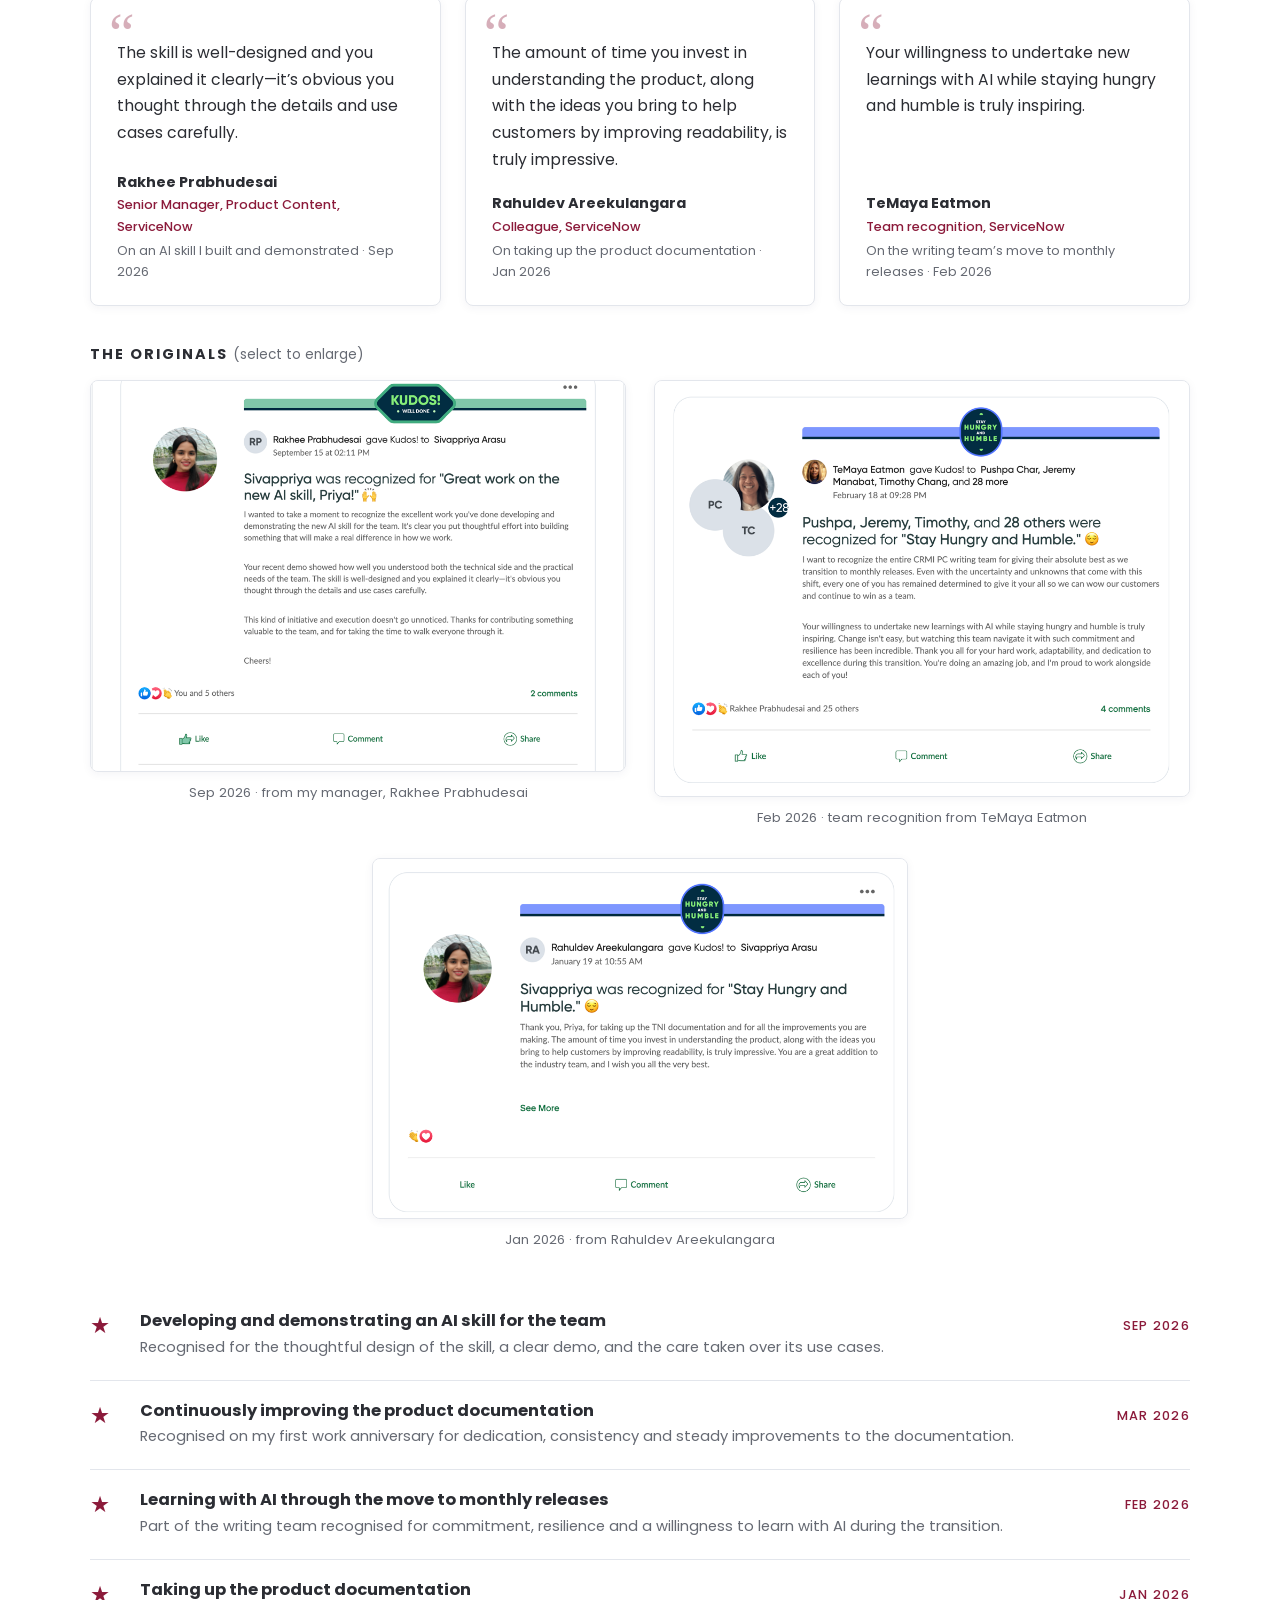
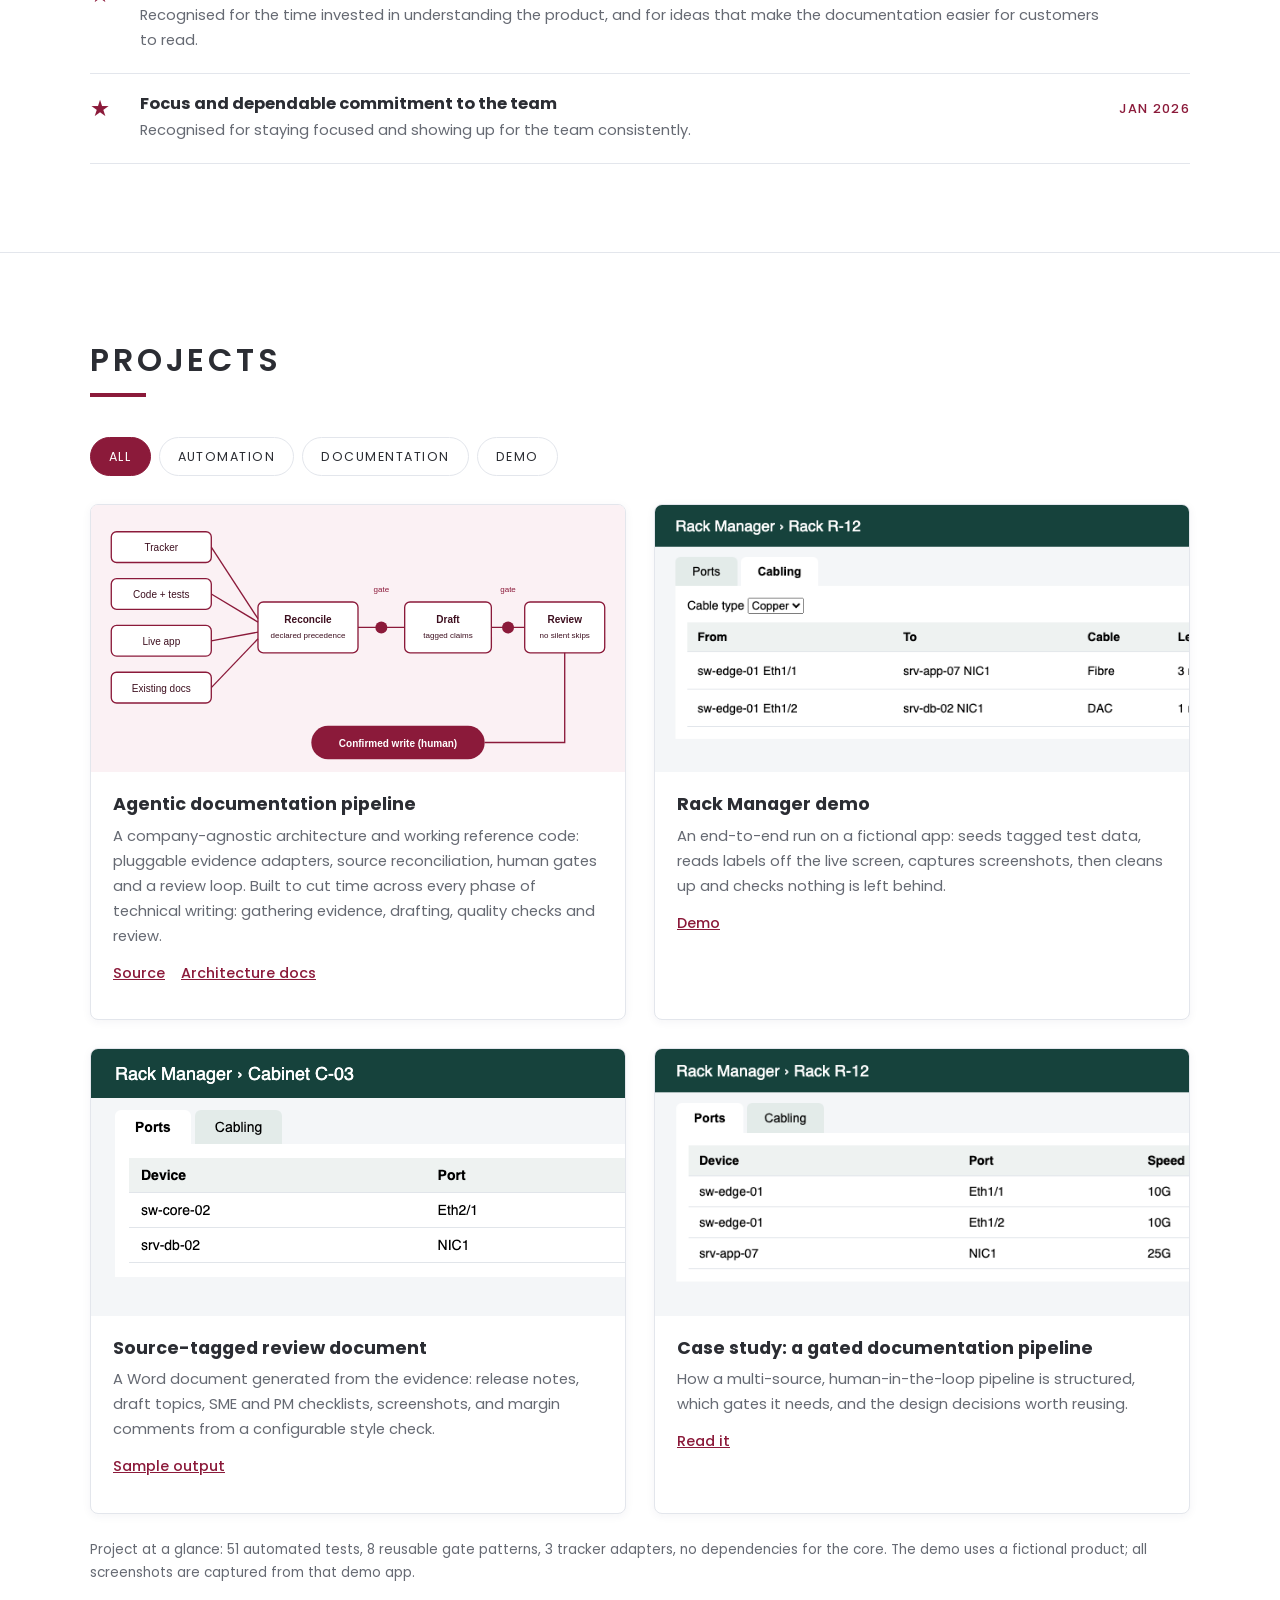
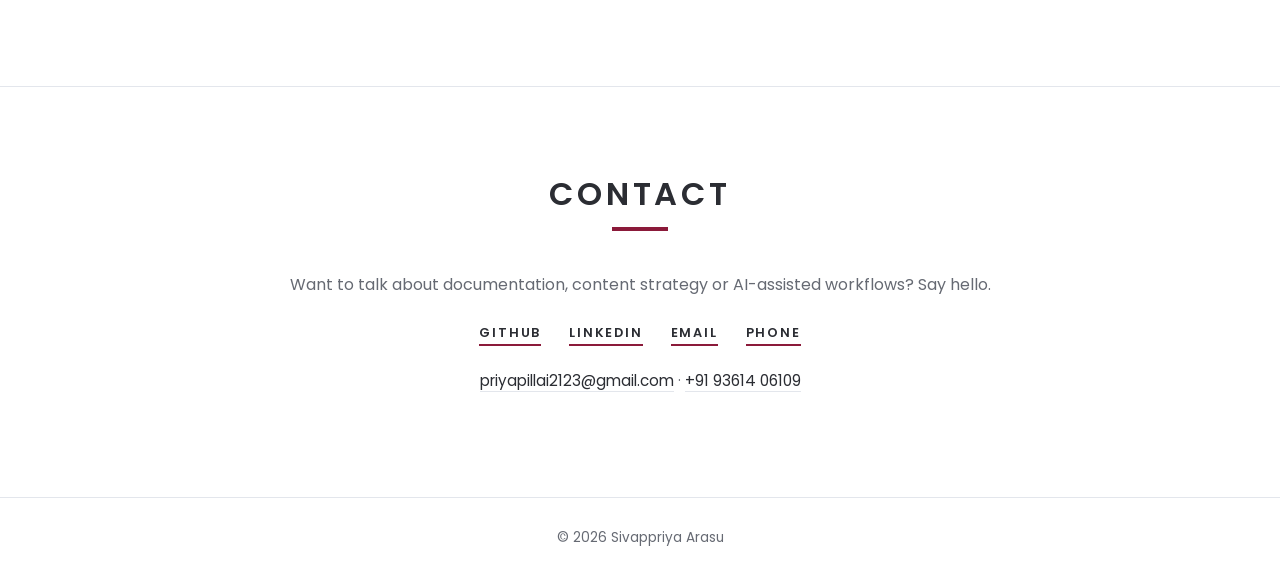
==== commit 2ee64eec: "Add Worked with company logos row to home hero Co-Authored-By: Claude Sonnet 5.5 <noreply@anthropic." ====
--- a/index.html
+++ b/index.html
@@ -33,6 +33,7 @@
       <p class="role">A <mark>Senior Technical Writer</mark></p>
       <p class="tagline">Building AI-assisted documentation systems</p>
       <div class="hero-btns"><a class="btn" href="#about">About me!</a><a class="btn ghost" href="assets/Sivappriya-Arasu-CV.pdf" download>Download CV</a></div>
+      <div class="worked-at"><p>Worked with</p><ul><li><img src="assets/img/logos/servicenow.svg" alt="" height="26" onerror="this.remove()"><span>ServiceNow</span></li><li><img src="assets/img/logos/floship.png" alt="" height="26" onerror="this.remove()"><span>Floship</span></li><li><img src="assets/img/logos/zoho.svg" alt="" height="26" onerror="this.remove()"><span>Zoho</span></li><li><img src="assets/img/logos/admindroid.svg" alt="" height="26" onerror="this.remove()"><span>AdminDroid</span></li></ul></div>
     </div>
     <div class="avatar"><img src="assets/img/profile.jpg" alt="Portrait of Sivappriya Arasu" width="640" height="640"></div>
   </div>
--- a/css/style.css
+++ b/css/style.css
@@ -103,3 +103,14 @@
 .more-cv{margin-top:20px}.more-cv a{font-weight:600;text-decoration:none;border-bottom:2px solid var(--accent)}
 @media (max-width:1100px){nav{gap:18px}nav a{letter-spacing:.1em}}
 @media (max-width:960px){nav a.nav-cv{display:inline-block;align-self:flex-start;margin-top:8px}}
+
+/* worked-at logos (home) */
+.worked-at{margin-top:36px}
+.worked-at p{margin:0 0 12px;text-transform:uppercase;letter-spacing:.16em;font-size:.72rem;color:var(--muted)}
+.worked-at ul{list-style:none;margin:0;padding:0;display:flex;flex-wrap:wrap;gap:14px 30px;align-items:center}
+.worked-at li{display:flex;align-items:center;gap:8px;color:var(--ink);font-weight:600;font-size:.95rem;opacity:.8}
+.worked-at img{height:26px;width:auto;max-width:90px;object-fit:contain}
+.worked-at ul{gap:18px 36px}
+.worked-at li{opacity:1}
+.worked-at img{height:28px;max-width:140px}
+.worked-at img + span{display:none}
